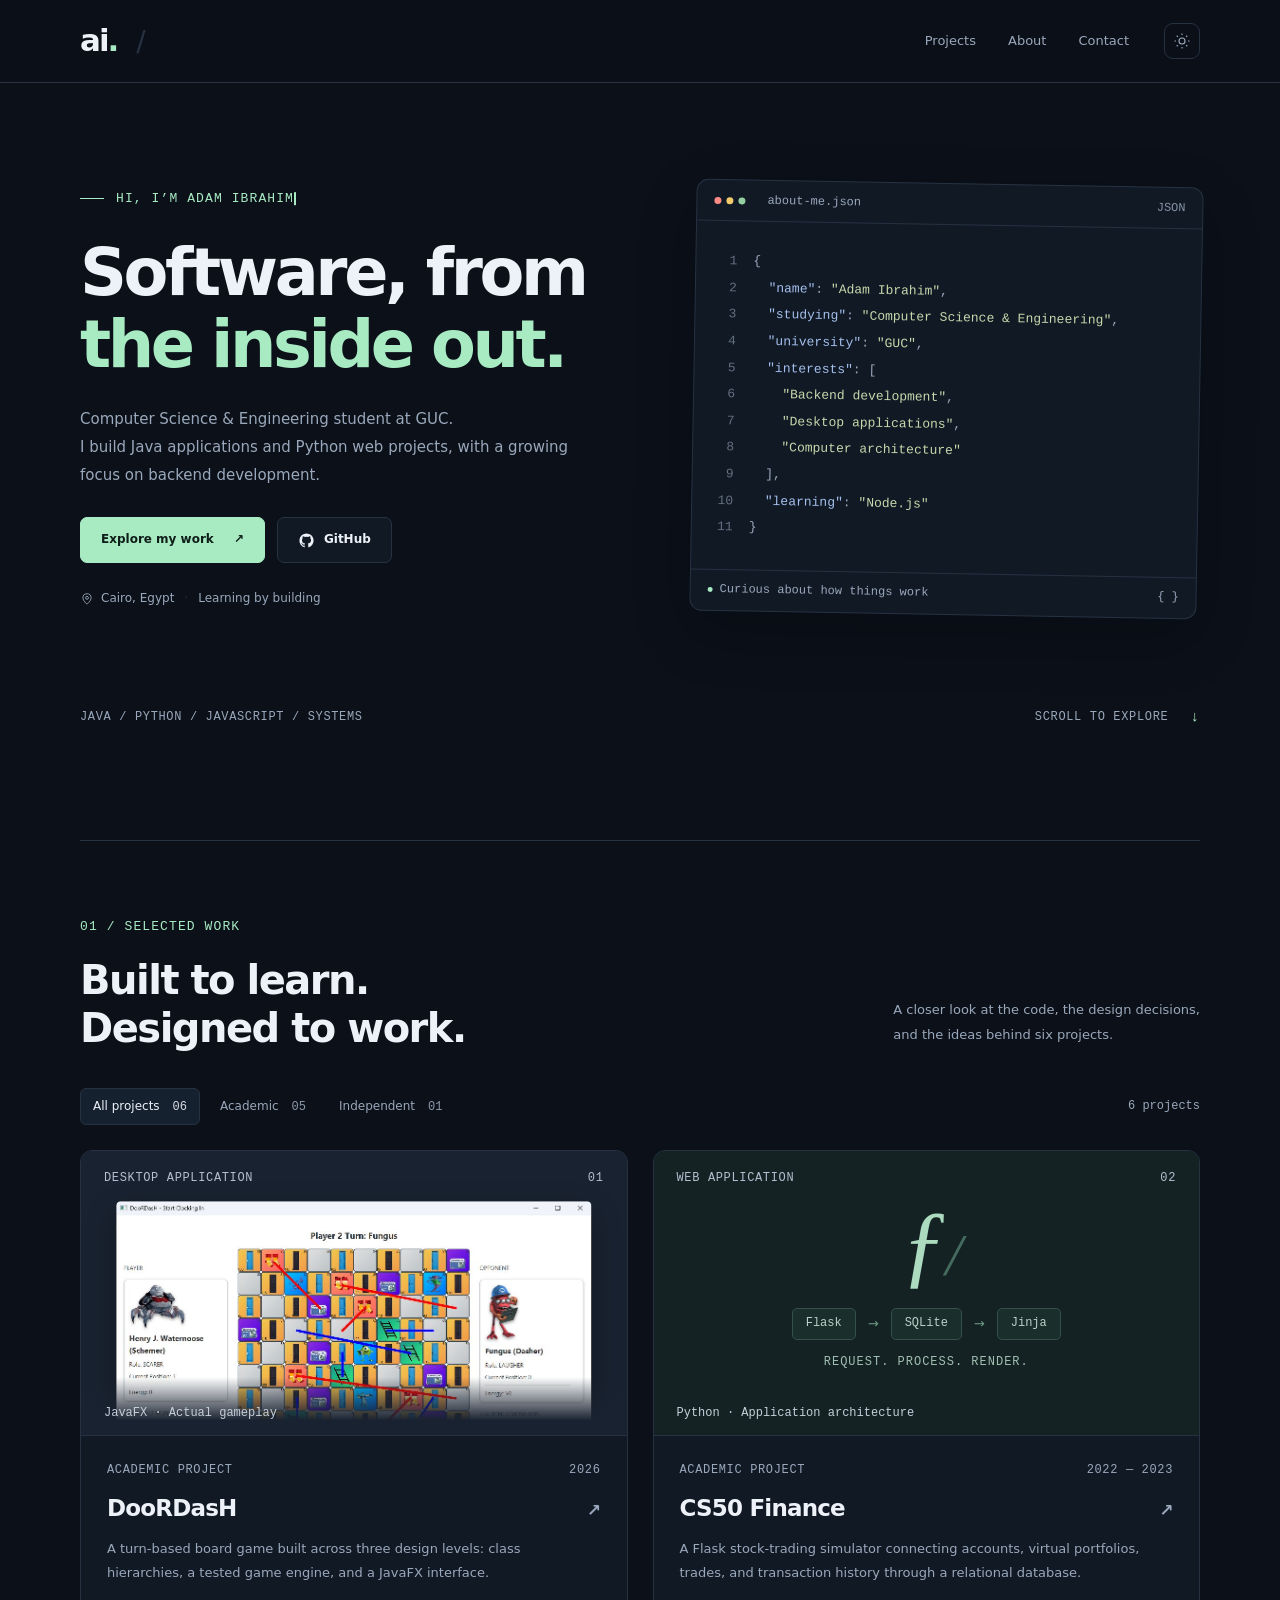
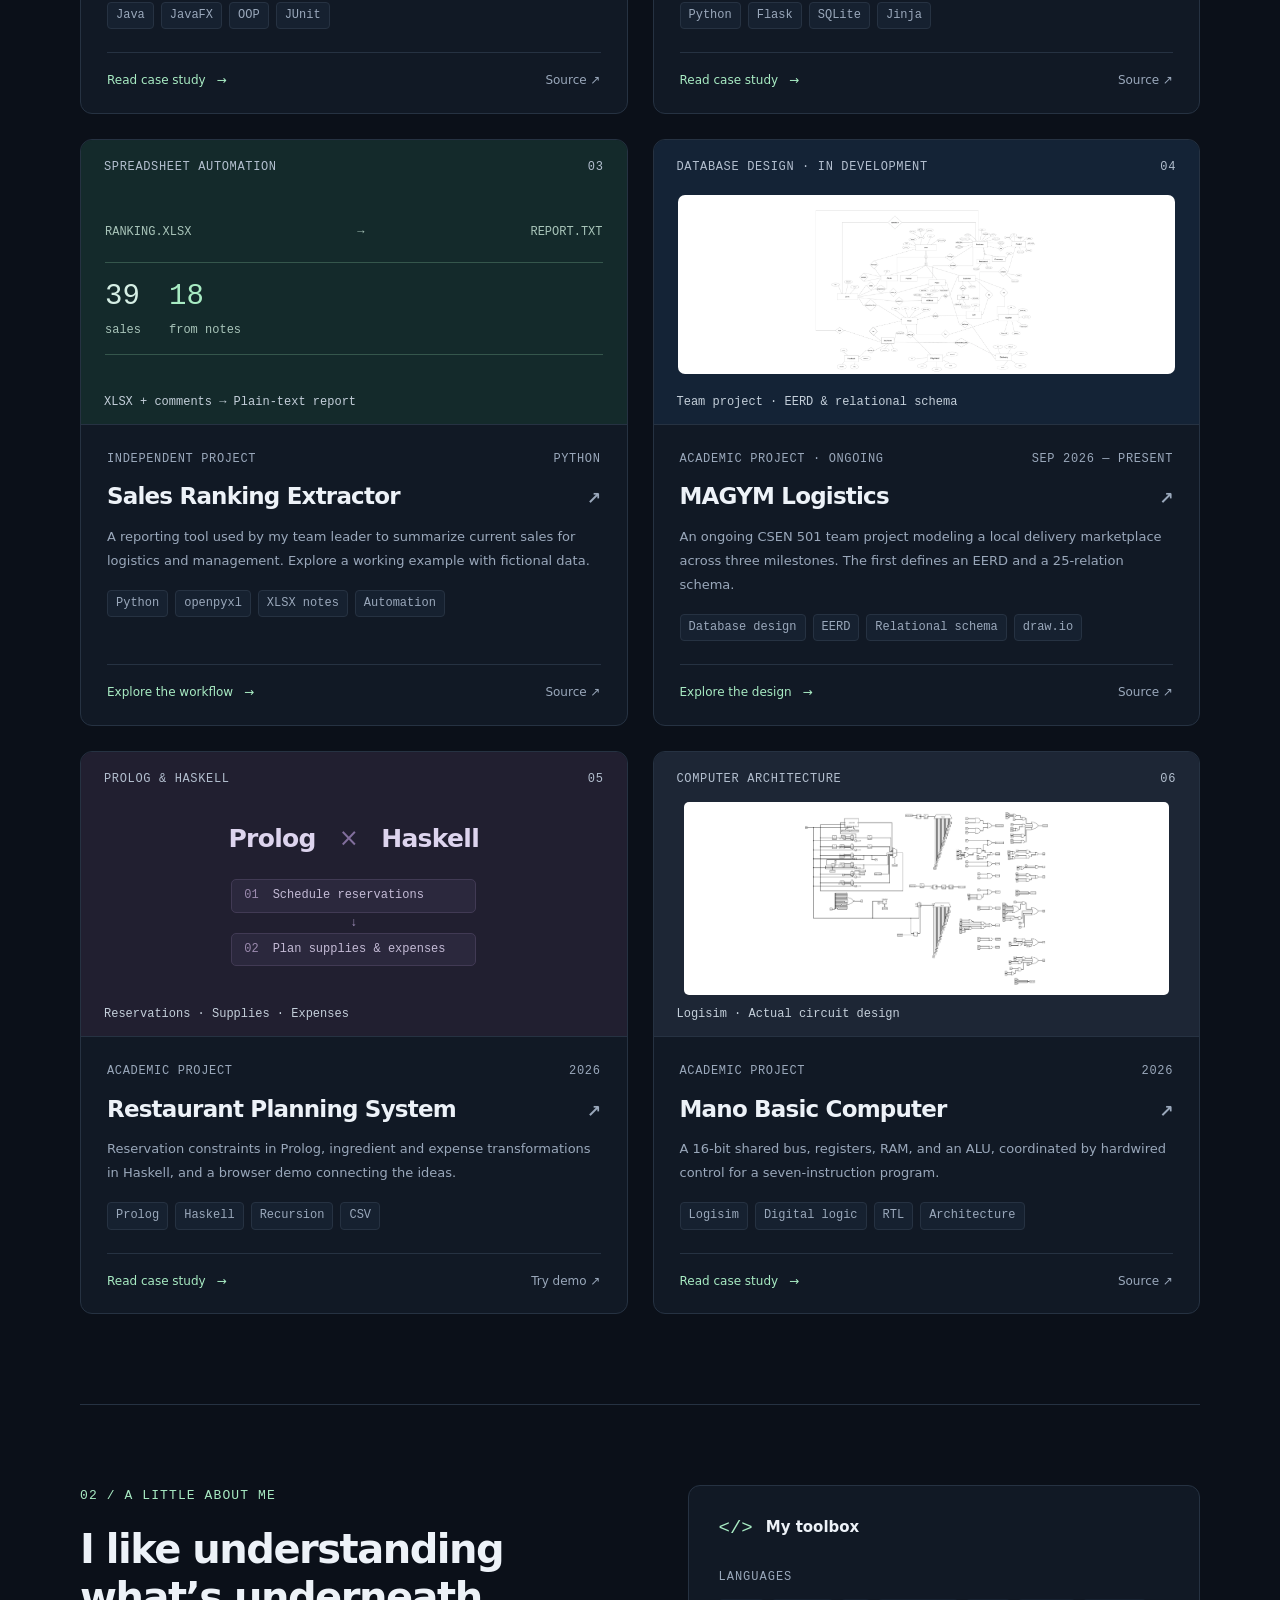
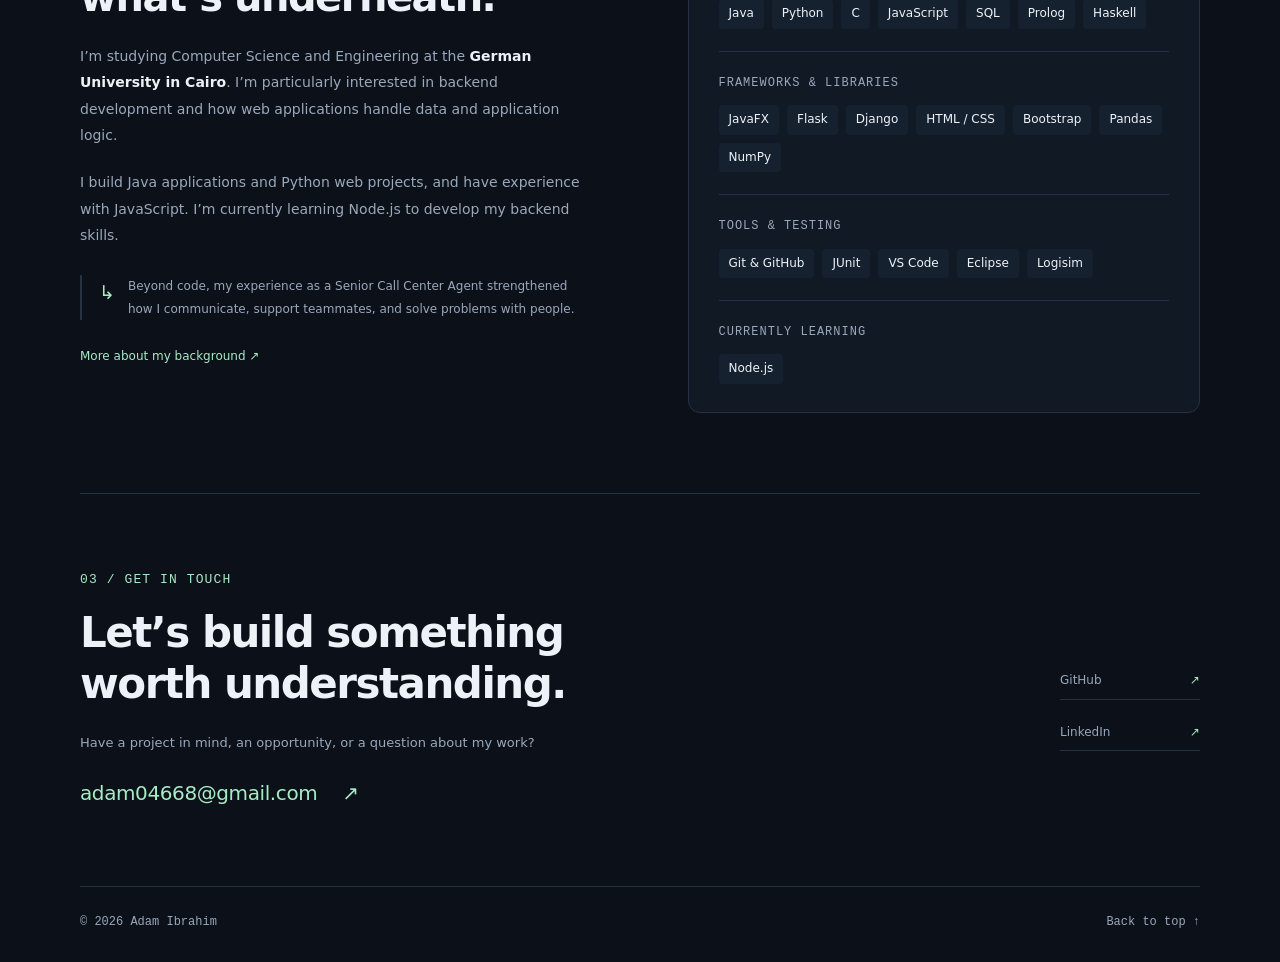
==== index.html @ 502b68b6 "Group projects by academic and independent work with all projects as default" ====
<!doctype html>
<html lang="en" data-theme="dark">
<head>
<meta charset="utf-8"><meta name="viewport" content="width=device-width,initial-scale=1">
<meta name="description" content="Adam Ibrahim — Computer Science and Engineering student at GUC. Explore Java applications, Python web projects, and a growing focus on backend development.">
<meta name="theme-color" content="#0b1019"><title>Adam Ibrahim · Software Developer</title>
<link rel="icon" href="favicon.svg?v=20261023-redesign" type="image/svg+xml"><link rel="stylesheet" href="styles.css?v=20261024-categories"><script src="theme.js?v=20261023-redesign"></script>
</head><body>
<a class="skip" href="#main">Skip to content</a>
<header class="site-header"><div class="header-inner"><a class="brand" href="./" aria-label="Adam Ibrahim, home">ai<span>.</span><span class="brand-slash" aria-hidden="true">/</span></a><nav class="site-nav" aria-label="Main navigation"><a href="#projects">Projects</a><a href="#about">About</a><a href="#contact">Contact</a></nav><button class="theme-toggle" type="button" aria-label="Switch to light theme" title="Switch theme"><svg viewBox="0 0 24 24" fill="none" stroke="currentColor" stroke-width="1.5" aria-hidden="true"><circle cx="12" cy="12" r="4"/><path d="M12 2v2m0 16v2M2 12h2m16 0h2M5 5l1.5 1.5m11 11L19 19M5 19l1.5-1.5m11-11L19 5"/></svg></button></div></header>
<main id="main">
<section class="hero shell" aria-labelledby="hero-title"><div class="hero-copy"><p class="hero-hello"><span class="hello-line" aria-hidden="true"></span><span class="greeting-typewriter"><span class="greeting-text">HI, I’M ADAM IBRAHIM</span></span></p><h1 id="hero-title">Software, from<br><span>the inside out.</span></h1><p class="hero-description">Computer Science &amp; Engineering student at GUC.<br class="desktop-break"> I build Java applications and Python web projects, with a growing focus on backend development.</p><div class="hero-actions"><a class="button primary" href="#projects">Explore my work <span aria-hidden="true">↗</span></a><a class="button secondary" href="https://github.com/doma990"><svg viewBox="0 0 24 24" fill="currentColor" aria-hidden="true"><path d="M12 2a10 10 0 0 0-3.16 19.49c.5.09.68-.22.68-.48v-1.86c-2.78.6-3.37-1.18-3.37-1.18-.45-1.16-1.11-1.47-1.11-1.47-.91-.62.07-.61.07-.61 1 .07 1.53 1.03 1.53 1.03.9 1.53 2.34 1.09 2.91.83.09-.65.35-1.09.64-1.34-2.22-.25-4.56-1.11-4.56-4.94 0-1.09.39-1.99 1.03-2.69-.1-.26-.45-1.27.1-2.65 0 0 .84-.27 2.75 1.03A9.6 9.6 0 0 1 12 6.82a9.6 9.6 0 0 1 2.5.34c1.91-1.3 2.75-1.03 2.75-1.03.55 1.38.2 2.39.1 2.65.64.7 1.03 1.6 1.03 2.69 0 3.84-2.34 4.69-4.57 4.94.36.31.68.92.68 1.86v2.74c0 .27.18.58.69.48A10 10 0 0 0 12 2Z"/></svg>GitHub</a></div><p class="hero-location"><svg viewBox="0 0 24 24" fill="none" stroke="currentColor" stroke-width="1.5" aria-hidden="true"><path d="M19 10c0 5-7 11-7 11S5 15 5 10a7 7 0 1 1 14 0Z"/><circle cx="12" cy="10" r="2.5"/></svg>Cairo, Egypt <span>·</span> Learning by building</p></div>
<div class="profile-editor" aria-label="Developer profile"><div class="editor-toolbar"><div class="window-dots" aria-hidden="true"><i></i><i></i><i></i></div><span>about-me.json</span><span class="editor-language">JSON</span></div><div class="editor-content"><pre><code><span class="code-line"><span class="line-number" aria-hidden="true">1</span><span class="code-text">{</span></span><span class="code-line"><span class="line-number" aria-hidden="true">2</span><span class="code-text">  <span class="code-key">"name"</span>: <span class="code-string">"Adam Ibrahim"</span>,</span></span><span class="code-line"><span class="line-number" aria-hidden="true">3</span><span class="code-text">  <span class="code-key">"studying"</span>: <span class="code-string">"Computer Science &amp; Engineering"</span>,</span></span><span class="code-line"><span class="line-number" aria-hidden="true">4</span><span class="code-text">  <span class="code-key">"university"</span>: <span class="code-string">"GUC"</span>,</span></span><span class="code-line"><span class="line-number" aria-hidden="true">5</span><span class="code-text">  <span class="code-key">"interests"</span>: [</span></span><span class="code-line"><span class="line-number" aria-hidden="true">6</span><span class="code-text">    <span class="code-string">"Backend development"</span>,</span></span><span class="code-line"><span class="line-number" aria-hidden="true">7</span><span class="code-text">    <span class="code-string">"Desktop applications"</span>,</span></span><span class="code-line"><span class="line-number" aria-hidden="true">8</span><span class="code-text">    <span class="code-string">"Computer architecture"</span></span></span><span class="code-line"><span class="line-number" aria-hidden="true">9</span><span class="code-text">  ],</span></span><span class="code-line"><span class="line-number" aria-hidden="true">10</span><span class="code-text">  <span class="code-key">"learning"</span>: <span class="code-string">"Node.js"</span></span></span><span class="code-line"><span class="line-number" aria-hidden="true">11</span><span class="code-text">}</span></span></code></pre></div><div class="editor-status"><span><span class="status-dot" aria-hidden="true"></span>Curious about how things work</span><span aria-hidden="true">{ }</span></div></div>
<div class="hero-bottom"><span>JAVA / PYTHON / JAVASCRIPT / SYSTEMS</span><a href="#projects">SCROLL TO EXPLORE <span aria-hidden="true">↓</span></a></div></section>
<section class="projects-section shell" id="projects" aria-labelledby="projects-title"><div class="section-heading"><div><p class="eyebrow">01 / SELECTED WORK</p><h2 id="projects-title">Built to learn.<br>Designed to work.</h2></div><p class="section-description">A closer look at the code, the design decisions,<br class="desktop-break"> and the ideas behind six projects.</p></div><span class="hash-anchor" id="academic-projects"></span><span class="hash-anchor" id="independent-projects"></span><span class="hash-anchor" id="large-projects"></span><span class="hash-anchor" id="small-projects"></span><div class="project-toolbar"><div class="project-filters" role="group" aria-label="Filter projects"><button type="button" class="filter-button active" data-filter="all" aria-pressed="true">All projects <span>06</span></button><button type="button" class="filter-button" data-filter="academic" aria-pressed="false">Academic <span>05</span></button><button type="button" class="filter-button" data-filter="independent" aria-pressed="false">Independent <span>01</span></button></div><span class="project-count" role="status" aria-live="polite">6 projects</span></div>
<div class="project-grid">
<article class="project-card" data-category="academic"><a class="project-visual game-visual" href="projects/doordash/" aria-label="Explore DooRDasH"><div class="visual-topline"><span>DESKTOP APPLICATION</span><span>01</span></div><img src="assets/doordash-gameplay.png" width="1003" height="709" alt="DooRDasH JavaFX game with its board, characters, dice controls, and action log." loading="lazy"><span class="image-label">JavaFX · Actual gameplay</span></a><div class="project-card-body"><div class="card-kicker"><span>ACADEMIC PROJECT</span><span>2026</span></div><h3><a href="projects/doordash/">DooRDasH</a><span aria-hidden="true">↗</span></h3><p>A turn-based board game built across three design levels: class hierarchies, a tested game engine, and a JavaFX interface.</p><ul class="tags" aria-label="DooRDasH technologies"><li>Java</li><li>JavaFX</li><li>OOP</li><li>JUnit</li></ul><div class="card-links"><a href="projects/doordash/">Read case study <span aria-hidden="true">→</span></a><a href="https://github.com/doma990/doordash-board-game">Source ↗</a></div></div></article>
<article class="project-card" data-category="academic"><a class="project-visual finance-visual" href="projects/cs50-finance/" aria-label="Explore CS50 Finance"><div class="visual-topline"><span>WEB APPLICATION</span><span>02</span></div><div class="finance-art" aria-hidden="true"><div class="finance-symbol">ƒ<span>/</span></div><div class="architecture-flow"><span>Flask</span><i>→</i><span>SQLite</span><i>→</i><span>Jinja</span></div><div class="finance-caption">REQUEST. PROCESS. RENDER.</div></div><span class="image-label">Python · Application architecture</span></a><div class="project-card-body"><div class="card-kicker"><span>ACADEMIC PROJECT</span><span>2022 — 2023</span></div><h3><a href="projects/cs50-finance/">CS50 Finance</a><span aria-hidden="true">↗</span></h3><p>A Flask stock-trading simulator connecting accounts, virtual portfolios, trades, and transaction history through a relational database.</p><ul class="tags" aria-label="Finance technologies"><li>Python</li><li>Flask</li><li>SQLite</li><li>Jinja</li></ul><div class="card-links"><a href="projects/cs50-finance/">Read case study <span aria-hidden="true">→</span></a><a href="https://github.com/doma990/cs50-finance">Source ↗</a></div></div></article>
<article class="project-card" data-category="independent"><a class="project-visual" style="background:#142a2b" href="projects/sales-ranking-extractor/" aria-label="Explore Sales Ranking Extractor"><div class="visual-topline"><span>SPREADSHEET AUTOMATION</span><span>03</span></div><div style="position:absolute;inset:65px 24px 51px;display:flex;flex-direction:column;justify-content:center;gap:18px;font-family:var(--mono);color:#d5eee4"><div style="display:flex;align-items:center;justify-content:space-between;gap:10px;font-size:12px;color:#a8c4b9"><span>RANKING.XLSX</span><span aria-hidden="true">→</span><span>REPORT.TXT</span></div><div style="display:flex;gap:28px;padding:17px 0;border-top:1px solid #35564c;border-bottom:1px solid #35564c"><span style="font-size:29px;line-height:1.2;color:#d5eee4">39<span style="display:block;font-size:12px;margin-top:8px;color:#a8c4b9">sales</span></span><span style="font-size:29px;line-height:1.2;color:#a8ebc3">18<span style="display:block;font-size:12px;margin-top:8px;color:#a8c4b9">from notes</span></span></div></div><span class="image-label">XLSX + comments → Plain-text report</span></a><div class="project-card-body"><div class="card-kicker"><span>INDEPENDENT PROJECT</span><span>PYTHON</span></div><h3><a href="projects/sales-ranking-extractor/">Sales Ranking Extractor</a><span aria-hidden="true">↗</span></h3><p>A reporting tool used by my team leader to summarize current sales for logistics and management. Explore a working example with fictional data.</p><ul class="tags" aria-label="Sales Ranking Extractor technologies"><li>Python</li><li>openpyxl</li><li>XLSX notes</li><li>Automation</li></ul><div class="card-links"><a href="projects/sales-ranking-extractor/">Explore the workflow <span aria-hidden="true">→</span></a><a href="https://github.com/doma990/sales-ranking-extractor">Source ↗</a></div></div></article>
<article class="project-card" data-category="academic"><a class="project-visual" style="background:#142336" href="projects/magym-logistics/" aria-label="Explore MAGYM Logistics"><div class="visual-topline"><span>DATABASE DESIGN · IN DEVELOPMENT</span><span>04</span></div><img src="projects/magym-logistics/images/eerd-preview.webp" width="1500" height="1209" alt="Overview of the MAGYM Logistics EER diagram for users, businesses, orders, and delivery." loading="lazy" style="position:absolute;inset:55px 24px auto;width:calc(100% - 48px);height:calc(100% - 105px);object-fit:contain;object-position:center;background:white;border-radius:7px"><span class="image-label">Team project · EERD &amp; relational schema</span></a><div class="project-card-body"><div class="card-kicker"><span>ACADEMIC PROJECT · ONGOING</span><span>SEP 2026 — PRESENT</span></div><h3><a href="projects/magym-logistics/">MAGYM Logistics</a><span aria-hidden="true">↗</span></h3><p>An ongoing CSEN 501 team project modeling a local delivery marketplace across three milestones. The first defines an EERD and a 25-relation schema.</p><ul class="tags" aria-label="MAGYM Logistics topics"><li>Database design</li><li>EERD</li><li>Relational schema</li><li>draw.io</li></ul><div class="card-links"><a href="projects/magym-logistics/">Explore the design <span aria-hidden="true">→</span></a><a href="https://github.com/doma990/magym-logistics">Source ↗</a></div></div></article>
<article class="project-card" data-category="academic"><a class="project-visual restaurant-visual" href="projects/restaurant-planner/" aria-label="Explore Restaurant Planning System"><div class="visual-topline"><span>PROLOG &amp; HASKELL</span><span>05</span></div><div class="restaurant-art" aria-hidden="true"><div class="language-pair"><span>Prolog</span><b>×</b><span>Haskell</span></div><div class="planner-flow"><div><span>01</span>Schedule reservations</div><i>↓</i><div><span>02</span>Plan supplies &amp; expenses</div></div></div><span class="image-label">Reservations · Supplies · Expenses</span></a><div class="project-card-body"><div class="card-kicker"><span>ACADEMIC PROJECT</span><span>2026</span></div><h3><a href="projects/restaurant-planner/">Restaurant Planning System</a><span aria-hidden="true">↗</span></h3><p>Reservation constraints in Prolog, ingredient and expense transformations in Haskell, and a browser demo connecting the ideas.</p><ul class="tags" aria-label="Restaurant planner technologies"><li>Prolog</li><li>Haskell</li><li>Recursion</li><li>CSV</li></ul><div class="card-links"><a href="projects/restaurant-planner/">Read case study <span aria-hidden="true">→</span></a><a href="projects/restaurant-planner/demo/">Try demo ↗</a></div></div></article>
<article class="project-card" data-category="academic"><a class="project-visual computer-visual" href="projects/mano-basic-computer/" aria-label="Explore Mano Basic Computer"><div class="visual-topline"><span>COMPUTER ARCHITECTURE</span><span>06</span></div><div class="circuit-window"><img src="projects/mano-basic-computer/images/main.png" width="2423" height="1722" alt="The actual Logisim design with a shared bus, registers, RAM, ALU, and control gates." loading="lazy"></div><span class="image-label">Logisim · Actual circuit design</span></a><div class="project-card-body"><div class="card-kicker"><span>ACADEMIC PROJECT</span><span>2026</span></div><h3><a href="projects/mano-basic-computer/">Mano Basic Computer</a><span aria-hidden="true">↗</span></h3><p>A 16-bit shared bus, registers, RAM, and an ALU, coordinated by hardwired control for a seven-instruction program.</p><ul class="tags" aria-label="Computer technologies"><li>Logisim</li><li>Digital logic</li><li>RTL</li><li>Architecture</li></ul><div class="card-links"><a href="projects/mano-basic-computer/">Read case study <span aria-hidden="true">→</span></a><a href="https://github.com/doma990/mano-basic-computer">Source ↗</a></div></div></article>
</div></section>
<section class="about-section shell" id="about" aria-labelledby="about-title"><div class="about-copy"><p class="eyebrow">02 / A LITTLE ABOUT ME</p><h2 id="about-title">I like understanding<br>what’s underneath.</h2><p>I’m studying Computer Science and Engineering at the <strong>German University in Cairo</strong>. I’m particularly interested in backend development and how web applications handle data and application logic.</p><p>I build Java applications and Python web projects, and have experience with JavaScript. I’m currently learning Node.js to develop my backend skills.</p><div class="experience-note"><span class="note-symbol" aria-hidden="true">↳</span><p>Beyond code, my experience as a Senior Call Center Agent strengthened how I communicate, support teammates, and solve problems with people.</p></div><a class="text-link" href="https://www.linkedin.com/in/adam-ahmed-25194b29a">More about my background ↗</a></div><div class="toolbox" id="skills"><p class="toolbox-title"><span aria-hidden="true">&lt;/&gt;</span> My toolbox</p><div class="toolbox-group"><h3>Languages</h3><div class="tool-pills"><span>Java</span><span>Python</span><span>C</span><span>JavaScript</span><span>SQL</span><span>Prolog</span><span>Haskell</span></div></div><div class="toolbox-group"><h3>Frameworks &amp; libraries</h3><div class="tool-pills"><span>JavaFX</span><span>Flask</span><span>Django</span><span>HTML / CSS</span><span>Bootstrap</span><span>Pandas</span><span>NumPy</span></div></div><div class="toolbox-group"><h3>Tools &amp; testing</h3><div class="tool-pills"><span>Git &amp; GitHub</span><span>JUnit</span><span>VS Code</span><span>Eclipse</span><span>Logisim</span></div></div><div class="toolbox-group"><h3>Currently learning</h3><div class="tool-pills"><span>Node.js</span></div></div></div></section>
<section class="contact-section shell" id="contact" aria-labelledby="contact-title"><div><p class="eyebrow">03 / GET IN TOUCH</p><h2 id="contact-title">Let’s build something<br>worth understanding.</h2><p>Have a project in mind, an opportunity, or a question about my work?</p><a class="contact-email" href="mailto:adam04668@gmail.com">adam04668@gmail.com <span aria-hidden="true">↗</span></a></div><div class="contact-links"><a href="https://github.com/doma990">GitHub <span aria-hidden="true">↗</span></a><a href="https://www.linkedin.com/in/adam-ahmed-25194b29a">LinkedIn <span aria-hidden="true">↗</span></a></div></section>
</main><footer class="site-footer shell"><span>© <span id="year">2026</span> Adam Ibrahim</span><a href="#main">Back to top ↑</a></footer><script src="script.js?v=20261024-categories"></script></body></html>
---- styles.css ----
:root{color-scheme:dark;--bg:#0b1019;--surface:#111925;--surface2:#162130;--ink:#edf2f8;--muted:#9aa8bb;--line:#263242;--accent:#a8ebc3;--accent-ink:#101e19;--soft:#17281f;--mono:Consolas,'SFMono-Regular',monospace;--shadow:0 20px 60px #0003;--header:#0b1019ed}
:root[data-theme=light]{color-scheme:light;--bg:#f6f8fb;--surface:#fff;--surface2:#edf1f6;--ink:#172336;--muted:#526277;--line:#dbe2ea;--accent:#1d6748;--accent-ink:#fff;--soft:#e7f2eb;--shadow:0 16px 45px #17233609;--header:#f6f8fbed}
*{box-sizing:border-box}html{scroll-behavior:smooth;scroll-padding-top:108px}body{margin:0;background:var(--bg);color:var(--ink);font:15px/1.8 Inter,ui-sans-serif,system-ui,-apple-system,'Segoe UI',sans-serif;-webkit-font-smoothing:antialiased}button,a{-webkit-tap-highlight-color:transparent}button{font:inherit;cursor:pointer}a{color:inherit;text-decoration:none}a,button{touch-action:manipulation}a:hover{color:var(--accent)}a:focus-visible,button:focus-visible,[tabindex]:focus-visible{outline:2px solid var(--accent);outline-offset:5px}button:disabled{cursor:default}h1,h2,h3,h4,p,pre{margin-top:0}p{margin-bottom:20px}h1,h2,h3,h4{line-height:1.2}h2{font-size:40px;letter-spacing:-1.5px;font-weight:650;margin-bottom:22px}h3{font-weight:600}strong{font-weight:600;color:var(--ink)}::selection{background:#a8ebc340}.shell{width:min(1120px,calc(100% - 80px));margin-inline:auto}.skip{position:fixed;top:-100px;left:20px;background:var(--accent);color:var(--accent-ink);padding:8px 16px;z-index:100}.skip:focus{top:12px}[hidden]{display:none!important}
.site-header{position:sticky;top:0;z-index:20;background:var(--header);backdrop-filter:blur(14px);border-bottom:1px solid var(--line)}.header-inner{width:min(1120px,calc(100% - 80px));min-height:82px;margin:auto;display:flex;align-items:center;gap:35px}.brand{font:750 31px/1.2 ui-sans-serif,system-ui,sans-serif;letter-spacing:-2px;margin-right:auto}.brand>span:first-child{color:var(--accent)}.brand-slash{color:var(--line);font:300 28px/1 system-ui;margin-left:19px;letter-spacing:0}.site-nav{display:flex;gap:32px;font-size:13px;font-weight:500;color:var(--muted)}.site-nav a:hover{color:var(--ink)}.theme-toggle{width:36px;height:36px;border:1px solid var(--line);border-radius:9px;color:var(--muted);background:transparent;display:grid;place-items:center}.theme-toggle:hover{background:var(--surface2);color:var(--accent)}.theme-toggle svg{width:18px;height:18px}
.hero{position:relative;display:grid;grid-template-columns:1.08fr 1fr;gap:65px;align-items:center;padding-top:100px;padding-bottom:110px}.hero-hello{display:flex;align-items:center;gap:12px;color:var(--accent);font:12px/1.5 var(--mono);letter-spacing:1.6px;margin-bottom:28px}.hello-line{width:24px;height:1px;background:var(--accent)}.hero h1{font-size:clamp(48px,5.1vw,67px);font-weight:650;line-height:1.1;letter-spacing:-3.4px;margin-bottom:25px;white-space:nowrap}.hero h1>span{color:var(--accent)}.hero-description{font-size:15px;line-height:1.85;color:var(--muted);max-width:490px;margin-bottom:28px}.hero-actions{display:flex;gap:12px;flex-wrap:wrap}.button{display:inline-flex;align-items:center;justify-content:center;gap:20px;border-radius:7px;min-height:46px;padding:10px 20px;font-size:12px;font-weight:650;transition:transform .2s,border-color .2s}.button:hover{transform:translateY(-2px)}.button.primary{background:var(--accent);border:1px solid var(--accent);color:var(--accent-ink)}.button.secondary{border:1px solid var(--line);background:var(--surface);color:var(--ink);gap:9px}.button.secondary:hover{border-color:var(--muted)}.button svg{width:17px;height:17px}.hero-location{margin-top:25px;margin-bottom:0;display:flex;align-items:center;gap:7px;font-size:12px;color:var(--muted)}.hero-location>span{padding:0 3px;color:var(--line)}.hero-location svg{width:14px;height:14px}.profile-editor{border:1px solid var(--line);border-radius:12px;background:var(--surface);box-shadow:var(--shadow);transform:rotate(1deg)}.editor-toolbar{display:flex;align-items:center;gap:14px;border-bottom:1px solid var(--line);padding:13px 17px;color:var(--muted);font:12px var(--mono)}.window-dots{display:flex;gap:5px;margin-right:8px}.window-dots i{height:7px;width:7px;border-radius:50%;background:#fb8b84}.window-dots i:nth-child(2){background:#f1cb6b}.window-dots i:nth-child(3){background:#94cfa2}.editor-language{margin-left:auto;opacity:.85;font-size:12px}.editor-content{display:flex;gap:18px;padding:27px 21px 28px;overflow-x:auto;font:12px/2.05 var(--mono)}.editor-content ol{list-style:none;padding:0;margin:0;opacity:.6;text-align:right;user-select:none}.editor-content pre{margin:0;font:inherit;color:var(--muted)}.code-key{color:#a5bfed}.code-string{color:#c4d9ac}:root[data-theme=light] .code-key{color:#325b9b}:root[data-theme=light] .code-string{color:#447146}.editor-status{padding:10px 17px;border-top:1px solid var(--line);display:flex;justify-content:space-between;align-items:center;font:12px var(--mono);color:var(--muted)}.status-dot{display:inline-block;width:5px;height:5px;border-radius:50%;background:var(--accent);margin-right:7px}.hero-bottom{grid-column:1/-1;display:flex;justify-content:space-between;align-items:center;color:var(--muted);font:12px var(--mono);letter-spacing:1px;margin-top:25px}.hero-bottom>a{display:flex;gap:22px;align-items:center}.hero-bottom>a span{color:var(--accent);font-size:15px}
.projects-section{border-top:1px solid var(--line);padding-top:75px;padding-bottom:90px}.eyebrow{font:12px/1.6 var(--mono);letter-spacing:1.7px;color:var(--accent);margin-bottom:18px}.section-heading{display:flex;justify-content:space-between;align-items:flex-end;gap:35px}.section-heading h2{margin-bottom:0}.section-description{font-size:13px;color:var(--muted);line-height:1.9;margin-bottom:4px}.project-toolbar{display:flex;justify-content:space-between;align-items:center;margin:36px 0 25px;gap:20px}.project-filters{display:flex;gap:7px}.filter-button{border:1px solid transparent;color:var(--muted);border-radius:6px;background:transparent;font-size:12px;padding:7px 12px;display:flex;align-items:center;gap:13px;white-space:nowrap}.filter-button span{font:12px var(--mono);opacity:.65}.filter-button.active{background:var(--surface2);border-color:var(--line);color:var(--ink)}.filter-button:hover{color:var(--ink)}.project-count{font:12px var(--mono);color:var(--muted)}.project-grid{display:grid;grid-template-columns:repeat(2,minmax(0,1fr));gap:25px}.project-card{border:1px solid var(--line);border-radius:12px;overflow:hidden;background:var(--surface);transition:border-color .25s,transform .25s;display:flex;flex-direction:column}.project-card:hover{border-color:#698479;transform:translateY(-3px)}.project-visual{display:block;height:285px;background:var(--surface2);position:relative;overflow:hidden;border-bottom:1px solid var(--line)}.visual-topline{position:absolute;left:23px;right:23px;top:18px;display:flex;justify-content:space-between;font:12px/1.5 var(--mono);letter-spacing:1.2px;z-index:2;color:#b3bfcf}.image-label{position:absolute;bottom:15px;left:23px;font:12px var(--mono);color:#c4cfda;z-index:2}.game-visual{background:#192230}.game-visual>img{position:absolute;top:50px;width:calc(100% - 70px);height:auto;left:35px;border-radius:5px;box-shadow:0 12px 30px #0004;transition:transform .4s;transform-origin:center top}.game-visual:hover>img{transform:translateY(-3px)}.game-visual:after{content:'';position:absolute;bottom:0;left:0;right:0;height:58px;background:linear-gradient(transparent,#192230 75%)}.finance-visual{background:#142224}.finance-art{height:100%;display:flex;flex-direction:column;align-items:center;padding:45px 20px 35px}.finance-symbol{font-family:Georgia,serif;font-style:italic;font-size:94px;line-height:1;color:#acdbbf;letter-spacing:-10px}.finance-symbol>span{font-size:60px;color:#456b5f;margin-left:8px}.architecture-flow{display:flex;align-items:center;gap:12px;margin-top:18px}.architecture-flow>span{border:1px solid #35504a;background:#1a2e2c;border-radius:5px;padding:4px 13px;font:12px/1.8 var(--mono);color:#b8d3c7}.architecture-flow i{font-style:normal;color:#6e9b85;font-size:13px}.finance-caption{font:12px var(--mono);letter-spacing:2px;margin-top:15px;color:#769889}.restaurant-visual{background:#211f30}.restaurant-art{padding:64px 20px 25px;display:flex;align-items:center;flex-direction:column}.language-pair{display:flex;align-items:center;gap:23px;font-size:25px;letter-spacing:-.7px;font-weight:550;color:#ddd4ee}.language-pair b{font-weight:300;color:#826f9d;font-size:24px}.planner-flow{font:12px/1.8 var(--mono);margin-top:18px;color:#c4bbd6;display:flex;flex-direction:column;align-items:center;gap:1px}.planner-flow>div{background:#2b283d;border:1px solid #413a54;border-radius:5px;min-width:245px;padding:5px 12px}.planner-flow span{color:#9b8aae;margin-right:14px}.planner-flow i{font-style:normal;color:#a593c0;line-height:1.5}.computer-visual{background:#1d2635}.circuit-window{position:absolute;left:30px;right:30px;top:50px;bottom:41px;background:#fff;overflow:hidden;border-radius:5px;padding:10px}.circuit-window>img{width:100%;height:100%;object-fit:contain;display:block}.project-card-body{padding:25px 26px 21px;flex:1;display:flex;flex-direction:column}.card-kicker{display:flex;justify-content:space-between;gap:12px;font:12px/1.5 var(--mono);color:var(--muted);letter-spacing:1px;margin-bottom:14px}.project-card h3{font-size:23px;letter-spacing:-.8px;display:flex;align-items:baseline;justify-content:space-between;gap:15px;margin-bottom:14px}.project-card h3>span{font-size:17px;color:var(--muted)}.project-card p{color:var(--muted);font-size:13px;line-height:1.85;margin-bottom:17px}.tags{display:flex;flex-wrap:wrap;gap:7px;list-style:none;margin:0 0 23px;padding:0;font:12px/1.6 var(--mono);color:var(--muted)}.tags li{border:1px solid var(--line);border-radius:4px;padding:3px 8px;background:var(--surface2)}.card-links{display:flex;justify-content:space-between;gap:15px;font-size:12px;margin-top:auto;border-top:1px solid var(--line);padding-top:17px}.card-links a:first-child{color:var(--accent)}.card-links a:last-child{color:var(--muted)}.card-links span{margin-left:7px}.hash-anchor{display:block;position:relative;top:-30px}
.about-section{display:grid;grid-template-columns:1fr 1fr;gap:95px;padding-block:80px;border-top:1px solid var(--line)}.about-copy>p:not(.eyebrow){font-size:14px;color:var(--muted);line-height:1.9}.experience-note{display:flex;gap:13px;margin:26px 0 22px;border-left:2px solid var(--line);padding-left:17px}.experience-note p{font-size:12px;line-height:1.9;color:var(--muted);margin:0}.note-symbol{color:var(--accent);font-size:19px}.text-link{font-size:12px;color:var(--accent)}.toolbox{background:var(--surface);border:1px solid var(--line);border-radius:12px;padding:28px 30px;align-self:center}.toolbox-title{font-size:15px;font-weight:600;display:flex;align-items:center;gap:13px;margin-bottom:27px}.toolbox-title>span{font:19px var(--mono);color:var(--accent)}.toolbox-group+.toolbox-group{padding-top:22px;margin-top:22px;border-top:1px solid var(--line)}.toolbox-group h3{font:12px/1.6 var(--mono);letter-spacing:1px;text-transform:uppercase;color:var(--muted);margin-bottom:12px}.tool-pills{display:flex;flex-wrap:wrap;gap:8px}.tool-pills>span{font-size:12px;padding:4px 10px;border-radius:4px;background:var(--surface2);color:var(--ink)}.contact-section{border-top:1px solid var(--line);display:flex;align-items:center;justify-content:space-between;gap:50px;padding-block:75px}.contact-section h2{font-size:42px}.contact-section p:not(.eyebrow){font-size:13px;color:var(--muted)}.contact-email{font-size:20px;letter-spacing:-.4px;color:var(--accent);display:inline-flex;gap:25px;align-items:center}.contact-links{display:flex;flex-direction:column;gap:15px;min-width:140px;padding-top:35px}.contact-links>a{display:flex;justify-content:space-between;border-bottom:1px solid var(--line);padding:7px 0;font-size:12px;color:var(--muted)}.contact-links span{color:var(--accent)}.site-footer{display:flex;justify-content:space-between;gap:20px;max-width:1120px;margin:0 auto;border-top:1px solid var(--line);padding-block:25px 30px;color:var(--muted);font:12px/1.6 var(--mono)}
/* Case studies share the same visual language. */
.documentation-layout{width:min(1120px,calc(100% - 80px));margin:62px auto 0;display:grid;grid-template-columns:205px minmax(0,1fr);gap:65px}.project-sidebar{align-self:start;position:sticky;top:118px;font-size:12px}.sidebar-back{display:block;font:12px var(--mono);color:var(--muted);margin-bottom:30px}.sidebar-title{font-size:23px;font-weight:600;letter-spacing:-.6px;line-height:1.3;margin-bottom:9px}.meta{font:12px/1.7 var(--mono);letter-spacing:.5px;color:var(--muted)}.project-sidebar>.meta{font-size:12px;margin-bottom:25px}.project-sidebar nav{display:flex;flex-direction:column;gap:2px;border-left:1px solid var(--line);padding-left:16px}.project-sidebar nav a{font-size:12px;line-height:1.7;color:var(--muted);padding:8px 0}.project-sidebar nav a:hover,.project-sidebar nav a.section-active{color:var(--accent)}.sidebar-source{display:block;margin-top:25px;font-size:12px;color:var(--accent)}.case-study{min-width:0}.case-study>section{padding:37px 0;border-top:1px solid var(--line)}.case-study>.case-intro{padding:0 0 36px;border:0}.case-intro h1{font-size:60px;line-height:1.06;letter-spacing:-2.5px;font-weight:650;margin-bottom:22px}.case-intro h1>span{color:var(--accent)}.case-intro .lead{font-size:22px;line-height:1.5;letter-spacing:-.5px;color:var(--ink);margin-bottom:16px}.case-study .summary,.case-study>section>p:not(.eyebrow):not(.lead){color:var(--muted);font-size:14px;line-height:1.95}.case-intro .tags{margin-top:25px;margin-bottom:25px}.intro-links{display:flex;flex-wrap:wrap;gap:14px 25px;font-size:12px}.link{font-size:12px;color:var(--accent)}.game-preview{margin:0 0 36px}.game-preview img{display:block;width:100%;height:auto;border:1px solid var(--line);border-radius:10px}.game-preview figcaption{color:var(--muted);font-size:12px;line-height:1.8;margin-top:12px}.game-preview figcaption a{color:var(--accent)}.case-study h2{font-size:31px;letter-spacing:-1px;margin-bottom:20px}.case-study h3{font-size:20px;letter-spacing:-.5px;margin-bottom:15px}.case-study .eyebrow{margin-bottom:12px;font-size:12px}.case-study code{font:12px/1.7 var(--mono);background:var(--surface2);border:1px solid var(--line);border-radius:4px;padding:2px 5px;color:var(--ink)}.project-facts,.responsibilities{padding:10px 20px;margin:25px 0 0;background:var(--surface);border:1px solid var(--line);border-radius:9px}.project-facts>div,.responsibilities>div{display:grid;grid-template-columns:115px minmax(0,1fr);gap:15px;padding:11px 0;font-size:12px}.project-facts>div+div,.responsibilities>div+div{border-top:1px solid var(--line)}.project-facts dt,.responsibilities dt{font-weight:600}.project-facts dd,.responsibilities dd{margin:0;color:var(--muted)}.class-model{display:grid;grid-template-columns:repeat(3,minmax(0,1fr));gap:12px;margin:26px 0}.class-model>div{padding:19px 17px;border:1px solid var(--line);border-radius:9px;background:var(--surface)}.class-model h3{font:600 12px/1.7 var(--mono);letter-spacing:0;margin-bottom:8px}.class-model .meta{font-size:12px;margin-bottom:16px;letter-spacing:.3px}.class-model p:not(.meta){color:var(--muted);font-size:12px;line-height:1.85;margin-bottom:0}.class-model ul{padding:0 0 0 10px;margin:0;list-style:none;border-left:1px solid #51776a;font:12px/2.2 var(--mono);color:var(--muted);overflow-wrap:anywhere}.class-model ul ul{font-size:12px;margin-left:3px}.feature-list{padding-left:20px;color:var(--muted);font-size:14px;line-height:1.95}.feature-list li{padding-bottom:8px}.resource-links{margin:25px 0}.resource-links>a{display:flex;align-items:center;justify-content:space-between;gap:20px;border:1px solid var(--line);background:var(--surface);border-radius:8px;padding:18px 20px;margin-bottom:10px;transition:border-color .2s}.resource-links>a:hover{border-color:var(--accent)}.resource-links strong{display:block;font-size:13px;font-weight:550}.resource-links small{display:block;font-size:12px;color:var(--muted);line-height:1.8;margin-top:5px}.resource-links>a>span:last-child{font-size:19px;color:var(--accent)}.case-study .project-note{font-size:12px!important;line-height:1.9!important}.project-return{display:flex;justify-content:space-between;flex-wrap:wrap;gap:20px;border-top:1px solid var(--line);padding:28px 0 50px}.back-link{display:none}.documentation-layout~.site-footer{width:min(1120px,calc(100% - 80px))}.circuit-figure img{background:#fff;padding:15px}.table-scroll{overflow-x:auto;margin:25px 0}.design-table{border-collapse:collapse;width:100%;text-align:left;font-size:12px;background:var(--surface)}.design-table caption{text-align:left;color:var(--muted);font-size:12px;padding-bottom:10px}.design-table th,.design-table td{padding:11px 12px;border-bottom:1px solid var(--line);white-space:nowrap}.design-table thead{background:var(--surface2)}.design-table th{font-weight:600}.instruction-cycle{list-style:none;padding:0;margin:25px 0}.instruction-cycle li{display:grid;grid-template-columns:180px minmax(0,1fr);gap:15px;padding:14px 0;border-bottom:1px solid var(--line);font-size:12px}.instruction-cycle span{color:var(--muted)}
@media(min-width:1600px){.hero{padding-top:125px;padding-bottom:130px}}@media(max-width:1050px){.hero{gap:35px;grid-template-columns:1.1fr 1fr}.hero h1{font-size:53px;letter-spacing:-2.7px}.editor-content{font-size:12px;padding:24px 15px;gap:12px}.about-section{gap:55px}.project-card h3{font-size:21px}.documentation-layout{gap:35px;grid-template-columns:170px minmax(0,1fr)}.case-intro h1{font-size:52px}.class-model{grid-template-columns:1fr}.class-model ul{font-size:12px}.class-model ul ul{font-size:12px}}
@media(max-width:800px){.shell,.header-inner,.documentation-layout,.documentation-layout~.site-footer{width:calc(100% - 48px)}.hero{grid-template-columns:1fr;gap:45px;padding-top:65px;padding-bottom:65px}.hero h1{font-size:65px}.hero-description{max-width:550px}.profile-editor{max-width:540px;width:100%;transform:none}.editor-content{font-size:12px;padding:25px;gap:22px}.hero-bottom{margin-top:0}.section-heading{align-items:flex-start;flex-direction:column;gap:18px}.section-description{margin:0}.projects-section{padding-block:60px}.project-grid{gap:18px}.project-visual{height:245px}.game-visual>img{left:20px;width:calc(100% - 40px)}.project-card-body{padding:22px 20px 19px}.project-card h3{font-size:20px}.project-card p{font-size:12px}.card-links{font-size:12px}.language-pair{font-size:21px;gap:15px}.planner-flow>div{min-width:215px;padding:5px 8px;font-size:12px}.restaurant-art{padding-top:55px}.finance-art{padding-top:42px}.finance-symbol{font-size:76px}.architecture-flow{gap:8px}.architecture-flow>span{font-size:12px;padding:4px 8px}.finance-caption{font-size:12px}.circuit-window{left:20px;right:20px}.visual-topline{left:20px;right:20px;font-size:12px}.image-label{left:20px;font-size:12px}.about-section{gap:35px;padding-block:60px}.about-section h2{font-size:32px}.toolbox{padding:25px 22px}.contact-section{padding-block:60px;gap:30px}.contact-section h2{font-size:36px}.contact-email{font-size:18px}.documentation-layout{grid-template-columns:145px minmax(0,1fr);gap:28px;margin-top:40px}.sidebar-title{font-size:20px}.case-intro h1{font-size:46px;letter-spacing:-1.7px}.case-study h2{font-size:28px}.case-study .eyebrow{font-size:12px;letter-spacing:1px}.project-facts>div,.responsibilities>div{grid-template-columns:95px minmax(0,1fr);font-size:12px}.project-facts,.responsibilities{padding-inline:15px}.instruction-cycle li{grid-template-columns:1fr;gap:3px}}
@media(max-width:600px){body{font-size:14px}html{scroll-padding-top:95px}.header-inner{min-height:70px;gap:19px}.brand{font-size:28px}.brand-slash{display:none}.site-nav{gap:19px;font-size:12px}.theme-toggle{width:32px;height:32px;border-radius:7px}.theme-toggle svg{width:16px;height:16px}.hero{padding-top:54px;padding-bottom:48px;gap:32px}.hero-hello{font-size:12px;letter-spacing:1.25px;margin-bottom:24px}.hero h1{font-size:clamp(39px,10.6vw,61px);line-height:1.13;letter-spacing:-2.1px;margin-bottom:22px}.hero-description{font-size:13px;line-height:1.9;margin-bottom:25px}.desktop-break{display:none}.hero-actions{gap:10px}.button{padding:9px 15px;gap:15px;min-height:44px;font-size:12px}.hero-location{font-size:12px;margin-top:22px;gap:5px}.profile-editor{border-radius:9px}.editor-toolbar{padding:12px 13px;font-size:12px;gap:8px}.window-dots{gap:4px}.window-dots i{width:6px;height:6px}.editor-content{font-size:12px;gap:14px;padding:22px 14px;line-height:2.15}.editor-status{font-size:12px;padding:11px 13px}.hero-bottom{font-size:12px;letter-spacing:.6px;gap:15px;padding-top:4px}.hero-bottom>a{gap:7px}.hero-bottom>a>span{font-size:12px}h2{font-size:32px;letter-spacing:-1.2px}.projects-section{padding-block:48px 50px}.eyebrow{font-size:12px;letter-spacing:1.5px;margin-bottom:16px}.section-description{font-size:12px;line-height:1.9;max-width:310px}.project-toolbar{margin-top:27px;margin-bottom:20px;gap:9px}.project-filters{gap:2px}.filter-button{font-size:12px;padding:6px 9px;gap:8px}.filter-button span{font-size:12px}.project-count{font-size:12px;white-space:nowrap}.project-grid{grid-template-columns:1fr;gap:22px}.project-visual{height:250px}.game-visual>img{left:25px;width:calc(100% - 50px)}.project-card-body{padding:22px}.project-card h3{font-size:23px;letter-spacing:-.8px}.project-card p{font-size:13px}.card-kicker{font-size:12px}.card-links{font-size:12px}.language-pair{font-size:25px}.restaurant-art{padding-top:55px}.planner-flow>div{min-width:245px;padding:5px 12px;font-size:12px}.finance-symbol{font-size:82px}.architecture-flow{gap:10px;margin-top:12px}.architecture-flow>span{font-size:12px;padding:4px 12px}.finance-caption{font-size:12px}.about-section{display:block;padding-block:50px}.about-copy>p:not(.eyebrow){font-size:13px}.toolbox{margin-top:32px;padding:24px}.contact-section{display:block;padding-block:48px}.contact-section h2{font-size:33px}.contact-section p:not(.eyebrow){font-size:12px}.contact-email{font-size:18px;gap:17px}.contact-links{flex-direction:row;padding-top:23px;gap:28px;max-width:270px}.contact-links>a{min-width:100px;font-size:12px}.site-footer{font-size:12px;padding-block:22px 28px;gap:15px}.documentation-layout{display:block;margin-top:30px}.project-sidebar{position:static;margin-bottom:32px;padding-bottom:25px;border-bottom:1px solid var(--line)}.sidebar-back{margin-bottom:17px;font-size:12px}.sidebar-title{font-size:23px;margin-bottom:6px}.project-sidebar>.meta{margin-bottom:15px}.project-sidebar nav{display:flex;flex-direction:row;flex-wrap:wrap;gap:0 17px;border:0;padding:0}.project-sidebar nav a{font-size:12px;padding:5px 0}.sidebar-source{font-size:12px;margin-top:15px}.case-intro h1{font-size:43px;letter-spacing:-1.7px}.case-intro .lead{font-size:21px}.case-study .summary,.case-study>section>p:not(.eyebrow):not(.lead),.feature-list{font-size:13px;line-height:1.9}.case-study h2{font-size:28px}.case-study h3{font-size:19px}.case-study>section{padding-block:30px}.case-study>.case-intro{padding-bottom:28px}.case-study .eyebrow{font-size:12px;letter-spacing:.7px}.project-return .link{font-size:12px}.game-preview{margin-bottom:28px}.game-preview figcaption{font-size:12px}.case-study code{font-size:12px}.resource-links>a{padding:16px 14px}.resource-links strong{font-size:12px}.resource-links small{font-size:12px}.class-model{gap:10px}.project-facts>div,.responsibilities>div{grid-template-columns:85px minmax(0,1fr);gap:12px}.circuit-figure img{padding:7px}.case-study .project-note{font-size:12px!important}.design-table{font-size:12px}.design-table th,.design-table td{padding:10px}}
@media(prefers-reduced-motion:reduce){html{scroll-behavior:auto}*,*:before,*:after{transition:none!important;animation:none!important}}

/* Readable annotations at every viewport size. */
.hero-hello,.eyebrow,.case-study .eyebrow{font-size:13px;line-height:1.65;letter-spacing:1.1px}
.hero-hello{font-weight:500}.visual-topline,.card-kicker{line-height:1.65;letter-spacing:.65px;gap:12px}
.editor-content{font-size:13px}.editor-content pre{white-space:pre-wrap;overflow-wrap:anywhere;min-width:0}.editor-content ol{flex-shrink:0}
.editor-status{gap:14px;line-height:1.65}.editor-language{opacity:.85}.finance-caption{color:#a1bfb0;letter-spacing:1px}
.hero-bottom,.site-footer{flex-wrap:wrap;gap:16px 24px;line-height:1.7}.hero-bottom{letter-spacing:.65px}
.filter-button span{opacity:.9}.project-toolbar{flex-wrap:wrap}.project-count{line-height:1.7}
.game-preview figcaption,.resource-links small{font-size:12px}.case-study .project-note{font-size:12px!important}
@media(max-width:800px){.visual-topline{font-size:11px}.visual-topline,.card-kicker{letter-spacing:.4px}}
@media(max-width:600px){.hero-hello,.eyebrow,.case-study .eyebrow{font-size:12px;letter-spacing:.8px}.editor-content{font-size:12px;gap:12px}.hero-bottom{letter-spacing:.35px}.project-filters{gap:4px}.filter-button{padding:7px 9px;gap:7px}.filter-button span{font-size:11px}.project-count{font-size:12px}.project-toolbar{gap:12px}.visual-topline{font-size:11px;gap:8px}.card-kicker{font-size:12px}.site-footer{font-size:12px;gap:10px 20px}.class-model .meta{font-size:12px;letter-spacing:0}}

/* Keep wrapped profile lines aligned with their annotations. */
.editor-content{display:block}.editor-content pre,.editor-content code{display:block;white-space:normal}.code-line{display:grid;grid-template-columns:20px minmax(0,1fr);gap:16px}.line-number{color:var(--muted);opacity:.6;text-align:right;user-select:none}.code-text{white-space:pre-wrap;overflow-wrap:anywhere;min-width:0}
@media(max-width:600px){.code-line{gap:12px}}

/* Reveal the next theme from the switch instead of cross-fading the page. */
::view-transition-group(root){animation:none}
::view-transition-old(root),::view-transition-new(root){animation:none;mix-blend-mode:normal}
::view-transition-old(root){z-index:1}
::view-transition-new(root){z-index:2}


/* Type the introduction once while preserving its full layout width. */
.greeting-typewriter{position:relative;display:inline-block;white-space:nowrap}
.greeting-text{display:block;animation:greeting-type 2s steps(20,end) .2s both}
.greeting-typewriter::after{content:"";position:absolute;left:0;top:50%;width:2px;height:1.05em;background:currentColor;transform:translateY(-50%);animation:greeting-cursor-travel 2s steps(20,end) .2s forwards,greeting-cursor-blink .8s step-end infinite}
@keyframes greeting-type{from{clip-path:inset(0 100% 0 0)}to{clip-path:inset(0 0 0 0)}}
@keyframes greeting-cursor-travel{from{left:0}to{left:100%}}
@keyframes greeting-cursor-blink{0%,100%{opacity:1}50%{opacity:0}}
@media(prefers-reduced-motion:reduce){.greeting-text{clip-path:none;animation:none}.greeting-typewriter::after{display:none}}

/* Project categories remain readable when the filters wrap on small screens. */
.project-filters{flex-wrap:wrap;max-width:100%}
.project-toolbar{flex-wrap:wrap}
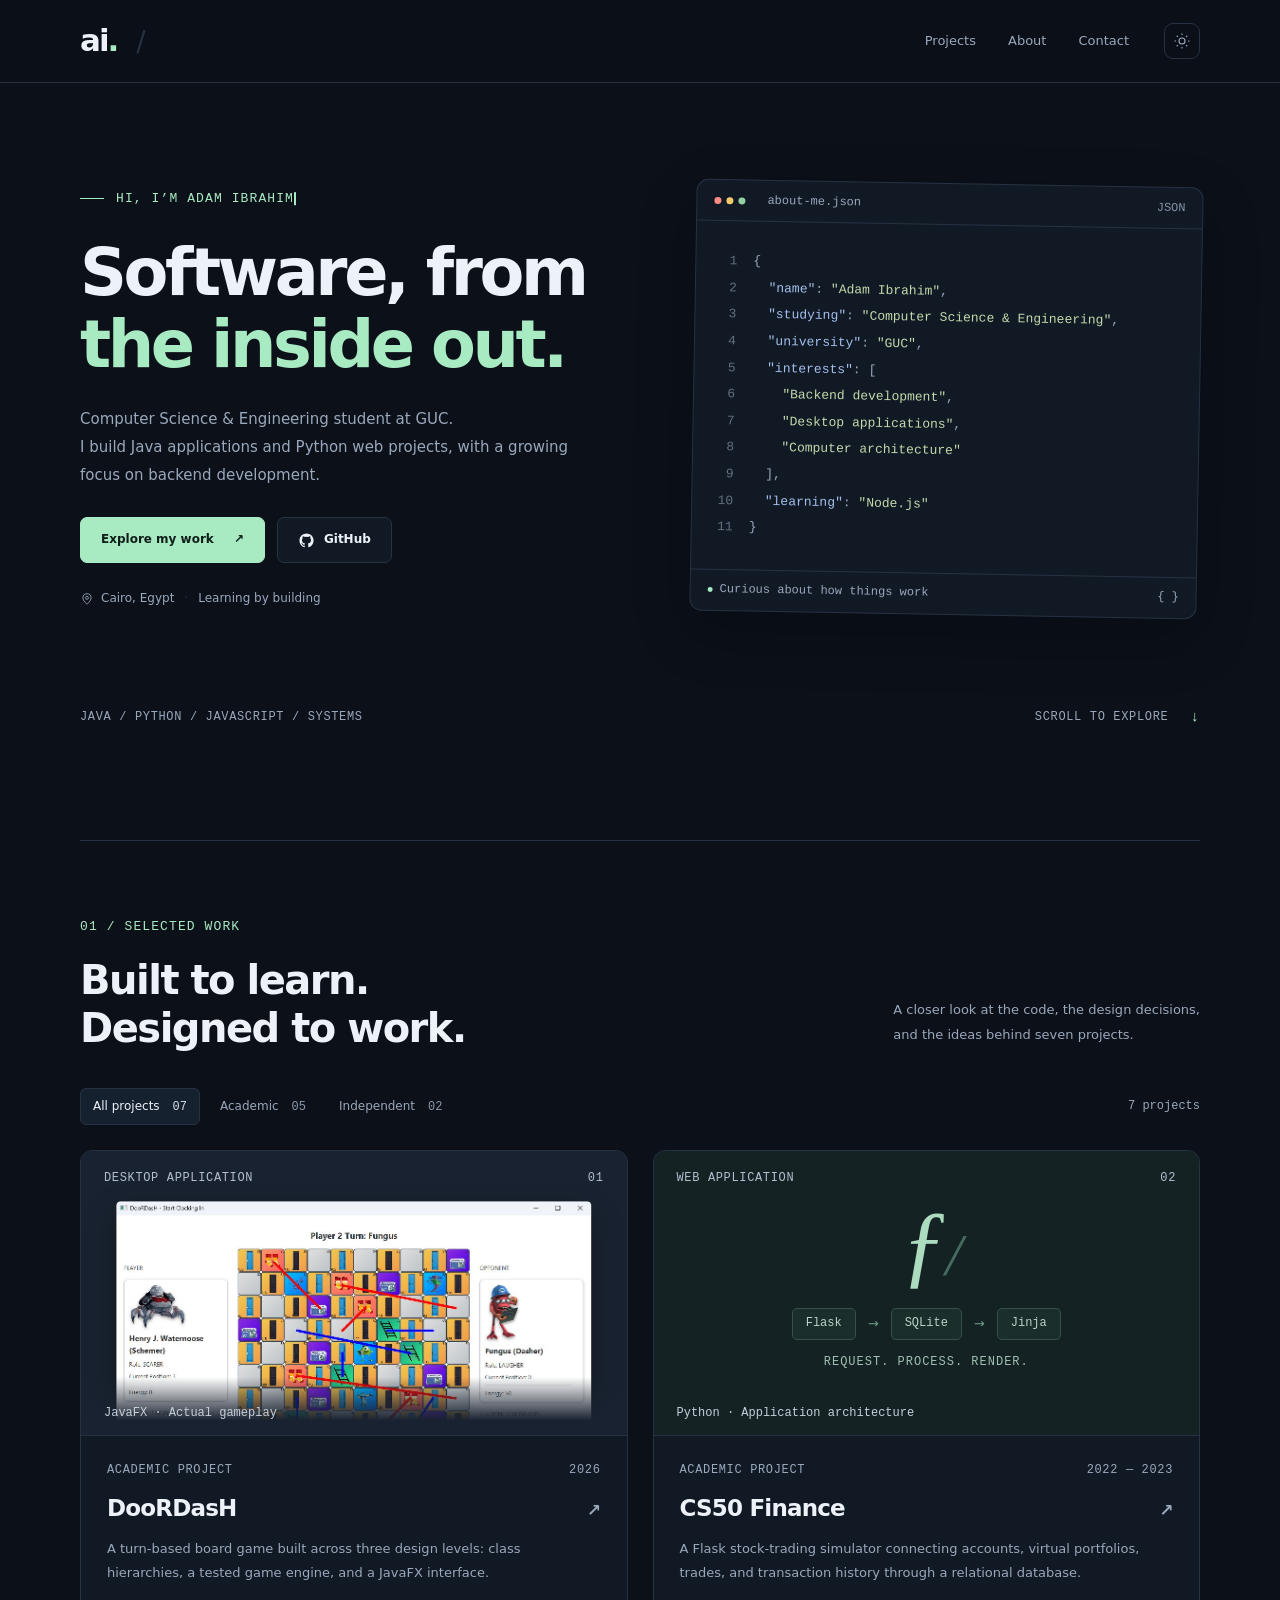
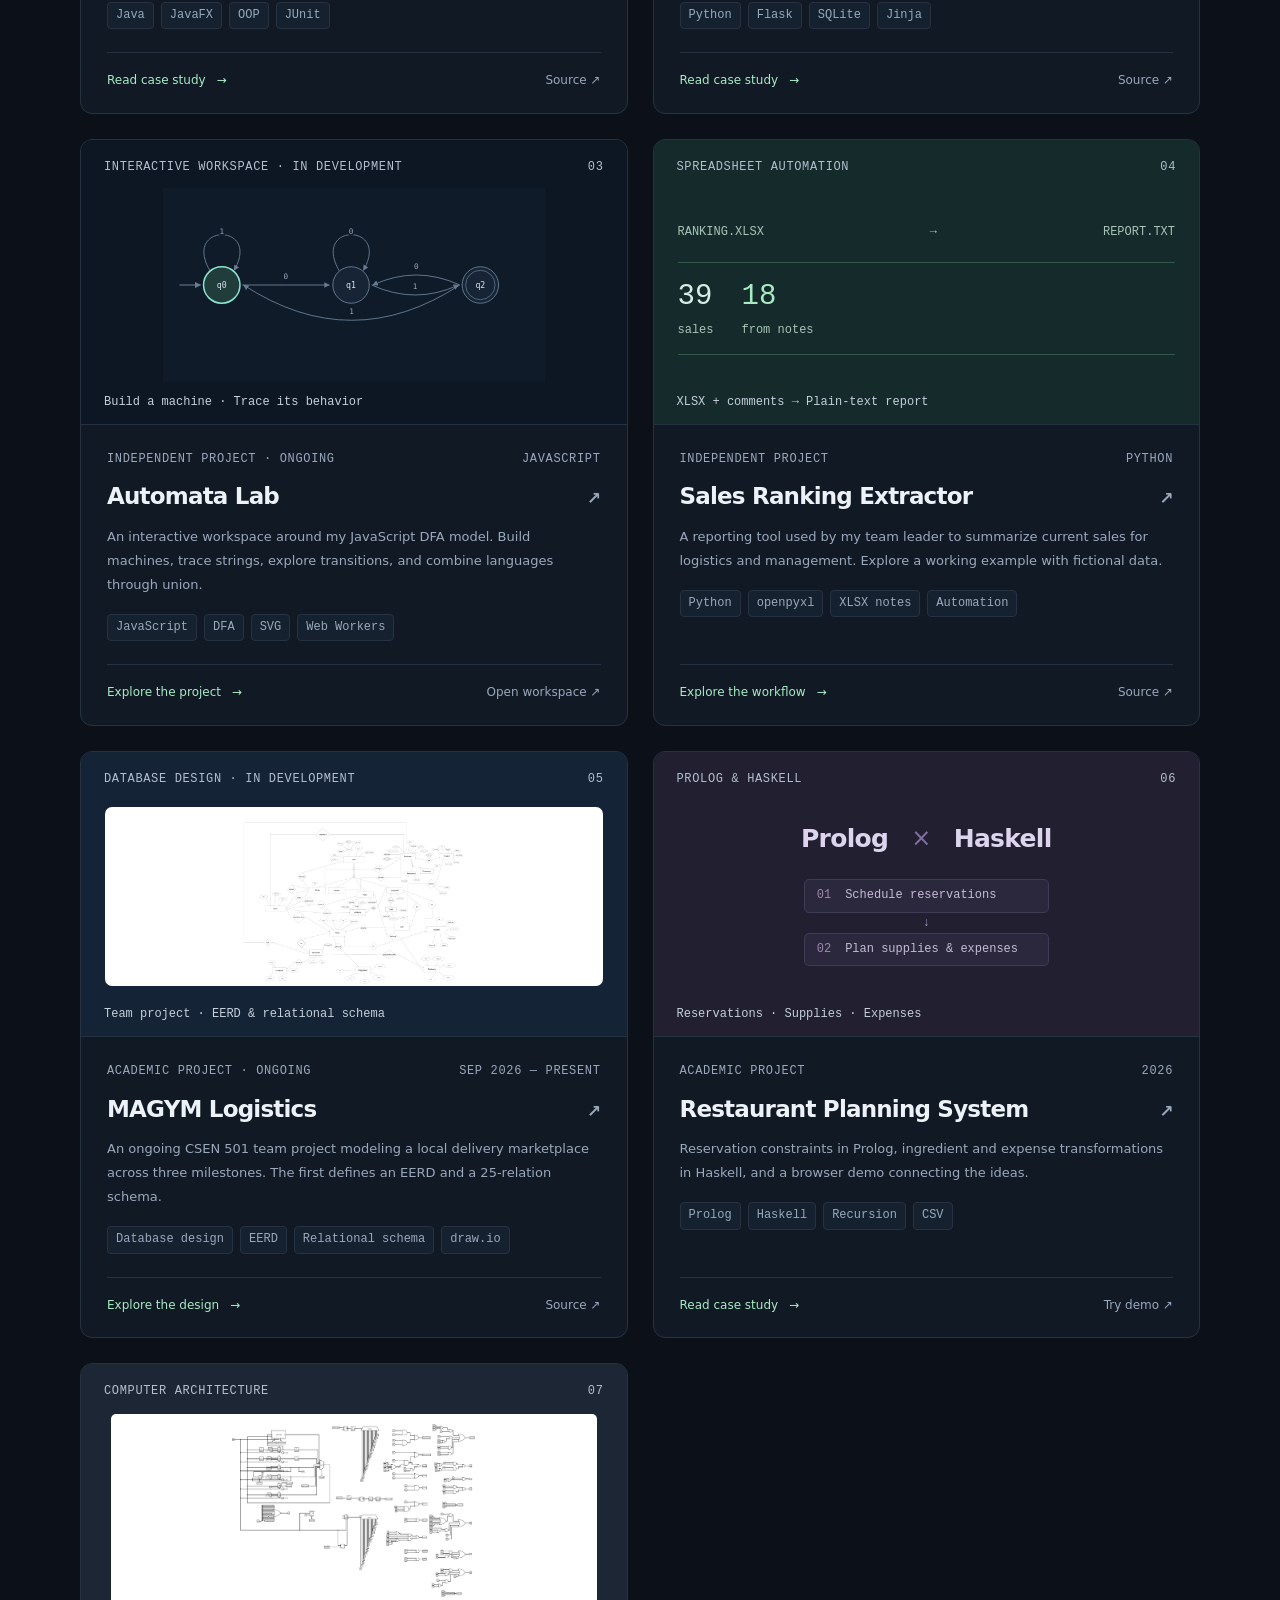
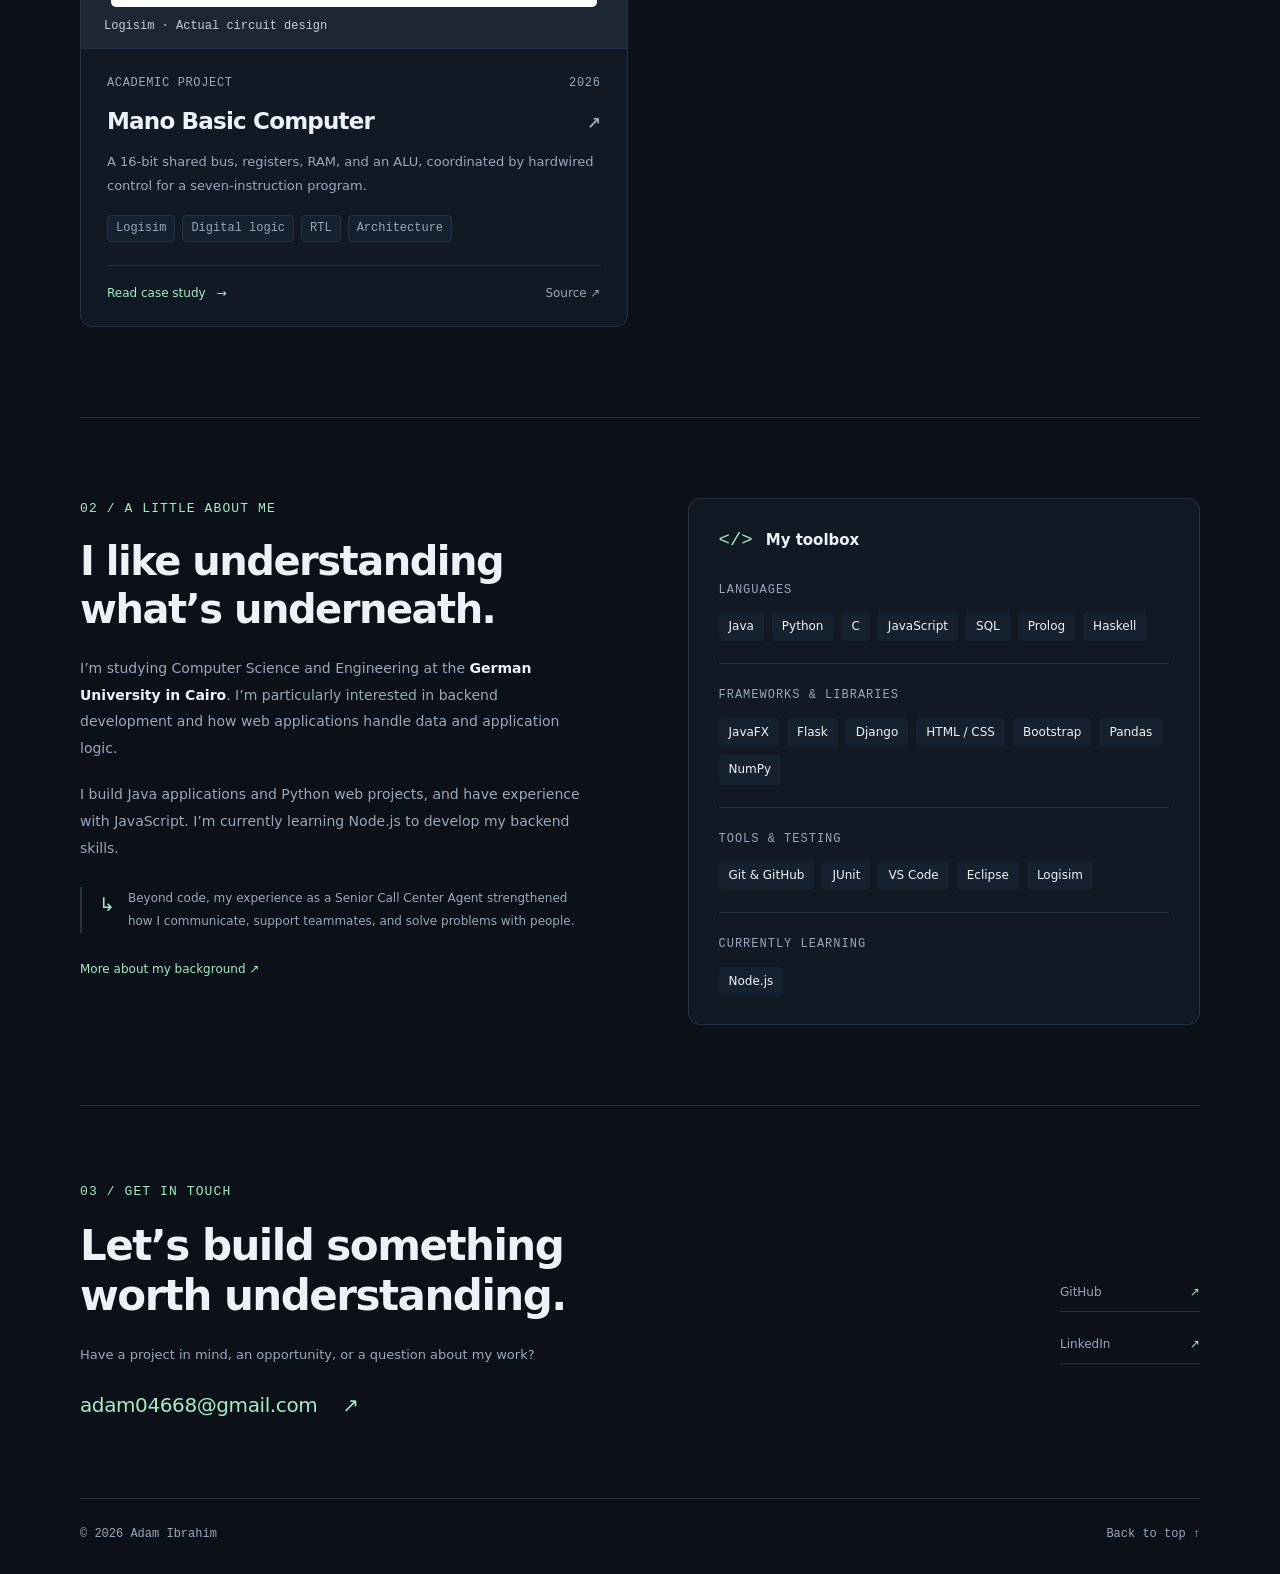
==== commit 869bf661: "Add ongoing Automata Lab project and interactive DFA workspace" ====
--- a/index.html
+++ b/index.html
@@ -12,14 +12,15 @@
 <section class="hero shell" aria-labelledby="hero-title"><div class="hero-copy"><p class="hero-hello"><span class="hello-line" aria-hidden="true"></span><span class="greeting-typewriter"><span class="greeting-text">HI, I’M ADAM IBRAHIM</span></span></p><h1 id="hero-title">Software, from<br><span>the inside out.</span></h1><p class="hero-description">Computer Science &amp; Engineering student at GUC.<br class="desktop-break"> I build Java applications and Python web projects, with a growing focus on backend development.</p><div class="hero-actions"><a class="button primary" href="#projects">Explore my work <span aria-hidden="true">↗</span></a><a class="button secondary" href="https://github.com/doma990"><svg viewBox="0 0 24 24" fill="currentColor" aria-hidden="true"><path d="M12 2a10 10 0 0 0-3.16 19.49c.5.09.68-.22.68-.48v-1.86c-2.78.6-3.37-1.18-3.37-1.18-.45-1.16-1.11-1.47-1.11-1.47-.91-.62.07-.61.07-.61 1 .07 1.53 1.03 1.53 1.03.9 1.53 2.34 1.09 2.91.83.09-.65.35-1.09.64-1.34-2.22-.25-4.56-1.11-4.56-4.94 0-1.09.39-1.99 1.03-2.69-.1-.26-.45-1.27.1-2.65 0 0 .84-.27 2.75 1.03A9.6 9.6 0 0 1 12 6.82a9.6 9.6 0 0 1 2.5.34c1.91-1.3 2.75-1.03 2.75-1.03.55 1.38.2 2.39.1 2.65.64.7 1.03 1.6 1.03 2.69 0 3.84-2.34 4.69-4.57 4.94.36.31.68.92.68 1.86v2.74c0 .27.18.58.69.48A10 10 0 0 0 12 2Z"/></svg>GitHub</a></div><p class="hero-location"><svg viewBox="0 0 24 24" fill="none" stroke="currentColor" stroke-width="1.5" aria-hidden="true"><path d="M19 10c0 5-7 11-7 11S5 15 5 10a7 7 0 1 1 14 0Z"/><circle cx="12" cy="10" r="2.5"/></svg>Cairo, Egypt <span>·</span> Learning by building</p></div>
 <div class="profile-editor" aria-label="Developer profile"><div class="editor-toolbar"><div class="window-dots" aria-hidden="true"><i></i><i></i><i></i></div><span>about-me.json</span><span class="editor-language">JSON</span></div><div class="editor-content"><pre><code><span class="code-line"><span class="line-number" aria-hidden="true">1</span><span class="code-text">{</span></span><span class="code-line"><span class="line-number" aria-hidden="true">2</span><span class="code-text">  <span class="code-key">"name"</span>: <span class="code-string">"Adam Ibrahim"</span>,</span></span><span class="code-line"><span class="line-number" aria-hidden="true">3</span><span class="code-text">  <span class="code-key">"studying"</span>: <span class="code-string">"Computer Science &amp; Engineering"</span>,</span></span><span class="code-line"><span class="line-number" aria-hidden="true">4</span><span class="code-text">  <span class="code-key">"university"</span>: <span class="code-string">"GUC"</span>,</span></span><span class="code-line"><span class="line-number" aria-hidden="true">5</span><span class="code-text">  <span class="code-key">"interests"</span>: [</span></span><span class="code-line"><span class="line-number" aria-hidden="true">6</span><span class="code-text">    <span class="code-string">"Backend development"</span>,</span></span><span class="code-line"><span class="line-number" aria-hidden="true">7</span><span class="code-text">    <span class="code-string">"Desktop applications"</span>,</span></span><span class="code-line"><span class="line-number" aria-hidden="true">8</span><span class="code-text">    <span class="code-string">"Computer architecture"</span></span></span><span class="code-line"><span class="line-number" aria-hidden="true">9</span><span class="code-text">  ],</span></span><span class="code-line"><span class="line-number" aria-hidden="true">10</span><span class="code-text">  <span class="code-key">"learning"</span>: <span class="code-string">"Node.js"</span></span></span><span class="code-line"><span class="line-number" aria-hidden="true">11</span><span class="code-text">}</span></span></code></pre></div><div class="editor-status"><span><span class="status-dot" aria-hidden="true"></span>Curious about how things work</span><span aria-hidden="true">{ }</span></div></div>
 <div class="hero-bottom"><span>JAVA / PYTHON / JAVASCRIPT / SYSTEMS</span><a href="#projects">SCROLL TO EXPLORE <span aria-hidden="true">↓</span></a></div></section>
-<section class="projects-section shell" id="projects" aria-labelledby="projects-title"><div class="section-heading"><div><p class="eyebrow">01 / SELECTED WORK</p><h2 id="projects-title">Built to learn.<br>Designed to work.</h2></div><p class="section-description">A closer look at the code, the design decisions,<br class="desktop-break"> and the ideas behind six projects.</p></div><span class="hash-anchor" id="academic-projects"></span><span class="hash-anchor" id="independent-projects"></span><span class="hash-anchor" id="large-projects"></span><span class="hash-anchor" id="small-projects"></span><div class="project-toolbar"><div class="project-filters" role="group" aria-label="Filter projects"><button type="button" class="filter-button active" data-filter="all" aria-pressed="true">All projects <span>06</span></button><button type="button" class="filter-button" data-filter="academic" aria-pressed="false">Academic <span>05</span></button><button type="button" class="filter-button" data-filter="independent" aria-pressed="false">Independent <span>01</span></button></div><span class="project-count" role="status" aria-live="polite">6 projects</span></div>
+<section class="projects-section shell" id="projects" aria-labelledby="projects-title"><div class="section-heading"><div><p class="eyebrow">01 / SELECTED WORK</p><h2 id="projects-title">Built to learn.<br>Designed to work.</h2></div><p class="section-description">A closer look at the code, the design decisions,<br class="desktop-break"> and the ideas behind seven projects.</p></div><span class="hash-anchor" id="academic-projects"></span><span class="hash-anchor" id="independent-projects"></span><span class="hash-anchor" id="large-projects"></span><span class="hash-anchor" id="small-projects"></span><div class="project-toolbar"><div class="project-filters" role="group" aria-label="Filter projects"><button type="button" class="filter-button active" data-filter="all" aria-pressed="true">All projects <span>07</span></button><button type="button" class="filter-button" data-filter="academic" aria-pressed="false">Academic <span>05</span></button><button type="button" class="filter-button" data-filter="independent" aria-pressed="false">Independent <span>02</span></button></div><span class="project-count" role="status" aria-live="polite">7 projects</span></div>
 <div class="project-grid">
 <article class="project-card" data-category="academic"><a class="project-visual game-visual" href="projects/doordash/" aria-label="Explore DooRDasH"><div class="visual-topline"><span>DESKTOP APPLICATION</span><span>01</span></div><img src="assets/doordash-gameplay.png" width="1003" height="709" alt="DooRDasH JavaFX game with its board, characters, dice controls, and action log." loading="lazy"><span class="image-label">JavaFX · Actual gameplay</span></a><div class="project-card-body"><div class="card-kicker"><span>ACADEMIC PROJECT</span><span>2026</span></div><h3><a href="projects/doordash/">DooRDasH</a><span aria-hidden="true">↗</span></h3><p>A turn-based board game built across three design levels: class hierarchies, a tested game engine, and a JavaFX interface.</p><ul class="tags" aria-label="DooRDasH technologies"><li>Java</li><li>JavaFX</li><li>OOP</li><li>JUnit</li></ul><div class="card-links"><a href="projects/doordash/">Read case study <span aria-hidden="true">→</span></a><a href="https://github.com/doma990/doordash-board-game">Source ↗</a></div></div></article>
 <article class="project-card" data-category="academic"><a class="project-visual finance-visual" href="projects/cs50-finance/" aria-label="Explore CS50 Finance"><div class="visual-topline"><span>WEB APPLICATION</span><span>02</span></div><div class="finance-art" aria-hidden="true"><div class="finance-symbol">ƒ<span>/</span></div><div class="architecture-flow"><span>Flask</span><i>→</i><span>SQLite</span><i>→</i><span>Jinja</span></div><div class="finance-caption">REQUEST. PROCESS. RENDER.</div></div><span class="image-label">Python · Application architecture</span></a><div class="project-card-body"><div class="card-kicker"><span>ACADEMIC PROJECT</span><span>2022 — 2023</span></div><h3><a href="projects/cs50-finance/">CS50 Finance</a><span aria-hidden="true">↗</span></h3><p>A Flask stock-trading simulator connecting accounts, virtual portfolios, trades, and transaction history through a relational database.</p><ul class="tags" aria-label="Finance technologies"><li>Python</li><li>Flask</li><li>SQLite</li><li>Jinja</li></ul><div class="card-links"><a href="projects/cs50-finance/">Read case study <span aria-hidden="true">→</span></a><a href="https://github.com/doma990/cs50-finance">Source ↗</a></div></div></article>
-<article class="project-card" data-category="independent"><a class="project-visual" style="background:#142a2b" href="projects/sales-ranking-extractor/" aria-label="Explore Sales Ranking Extractor"><div class="visual-topline"><span>SPREADSHEET AUTOMATION</span><span>03</span></div><div style="position:absolute;inset:65px 24px 51px;display:flex;flex-direction:column;justify-content:center;gap:18px;font-family:var(--mono);color:#d5eee4"><div style="display:flex;align-items:center;justify-content:space-between;gap:10px;font-size:12px;color:#a8c4b9"><span>RANKING.XLSX</span><span aria-hidden="true">→</span><span>REPORT.TXT</span></div><div style="display:flex;gap:28px;padding:17px 0;border-top:1px solid #35564c;border-bottom:1px solid #35564c"><span style="font-size:29px;line-height:1.2;color:#d5eee4">39<span style="display:block;font-size:12px;margin-top:8px;color:#a8c4b9">sales</span></span><span style="font-size:29px;line-height:1.2;color:#a8ebc3">18<span style="display:block;font-size:12px;margin-top:8px;color:#a8c4b9">from notes</span></span></div></div><span class="image-label">XLSX + comments → Plain-text report</span></a><div class="project-card-body"><div class="card-kicker"><span>INDEPENDENT PROJECT</span><span>PYTHON</span></div><h3><a href="projects/sales-ranking-extractor/">Sales Ranking Extractor</a><span aria-hidden="true">↗</span></h3><p>A reporting tool used by my team leader to summarize current sales for logistics and management. Explore a working example with fictional data.</p><ul class="tags" aria-label="Sales Ranking Extractor technologies"><li>Python</li><li>openpyxl</li><li>XLSX notes</li><li>Automation</li></ul><div class="card-links"><a href="projects/sales-ranking-extractor/">Explore the workflow <span aria-hidden="true">→</span></a><a href="https://github.com/doma990/sales-ranking-extractor">Source ↗</a></div></div></article>
-<article class="project-card" data-category="academic"><a class="project-visual" style="background:#142336" href="projects/magym-logistics/" aria-label="Explore MAGYM Logistics"><div class="visual-topline"><span>DATABASE DESIGN · IN DEVELOPMENT</span><span>04</span></div><img src="projects/magym-logistics/images/eerd-preview.webp" width="1500" height="1209" alt="Overview of the MAGYM Logistics EER diagram for users, businesses, orders, and delivery." loading="lazy" style="position:absolute;inset:55px 24px auto;width:calc(100% - 48px);height:calc(100% - 105px);object-fit:contain;object-position:center;background:white;border-radius:7px"><span class="image-label">Team project · EERD &amp; relational schema</span></a><div class="project-card-body"><div class="card-kicker"><span>ACADEMIC PROJECT · ONGOING</span><span>SEP 2026 — PRESENT</span></div><h3><a href="projects/magym-logistics/">MAGYM Logistics</a><span aria-hidden="true">↗</span></h3><p>An ongoing CSEN 501 team project modeling a local delivery marketplace across three milestones. The first defines an EERD and a 25-relation schema.</p><ul class="tags" aria-label="MAGYM Logistics topics"><li>Database design</li><li>EERD</li><li>Relational schema</li><li>draw.io</li></ul><div class="card-links"><a href="projects/magym-logistics/">Explore the design <span aria-hidden="true">→</span></a><a href="https://github.com/doma990/magym-logistics">Source ↗</a></div></div></article>
-<article class="project-card" data-category="academic"><a class="project-visual restaurant-visual" href="projects/restaurant-planner/" aria-label="Explore Restaurant Planning System"><div class="visual-topline"><span>PROLOG &amp; HASKELL</span><span>05</span></div><div class="restaurant-art" aria-hidden="true"><div class="language-pair"><span>Prolog</span><b>×</b><span>Haskell</span></div><div class="planner-flow"><div><span>01</span>Schedule reservations</div><i>↓</i><div><span>02</span>Plan supplies &amp; expenses</div></div></div><span class="image-label">Reservations · Supplies · Expenses</span></a><div class="project-card-body"><div class="card-kicker"><span>ACADEMIC PROJECT</span><span>2026</span></div><h3><a href="projects/restaurant-planner/">Restaurant Planning System</a><span aria-hidden="true">↗</span></h3><p>Reservation constraints in Prolog, ingredient and expense transformations in Haskell, and a browser demo connecting the ideas.</p><ul class="tags" aria-label="Restaurant planner technologies"><li>Prolog</li><li>Haskell</li><li>Recursion</li><li>CSV</li></ul><div class="card-links"><a href="projects/restaurant-planner/">Read case study <span aria-hidden="true">→</span></a><a href="projects/restaurant-planner/demo/">Try demo ↗</a></div></div></article>
-<article class="project-card" data-category="academic"><a class="project-visual computer-visual" href="projects/mano-basic-computer/" aria-label="Explore Mano Basic Computer"><div class="visual-topline"><span>COMPUTER ARCHITECTURE</span><span>06</span></div><div class="circuit-window"><img src="projects/mano-basic-computer/images/main.png" width="2423" height="1722" alt="The actual Logisim design with a shared bus, registers, RAM, ALU, and control gates." loading="lazy"></div><span class="image-label">Logisim · Actual circuit design</span></a><div class="project-card-body"><div class="card-kicker"><span>ACADEMIC PROJECT</span><span>2026</span></div><h3><a href="projects/mano-basic-computer/">Mano Basic Computer</a><span aria-hidden="true">↗</span></h3><p>A 16-bit shared bus, registers, RAM, and an ALU, coordinated by hardwired control for a seven-instruction program.</p><ul class="tags" aria-label="Computer technologies"><li>Logisim</li><li>Digital logic</li><li>RTL</li><li>Architecture</li></ul><div class="card-links"><a href="projects/mano-basic-computer/">Read case study <span aria-hidden="true">→</span></a><a href="https://github.com/doma990/mano-basic-computer">Source ↗</a></div></div></article>
+<article class="project-card" data-category="independent"><a class="project-visual" style="background:#0d1723" href="projects/automata-lab/" aria-label="Explore Automata Lab"><div class="visual-topline"><span>INTERACTIVE WORKSPACE · IN DEVELOPMENT</span><span>03</span></div><img src="projects/automata-lab/images/dfa-example.svg" width="900" height="520" alt="Three-state DFA recognizing binary strings ending in 01, exported from Automata Lab." loading="lazy" style="position:absolute;inset:48px 18px auto;width:calc(100% - 36px);height:calc(100% - 90px);object-fit:contain"><span class="image-label">Build a machine · Trace its behavior</span></a><div class="project-card-body"><div class="card-kicker"><span>INDEPENDENT PROJECT · ONGOING</span><span>JAVASCRIPT</span></div><h3><a href="projects/automata-lab/">Automata Lab</a><span aria-hidden="true">↗</span></h3><p>An interactive workspace around my JavaScript DFA model. Build machines, trace strings, explore transitions, and combine languages through union.</p><ul class="tags" aria-label="Automata Lab technologies"><li>JavaScript</li><li>DFA</li><li>SVG</li><li>Web Workers</li></ul><div class="card-links"><a href="projects/automata-lab/">Explore the project <span aria-hidden="true">→</span></a><a href="projects/automata-lab/demo/">Open workspace ↗</a></div></div></article>
+<article class="project-card" data-category="independent"><a class="project-visual" style="background:#142a2b" href="projects/sales-ranking-extractor/" aria-label="Explore Sales Ranking Extractor"><div class="visual-topline"><span>SPREADSHEET AUTOMATION</span><span>04</span></div><div style="position:absolute;inset:65px 24px 51px;display:flex;flex-direction:column;justify-content:center;gap:18px;font-family:var(--mono);color:#d5eee4"><div style="display:flex;align-items:center;justify-content:space-between;gap:10px;font-size:12px;color:#a8c4b9"><span>RANKING.XLSX</span><span aria-hidden="true">→</span><span>REPORT.TXT</span></div><div style="display:flex;gap:28px;padding:17px 0;border-top:1px solid #35564c;border-bottom:1px solid #35564c"><span style="font-size:29px;line-height:1.2;color:#d5eee4">39<span style="display:block;font-size:12px;margin-top:8px;color:#a8c4b9">sales</span></span><span style="font-size:29px;line-height:1.2;color:#a8ebc3">18<span style="display:block;font-size:12px;margin-top:8px;color:#a8c4b9">from notes</span></span></div></div><span class="image-label">XLSX + comments → Plain-text report</span></a><div class="project-card-body"><div class="card-kicker"><span>INDEPENDENT PROJECT</span><span>PYTHON</span></div><h3><a href="projects/sales-ranking-extractor/">Sales Ranking Extractor</a><span aria-hidden="true">↗</span></h3><p>A reporting tool used by my team leader to summarize current sales for logistics and management. Explore a working example with fictional data.</p><ul class="tags" aria-label="Sales Ranking Extractor technologies"><li>Python</li><li>openpyxl</li><li>XLSX notes</li><li>Automation</li></ul><div class="card-links"><a href="projects/sales-ranking-extractor/">Explore the workflow <span aria-hidden="true">→</span></a><a href="https://github.com/doma990/sales-ranking-extractor">Source ↗</a></div></div></article>
+<article class="project-card" data-category="academic"><a class="project-visual" style="background:#142336" href="projects/magym-logistics/" aria-label="Explore MAGYM Logistics"><div class="visual-topline"><span>DATABASE DESIGN · IN DEVELOPMENT</span><span>05</span></div><img src="projects/magym-logistics/images/eerd-preview.webp" width="1500" height="1209" alt="Overview of the MAGYM Logistics EER diagram for users, businesses, orders, and delivery." loading="lazy" style="position:absolute;inset:55px 24px auto;width:calc(100% - 48px);height:calc(100% - 105px);object-fit:contain;object-position:center;background:white;border-radius:7px"><span class="image-label">Team project · EERD &amp; relational schema</span></a><div class="project-card-body"><div class="card-kicker"><span>ACADEMIC PROJECT · ONGOING</span><span>SEP 2026 — PRESENT</span></div><h3><a href="projects/magym-logistics/">MAGYM Logistics</a><span aria-hidden="true">↗</span></h3><p>An ongoing CSEN 501 team project modeling a local delivery marketplace across three milestones. The first defines an EERD and a 25-relation schema.</p><ul class="tags" aria-label="MAGYM Logistics topics"><li>Database design</li><li>EERD</li><li>Relational schema</li><li>draw.io</li></ul><div class="card-links"><a href="projects/magym-logistics/">Explore the design <span aria-hidden="true">→</span></a><a href="https://github.com/doma990/magym-logistics">Source ↗</a></div></div></article>
+<article class="project-card" data-category="academic"><a class="project-visual restaurant-visual" href="projects/restaurant-planner/" aria-label="Explore Restaurant Planning System"><div class="visual-topline"><span>PROLOG &amp; HASKELL</span><span>06</span></div><div class="restaurant-art" aria-hidden="true"><div class="language-pair"><span>Prolog</span><b>×</b><span>Haskell</span></div><div class="planner-flow"><div><span>01</span>Schedule reservations</div><i>↓</i><div><span>02</span>Plan supplies &amp; expenses</div></div></div><span class="image-label">Reservations · Supplies · Expenses</span></a><div class="project-card-body"><div class="card-kicker"><span>ACADEMIC PROJECT</span><span>2026</span></div><h3><a href="projects/restaurant-planner/">Restaurant Planning System</a><span aria-hidden="true">↗</span></h3><p>Reservation constraints in Prolog, ingredient and expense transformations in Haskell, and a browser demo connecting the ideas.</p><ul class="tags" aria-label="Restaurant planner technologies"><li>Prolog</li><li>Haskell</li><li>Recursion</li><li>CSV</li></ul><div class="card-links"><a href="projects/restaurant-planner/">Read case study <span aria-hidden="true">→</span></a><a href="projects/restaurant-planner/demo/">Try demo ↗</a></div></div></article>
+<article class="project-card" data-category="academic"><a class="project-visual computer-visual" href="projects/mano-basic-computer/" aria-label="Explore Mano Basic Computer"><div class="visual-topline"><span>COMPUTER ARCHITECTURE</span><span>07</span></div><div class="circuit-window"><img src="projects/mano-basic-computer/images/main.png" width="2423" height="1722" alt="The actual Logisim design with a shared bus, registers, RAM, ALU, and control gates." loading="lazy"></div><span class="image-label">Logisim · Actual circuit design</span></a><div class="project-card-body"><div class="card-kicker"><span>ACADEMIC PROJECT</span><span>2026</span></div><h3><a href="projects/mano-basic-computer/">Mano Basic Computer</a><span aria-hidden="true">↗</span></h3><p>A 16-bit shared bus, registers, RAM, and an ALU, coordinated by hardwired control for a seven-instruction program.</p><ul class="tags" aria-label="Computer technologies"><li>Logisim</li><li>Digital logic</li><li>RTL</li><li>Architecture</li></ul><div class="card-links"><a href="projects/mano-basic-computer/">Read case study <span aria-hidden="true">→</span></a><a href="https://github.com/doma990/mano-basic-computer">Source ↗</a></div></div></article>
 </div></section>
 <section class="about-section shell" id="about" aria-labelledby="about-title"><div class="about-copy"><p class="eyebrow">02 / A LITTLE ABOUT ME</p><h2 id="about-title">I like understanding<br>what’s underneath.</h2><p>I’m studying Computer Science and Engineering at the <strong>German University in Cairo</strong>. I’m particularly interested in backend development and how web applications handle data and application logic.</p><p>I build Java applications and Python web projects, and have experience with JavaScript. I’m currently learning Node.js to develop my backend skills.</p><div class="experience-note"><span class="note-symbol" aria-hidden="true">↳</span><p>Beyond code, my experience as a Senior Call Center Agent strengthened how I communicate, support teammates, and solve problems with people.</p></div><a class="text-link" href="https://www.linkedin.com/in/adam-ahmed-25194b29a">More about my background ↗</a></div><div class="toolbox" id="skills"><p class="toolbox-title"><span aria-hidden="true">&lt;/&gt;</span> My toolbox</p><div class="toolbox-group"><h3>Languages</h3><div class="tool-pills"><span>Java</span><span>Python</span><span>C</span><span>JavaScript</span><span>SQL</span><span>Prolog</span><span>Haskell</span></div></div><div class="toolbox-group"><h3>Frameworks &amp; libraries</h3><div class="tool-pills"><span>JavaFX</span><span>Flask</span><span>Django</span><span>HTML / CSS</span><span>Bootstrap</span><span>Pandas</span><span>NumPy</span></div></div><div class="toolbox-group"><h3>Tools &amp; testing</h3><div class="tool-pills"><span>Git &amp; GitHub</span><span>JUnit</span><span>VS Code</span><span>Eclipse</span><span>Logisim</span></div></div><div class="toolbox-group"><h3>Currently learning</h3><div class="tool-pills"><span>Node.js</span></div></div></div></section>
 <section class="contact-section shell" id="contact" aria-labelledby="contact-title"><div><p class="eyebrow">03 / GET IN TOUCH</p><h2 id="contact-title">Let’s build something<br>worth understanding.</h2><p>Have a project in mind, an opportunity, or a question about my work?</p><a class="contact-email" href="mailto:adam04668@gmail.com">adam04668@gmail.com <span aria-hidden="true">↗</span></a></div><div class="contact-links"><a href="https://github.com/doma990">GitHub <span aria-hidden="true">↗</span></a><a href="https://www.linkedin.com/in/adam-ahmed-25194b29a">LinkedIn <span aria-hidden="true">↗</span></a></div></section>
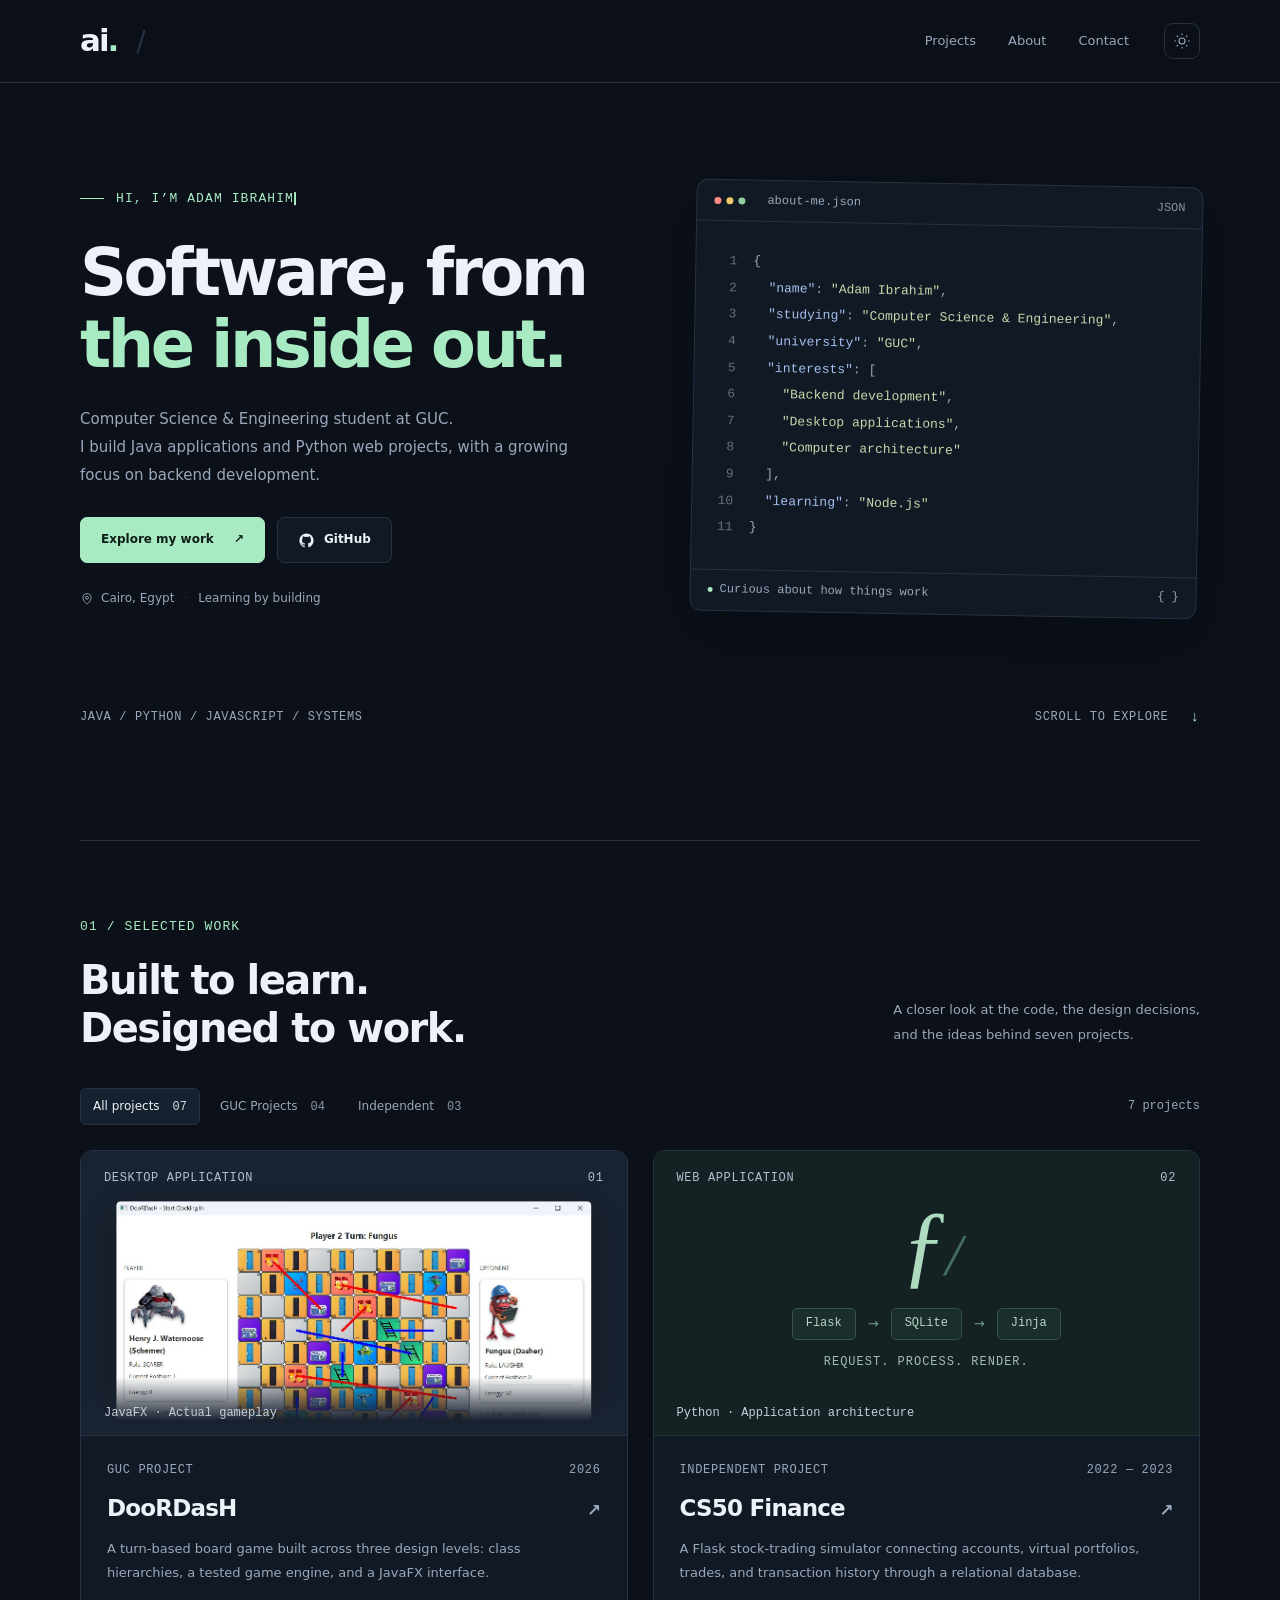
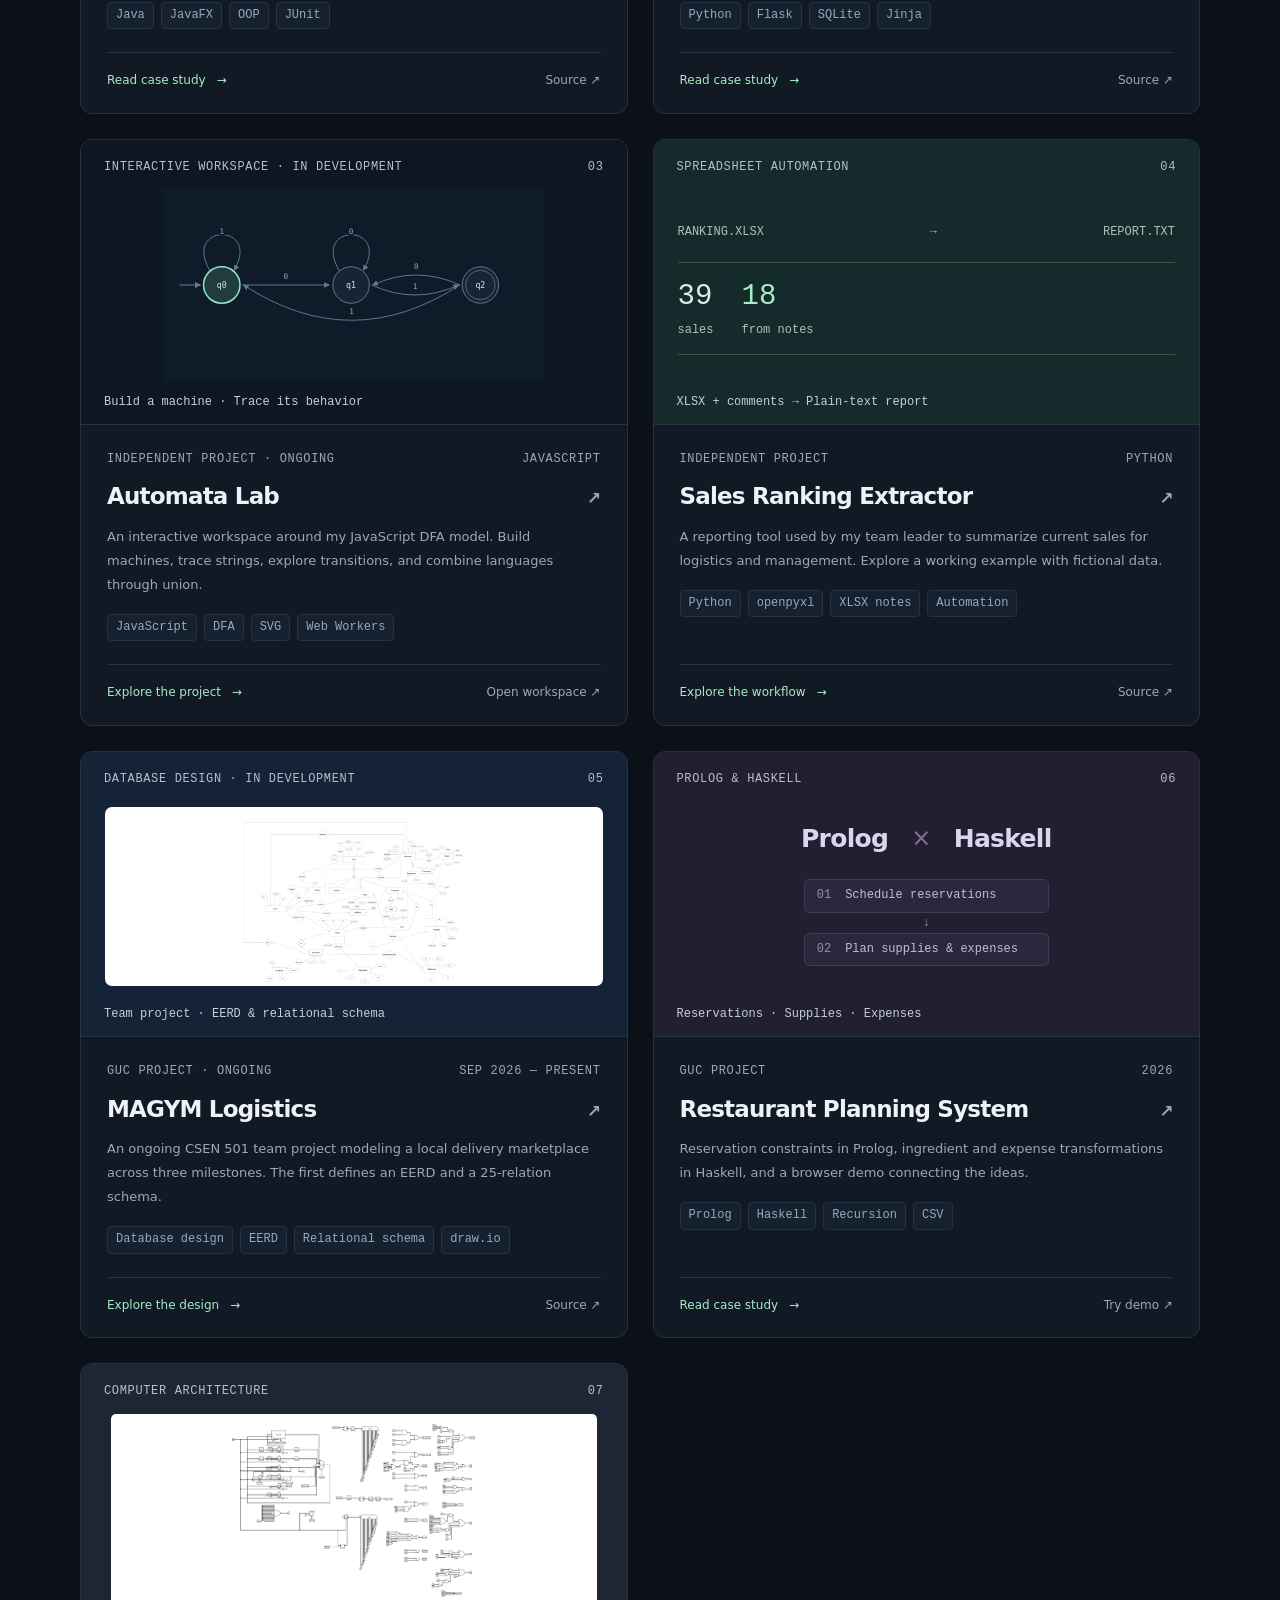
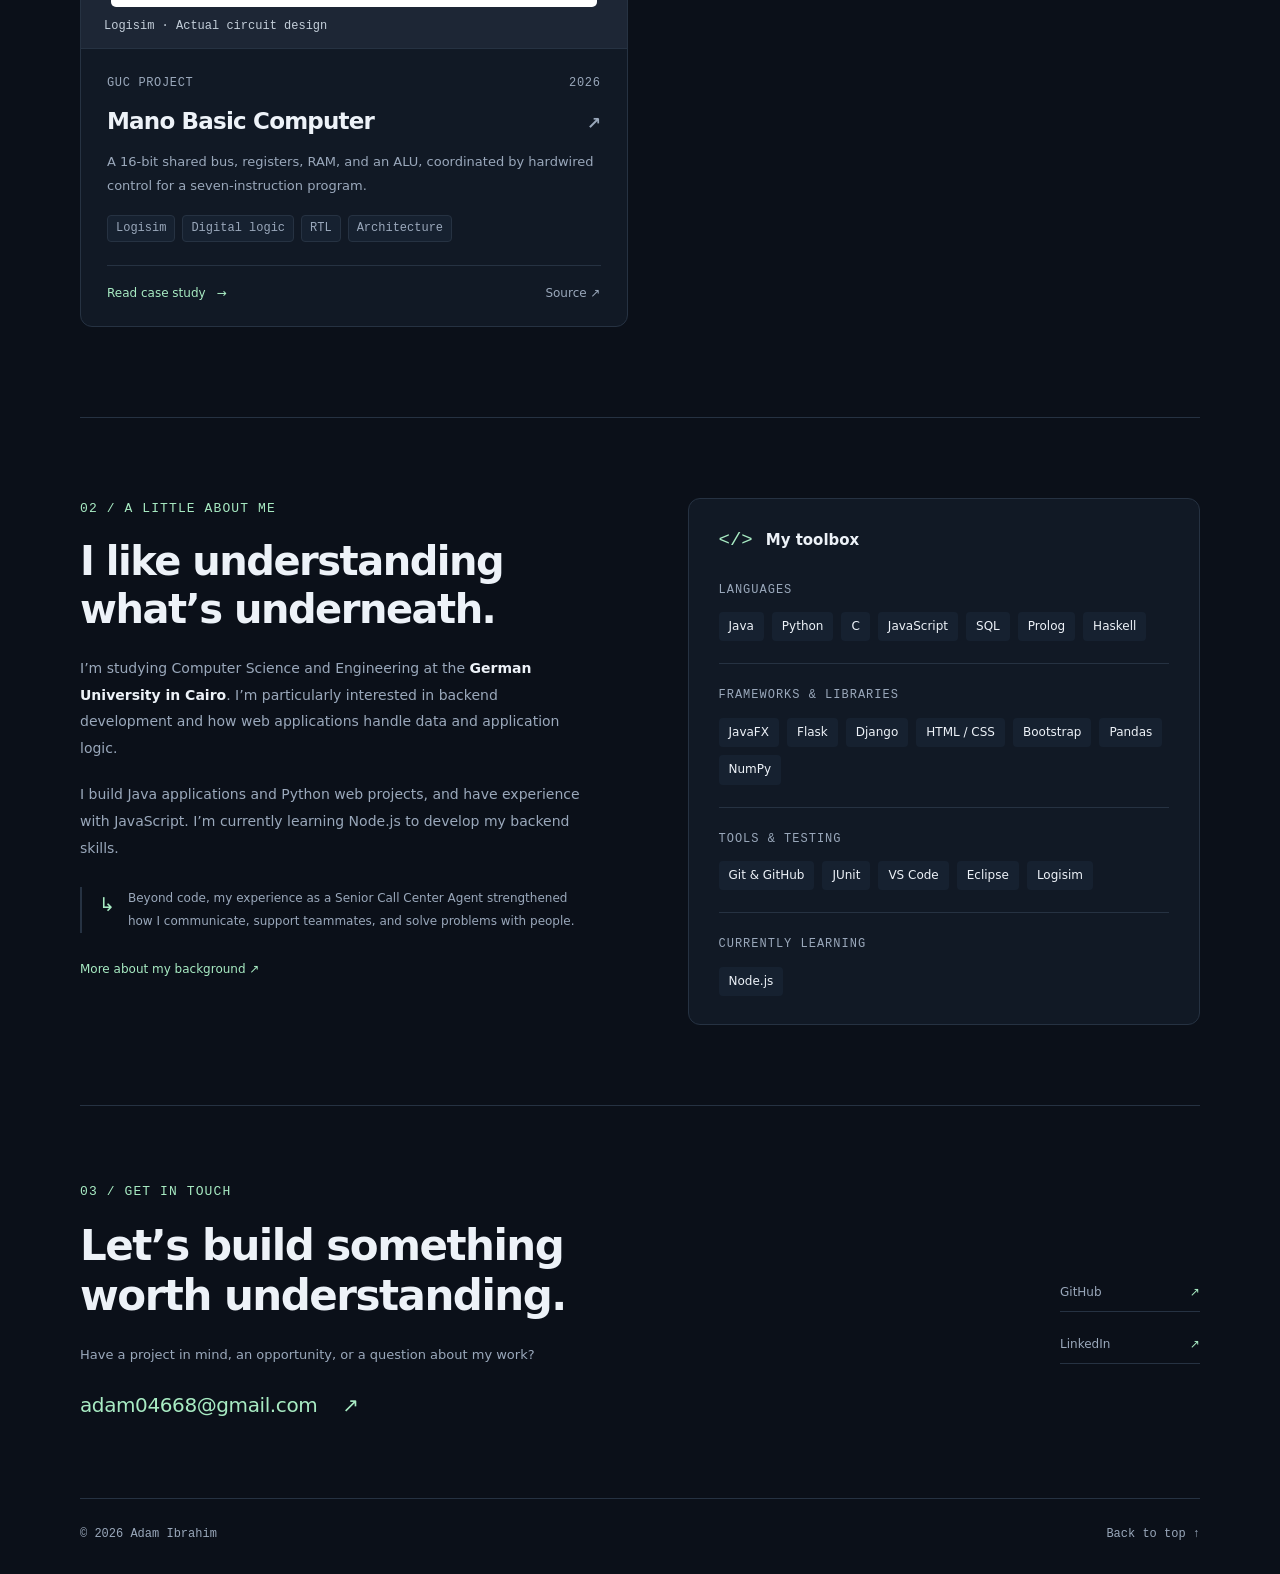
==== commit a810c033: "Rename academic category to GUC Projects and classify CS50 Finance as independent" ====
--- a/index.html
+++ b/index.html
@@ -12,17 +12,17 @@
 <section class="hero shell" aria-labelledby="hero-title"><div class="hero-copy"><p class="hero-hello"><span class="hello-line" aria-hidden="true"></span><span class="greeting-typewriter"><span class="greeting-text">HI, I’M ADAM IBRAHIM</span></span></p><h1 id="hero-title">Software, from<br><span>the inside out.</span></h1><p class="hero-description">Computer Science &amp; Engineering student at GUC.<br class="desktop-break"> I build Java applications and Python web projects, with a growing focus on backend development.</p><div class="hero-actions"><a class="button primary" href="#projects">Explore my work <span aria-hidden="true">↗</span></a><a class="button secondary" href="https://github.com/doma990"><svg viewBox="0 0 24 24" fill="currentColor" aria-hidden="true"><path d="M12 2a10 10 0 0 0-3.16 19.49c.5.09.68-.22.68-.48v-1.86c-2.78.6-3.37-1.18-3.37-1.18-.45-1.16-1.11-1.47-1.11-1.47-.91-.62.07-.61.07-.61 1 .07 1.53 1.03 1.53 1.03.9 1.53 2.34 1.09 2.91.83.09-.65.35-1.09.64-1.34-2.22-.25-4.56-1.11-4.56-4.94 0-1.09.39-1.99 1.03-2.69-.1-.26-.45-1.27.1-2.65 0 0 .84-.27 2.75 1.03A9.6 9.6 0 0 1 12 6.82a9.6 9.6 0 0 1 2.5.34c1.91-1.3 2.75-1.03 2.75-1.03.55 1.38.2 2.39.1 2.65.64.7 1.03 1.6 1.03 2.69 0 3.84-2.34 4.69-4.57 4.94.36.31.68.92.68 1.86v2.74c0 .27.18.58.69.48A10 10 0 0 0 12 2Z"/></svg>GitHub</a></div><p class="hero-location"><svg viewBox="0 0 24 24" fill="none" stroke="currentColor" stroke-width="1.5" aria-hidden="true"><path d="M19 10c0 5-7 11-7 11S5 15 5 10a7 7 0 1 1 14 0Z"/><circle cx="12" cy="10" r="2.5"/></svg>Cairo, Egypt <span>·</span> Learning by building</p></div>
 <div class="profile-editor" aria-label="Developer profile"><div class="editor-toolbar"><div class="window-dots" aria-hidden="true"><i></i><i></i><i></i></div><span>about-me.json</span><span class="editor-language">JSON</span></div><div class="editor-content"><pre><code><span class="code-line"><span class="line-number" aria-hidden="true">1</span><span class="code-text">{</span></span><span class="code-line"><span class="line-number" aria-hidden="true">2</span><span class="code-text">  <span class="code-key">"name"</span>: <span class="code-string">"Adam Ibrahim"</span>,</span></span><span class="code-line"><span class="line-number" aria-hidden="true">3</span><span class="code-text">  <span class="code-key">"studying"</span>: <span class="code-string">"Computer Science &amp; Engineering"</span>,</span></span><span class="code-line"><span class="line-number" aria-hidden="true">4</span><span class="code-text">  <span class="code-key">"university"</span>: <span class="code-string">"GUC"</span>,</span></span><span class="code-line"><span class="line-number" aria-hidden="true">5</span><span class="code-text">  <span class="code-key">"interests"</span>: [</span></span><span class="code-line"><span class="line-number" aria-hidden="true">6</span><span class="code-text">    <span class="code-string">"Backend development"</span>,</span></span><span class="code-line"><span class="line-number" aria-hidden="true">7</span><span class="code-text">    <span class="code-string">"Desktop applications"</span>,</span></span><span class="code-line"><span class="line-number" aria-hidden="true">8</span><span class="code-text">    <span class="code-string">"Computer architecture"</span></span></span><span class="code-line"><span class="line-number" aria-hidden="true">9</span><span class="code-text">  ],</span></span><span class="code-line"><span class="line-number" aria-hidden="true">10</span><span class="code-text">  <span class="code-key">"learning"</span>: <span class="code-string">"Node.js"</span></span></span><span class="code-line"><span class="line-number" aria-hidden="true">11</span><span class="code-text">}</span></span></code></pre></div><div class="editor-status"><span><span class="status-dot" aria-hidden="true"></span>Curious about how things work</span><span aria-hidden="true">{ }</span></div></div>
 <div class="hero-bottom"><span>JAVA / PYTHON / JAVASCRIPT / SYSTEMS</span><a href="#projects">SCROLL TO EXPLORE <span aria-hidden="true">↓</span></a></div></section>
-<section class="projects-section shell" id="projects" aria-labelledby="projects-title"><div class="section-heading"><div><p class="eyebrow">01 / SELECTED WORK</p><h2 id="projects-title">Built to learn.<br>Designed to work.</h2></div><p class="section-description">A closer look at the code, the design decisions,<br class="desktop-break"> and the ideas behind seven projects.</p></div><span class="hash-anchor" id="academic-projects"></span><span class="hash-anchor" id="independent-projects"></span><span class="hash-anchor" id="large-projects"></span><span class="hash-anchor" id="small-projects"></span><div class="project-toolbar"><div class="project-filters" role="group" aria-label="Filter projects"><button type="button" class="filter-button active" data-filter="all" aria-pressed="true">All projects <span>07</span></button><button type="button" class="filter-button" data-filter="academic" aria-pressed="false">Academic <span>05</span></button><button type="button" class="filter-button" data-filter="independent" aria-pressed="false">Independent <span>02</span></button></div><span class="project-count" role="status" aria-live="polite">7 projects</span></div>
+<section class="projects-section shell" id="projects" aria-labelledby="projects-title"><div class="section-heading"><div><p class="eyebrow">01 / SELECTED WORK</p><h2 id="projects-title">Built to learn.<br>Designed to work.</h2></div><p class="section-description">A closer look at the code, the design decisions,<br class="desktop-break"> and the ideas behind seven projects.</p></div><span class="hash-anchor" id="guc-projects"></span><span class="hash-anchor" id="academic-projects"></span><span class="hash-anchor" id="independent-projects"></span><span class="hash-anchor" id="large-projects"></span><span class="hash-anchor" id="small-projects"></span><div class="project-toolbar"><div class="project-filters" role="group" aria-label="Filter projects"><button type="button" class="filter-button active" data-filter="all" aria-pressed="true">All projects <span>07</span></button><button type="button" class="filter-button" data-filter="guc" aria-pressed="false">GUC Projects <span>04</span></button><button type="button" class="filter-button" data-filter="independent" aria-pressed="false">Independent <span>03</span></button></div><span class="project-count" role="status" aria-live="polite">7 projects</span></div>
 <div class="project-grid">
-<article class="project-card" data-category="academic"><a class="project-visual game-visual" href="projects/doordash/" aria-label="Explore DooRDasH"><div class="visual-topline"><span>DESKTOP APPLICATION</span><span>01</span></div><img src="assets/doordash-gameplay.png" width="1003" height="709" alt="DooRDasH JavaFX game with its board, characters, dice controls, and action log." loading="lazy"><span class="image-label">JavaFX · Actual gameplay</span></a><div class="project-card-body"><div class="card-kicker"><span>ACADEMIC PROJECT</span><span>2026</span></div><h3><a href="projects/doordash/">DooRDasH</a><span aria-hidden="true">↗</span></h3><p>A turn-based board game built across three design levels: class hierarchies, a tested game engine, and a JavaFX interface.</p><ul class="tags" aria-label="DooRDasH technologies"><li>Java</li><li>JavaFX</li><li>OOP</li><li>JUnit</li></ul><div class="card-links"><a href="projects/doordash/">Read case study <span aria-hidden="true">→</span></a><a href="https://github.com/doma990/doordash-board-game">Source ↗</a></div></div></article>
-<article class="project-card" data-category="academic"><a class="project-visual finance-visual" href="projects/cs50-finance/" aria-label="Explore CS50 Finance"><div class="visual-topline"><span>WEB APPLICATION</span><span>02</span></div><div class="finance-art" aria-hidden="true"><div class="finance-symbol">ƒ<span>/</span></div><div class="architecture-flow"><span>Flask</span><i>→</i><span>SQLite</span><i>→</i><span>Jinja</span></div><div class="finance-caption">REQUEST. PROCESS. RENDER.</div></div><span class="image-label">Python · Application architecture</span></a><div class="project-card-body"><div class="card-kicker"><span>ACADEMIC PROJECT</span><span>2022 — 2023</span></div><h3><a href="projects/cs50-finance/">CS50 Finance</a><span aria-hidden="true">↗</span></h3><p>A Flask stock-trading simulator connecting accounts, virtual portfolios, trades, and transaction history through a relational database.</p><ul class="tags" aria-label="Finance technologies"><li>Python</li><li>Flask</li><li>SQLite</li><li>Jinja</li></ul><div class="card-links"><a href="projects/cs50-finance/">Read case study <span aria-hidden="true">→</span></a><a href="https://github.com/doma990/cs50-finance">Source ↗</a></div></div></article>
+<article class="project-card" data-category="guc"><a class="project-visual game-visual" href="projects/doordash/" aria-label="Explore DooRDasH"><div class="visual-topline"><span>DESKTOP APPLICATION</span><span>01</span></div><img src="assets/doordash-gameplay.png" width="1003" height="709" alt="DooRDasH JavaFX game with its board, characters, dice controls, and action log." loading="lazy"><span class="image-label">JavaFX · Actual gameplay</span></a><div class="project-card-body"><div class="card-kicker"><span>GUC PROJECT</span><span>2026</span></div><h3><a href="projects/doordash/">DooRDasH</a><span aria-hidden="true">↗</span></h3><p>A turn-based board game built across three design levels: class hierarchies, a tested game engine, and a JavaFX interface.</p><ul class="tags" aria-label="DooRDasH technologies"><li>Java</li><li>JavaFX</li><li>OOP</li><li>JUnit</li></ul><div class="card-links"><a href="projects/doordash/">Read case study <span aria-hidden="true">→</span></a><a href="https://github.com/doma990/doordash-board-game">Source ↗</a></div></div></article>
+<article class="project-card" data-category="independent"><a class="project-visual finance-visual" href="projects/cs50-finance/" aria-label="Explore CS50 Finance"><div class="visual-topline"><span>WEB APPLICATION</span><span>02</span></div><div class="finance-art" aria-hidden="true"><div class="finance-symbol">ƒ<span>/</span></div><div class="architecture-flow"><span>Flask</span><i>→</i><span>SQLite</span><i>→</i><span>Jinja</span></div><div class="finance-caption">REQUEST. PROCESS. RENDER.</div></div><span class="image-label">Python · Application architecture</span></a><div class="project-card-body"><div class="card-kicker"><span>INDEPENDENT PROJECT</span><span>2022 — 2023</span></div><h3><a href="projects/cs50-finance/">CS50 Finance</a><span aria-hidden="true">↗</span></h3><p>A Flask stock-trading simulator connecting accounts, virtual portfolios, trades, and transaction history through a relational database.</p><ul class="tags" aria-label="Finance technologies"><li>Python</li><li>Flask</li><li>SQLite</li><li>Jinja</li></ul><div class="card-links"><a href="projects/cs50-finance/">Read case study <span aria-hidden="true">→</span></a><a href="https://github.com/doma990/cs50-finance">Source ↗</a></div></div></article>
 <article class="project-card" data-category="independent"><a class="project-visual" style="background:#0d1723" href="projects/automata-lab/" aria-label="Explore Automata Lab"><div class="visual-topline"><span>INTERACTIVE WORKSPACE · IN DEVELOPMENT</span><span>03</span></div><img src="projects/automata-lab/images/dfa-example.svg" width="900" height="520" alt="Three-state DFA recognizing binary strings ending in 01, exported from Automata Lab." loading="lazy" style="position:absolute;inset:48px 18px auto;width:calc(100% - 36px);height:calc(100% - 90px);object-fit:contain"><span class="image-label">Build a machine · Trace its behavior</span></a><div class="project-card-body"><div class="card-kicker"><span>INDEPENDENT PROJECT · ONGOING</span><span>JAVASCRIPT</span></div><h3><a href="projects/automata-lab/">Automata Lab</a><span aria-hidden="true">↗</span></h3><p>An interactive workspace around my JavaScript DFA model. Build machines, trace strings, explore transitions, and combine languages through union.</p><ul class="tags" aria-label="Automata Lab technologies"><li>JavaScript</li><li>DFA</li><li>SVG</li><li>Web Workers</li></ul><div class="card-links"><a href="projects/automata-lab/">Explore the project <span aria-hidden="true">→</span></a><a href="projects/automata-lab/demo/">Open workspace ↗</a></div></div></article>
 <article class="project-card" data-category="independent"><a class="project-visual" style="background:#142a2b" href="projects/sales-ranking-extractor/" aria-label="Explore Sales Ranking Extractor"><div class="visual-topline"><span>SPREADSHEET AUTOMATION</span><span>04</span></div><div style="position:absolute;inset:65px 24px 51px;display:flex;flex-direction:column;justify-content:center;gap:18px;font-family:var(--mono);color:#d5eee4"><div style="display:flex;align-items:center;justify-content:space-between;gap:10px;font-size:12px;color:#a8c4b9"><span>RANKING.XLSX</span><span aria-hidden="true">→</span><span>REPORT.TXT</span></div><div style="display:flex;gap:28px;padding:17px 0;border-top:1px solid #35564c;border-bottom:1px solid #35564c"><span style="font-size:29px;line-height:1.2;color:#d5eee4">39<span style="display:block;font-size:12px;margin-top:8px;color:#a8c4b9">sales</span></span><span style="font-size:29px;line-height:1.2;color:#a8ebc3">18<span style="display:block;font-size:12px;margin-top:8px;color:#a8c4b9">from notes</span></span></div></div><span class="image-label">XLSX + comments → Plain-text report</span></a><div class="project-card-body"><div class="card-kicker"><span>INDEPENDENT PROJECT</span><span>PYTHON</span></div><h3><a href="projects/sales-ranking-extractor/">Sales Ranking Extractor</a><span aria-hidden="true">↗</span></h3><p>A reporting tool used by my team leader to summarize current sales for logistics and management. Explore a working example with fictional data.</p><ul class="tags" aria-label="Sales Ranking Extractor technologies"><li>Python</li><li>openpyxl</li><li>XLSX notes</li><li>Automation</li></ul><div class="card-links"><a href="projects/sales-ranking-extractor/">Explore the workflow <span aria-hidden="true">→</span></a><a href="https://github.com/doma990/sales-ranking-extractor">Source ↗</a></div></div></article>
-<article class="project-card" data-category="academic"><a class="project-visual" style="background:#142336" href="projects/magym-logistics/" aria-label="Explore MAGYM Logistics"><div class="visual-topline"><span>DATABASE DESIGN · IN DEVELOPMENT</span><span>05</span></div><img src="projects/magym-logistics/images/eerd-preview.webp" width="1500" height="1209" alt="Overview of the MAGYM Logistics EER diagram for users, businesses, orders, and delivery." loading="lazy" style="position:absolute;inset:55px 24px auto;width:calc(100% - 48px);height:calc(100% - 105px);object-fit:contain;object-position:center;background:white;border-radius:7px"><span class="image-label">Team project · EERD &amp; relational schema</span></a><div class="project-card-body"><div class="card-kicker"><span>ACADEMIC PROJECT · ONGOING</span><span>SEP 2026 — PRESENT</span></div><h3><a href="projects/magym-logistics/">MAGYM Logistics</a><span aria-hidden="true">↗</span></h3><p>An ongoing CSEN 501 team project modeling a local delivery marketplace across three milestones. The first defines an EERD and a 25-relation schema.</p><ul class="tags" aria-label="MAGYM Logistics topics"><li>Database design</li><li>EERD</li><li>Relational schema</li><li>draw.io</li></ul><div class="card-links"><a href="projects/magym-logistics/">Explore the design <span aria-hidden="true">→</span></a><a href="https://github.com/doma990/magym-logistics">Source ↗</a></div></div></article>
-<article class="project-card" data-category="academic"><a class="project-visual restaurant-visual" href="projects/restaurant-planner/" aria-label="Explore Restaurant Planning System"><div class="visual-topline"><span>PROLOG &amp; HASKELL</span><span>06</span></div><div class="restaurant-art" aria-hidden="true"><div class="language-pair"><span>Prolog</span><b>×</b><span>Haskell</span></div><div class="planner-flow"><div><span>01</span>Schedule reservations</div><i>↓</i><div><span>02</span>Plan supplies &amp; expenses</div></div></div><span class="image-label">Reservations · Supplies · Expenses</span></a><div class="project-card-body"><div class="card-kicker"><span>ACADEMIC PROJECT</span><span>2026</span></div><h3><a href="projects/restaurant-planner/">Restaurant Planning System</a><span aria-hidden="true">↗</span></h3><p>Reservation constraints in Prolog, ingredient and expense transformations in Haskell, and a browser demo connecting the ideas.</p><ul class="tags" aria-label="Restaurant planner technologies"><li>Prolog</li><li>Haskell</li><li>Recursion</li><li>CSV</li></ul><div class="card-links"><a href="projects/restaurant-planner/">Read case study <span aria-hidden="true">→</span></a><a href="projects/restaurant-planner/demo/">Try demo ↗</a></div></div></article>
-<article class="project-card" data-category="academic"><a class="project-visual computer-visual" href="projects/mano-basic-computer/" aria-label="Explore Mano Basic Computer"><div class="visual-topline"><span>COMPUTER ARCHITECTURE</span><span>07</span></div><div class="circuit-window"><img src="projects/mano-basic-computer/images/main.png" width="2423" height="1722" alt="The actual Logisim design with a shared bus, registers, RAM, ALU, and control gates." loading="lazy"></div><span class="image-label">Logisim · Actual circuit design</span></a><div class="project-card-body"><div class="card-kicker"><span>ACADEMIC PROJECT</span><span>2026</span></div><h3><a href="projects/mano-basic-computer/">Mano Basic Computer</a><span aria-hidden="true">↗</span></h3><p>A 16-bit shared bus, registers, RAM, and an ALU, coordinated by hardwired control for a seven-instruction program.</p><ul class="tags" aria-label="Computer technologies"><li>Logisim</li><li>Digital logic</li><li>RTL</li><li>Architecture</li></ul><div class="card-links"><a href="projects/mano-basic-computer/">Read case study <span aria-hidden="true">→</span></a><a href="https://github.com/doma990/mano-basic-computer">Source ↗</a></div></div></article>
+<article class="project-card" data-category="guc"><a class="project-visual" style="background:#142336" href="projects/magym-logistics/" aria-label="Explore MAGYM Logistics"><div class="visual-topline"><span>DATABASE DESIGN · IN DEVELOPMENT</span><span>05</span></div><img src="projects/magym-logistics/images/eerd-preview.webp" width="1500" height="1209" alt="Overview of the MAGYM Logistics EER diagram for users, businesses, orders, and delivery." loading="lazy" style="position:absolute;inset:55px 24px auto;width:calc(100% - 48px);height:calc(100% - 105px);object-fit:contain;object-position:center;background:white;border-radius:7px"><span class="image-label">Team project · EERD &amp; relational schema</span></a><div class="project-card-body"><div class="card-kicker"><span>GUC PROJECT · ONGOING</span><span>SEP 2026 — PRESENT</span></div><h3><a href="projects/magym-logistics/">MAGYM Logistics</a><span aria-hidden="true">↗</span></h3><p>An ongoing CSEN 501 team project modeling a local delivery marketplace across three milestones. The first defines an EERD and a 25-relation schema.</p><ul class="tags" aria-label="MAGYM Logistics topics"><li>Database design</li><li>EERD</li><li>Relational schema</li><li>draw.io</li></ul><div class="card-links"><a href="projects/magym-logistics/">Explore the design <span aria-hidden="true">→</span></a><a href="https://github.com/doma990/magym-logistics">Source ↗</a></div></div></article>
+<article class="project-card" data-category="guc"><a class="project-visual restaurant-visual" href="projects/restaurant-planner/" aria-label="Explore Restaurant Planning System"><div class="visual-topline"><span>PROLOG &amp; HASKELL</span><span>06</span></div><div class="restaurant-art" aria-hidden="true"><div class="language-pair"><span>Prolog</span><b>×</b><span>Haskell</span></div><div class="planner-flow"><div><span>01</span>Schedule reservations</div><i>↓</i><div><span>02</span>Plan supplies &amp; expenses</div></div></div><span class="image-label">Reservations · Supplies · Expenses</span></a><div class="project-card-body"><div class="card-kicker"><span>GUC PROJECT</span><span>2026</span></div><h3><a href="projects/restaurant-planner/">Restaurant Planning System</a><span aria-hidden="true">↗</span></h3><p>Reservation constraints in Prolog, ingredient and expense transformations in Haskell, and a browser demo connecting the ideas.</p><ul class="tags" aria-label="Restaurant planner technologies"><li>Prolog</li><li>Haskell</li><li>Recursion</li><li>CSV</li></ul><div class="card-links"><a href="projects/restaurant-planner/">Read case study <span aria-hidden="true">→</span></a><a href="projects/restaurant-planner/demo/">Try demo ↗</a></div></div></article>
+<article class="project-card" data-category="guc"><a class="project-visual computer-visual" href="projects/mano-basic-computer/" aria-label="Explore Mano Basic Computer"><div class="visual-topline"><span>COMPUTER ARCHITECTURE</span><span>07</span></div><div class="circuit-window"><img src="projects/mano-basic-computer/images/main.png" width="2423" height="1722" alt="The actual Logisim design with a shared bus, registers, RAM, ALU, and control gates." loading="lazy"></div><span class="image-label">Logisim · Actual circuit design</span></a><div class="project-card-body"><div class="card-kicker"><span>GUC PROJECT</span><span>2026</span></div><h3><a href="projects/mano-basic-computer/">Mano Basic Computer</a><span aria-hidden="true">↗</span></h3><p>A 16-bit shared bus, registers, RAM, and an ALU, coordinated by hardwired control for a seven-instruction program.</p><ul class="tags" aria-label="Computer technologies"><li>Logisim</li><li>Digital logic</li><li>RTL</li><li>Architecture</li></ul><div class="card-links"><a href="projects/mano-basic-computer/">Read case study <span aria-hidden="true">→</span></a><a href="https://github.com/doma990/mano-basic-computer">Source ↗</a></div></div></article>
 </div></section>
 <section class="about-section shell" id="about" aria-labelledby="about-title"><div class="about-copy"><p class="eyebrow">02 / A LITTLE ABOUT ME</p><h2 id="about-title">I like understanding<br>what’s underneath.</h2><p>I’m studying Computer Science and Engineering at the <strong>German University in Cairo</strong>. I’m particularly interested in backend development and how web applications handle data and application logic.</p><p>I build Java applications and Python web projects, and have experience with JavaScript. I’m currently learning Node.js to develop my backend skills.</p><div class="experience-note"><span class="note-symbol" aria-hidden="true">↳</span><p>Beyond code, my experience as a Senior Call Center Agent strengthened how I communicate, support teammates, and solve problems with people.</p></div><a class="text-link" href="https://www.linkedin.com/in/adam-ahmed-25194b29a">More about my background ↗</a></div><div class="toolbox" id="skills"><p class="toolbox-title"><span aria-hidden="true">&lt;/&gt;</span> My toolbox</p><div class="toolbox-group"><h3>Languages</h3><div class="tool-pills"><span>Java</span><span>Python</span><span>C</span><span>JavaScript</span><span>SQL</span><span>Prolog</span><span>Haskell</span></div></div><div class="toolbox-group"><h3>Frameworks &amp; libraries</h3><div class="tool-pills"><span>JavaFX</span><span>Flask</span><span>Django</span><span>HTML / CSS</span><span>Bootstrap</span><span>Pandas</span><span>NumPy</span></div></div><div class="toolbox-group"><h3>Tools &amp; testing</h3><div class="tool-pills"><span>Git &amp; GitHub</span><span>JUnit</span><span>VS Code</span><span>Eclipse</span><span>Logisim</span></div></div><div class="toolbox-group"><h3>Currently learning</h3><div class="tool-pills"><span>Node.js</span></div></div></div></section>
 <section class="contact-section shell" id="contact" aria-labelledby="contact-title"><div><p class="eyebrow">03 / GET IN TOUCH</p><h2 id="contact-title">Let’s build something<br>worth understanding.</h2><p>Have a project in mind, an opportunity, or a question about my work?</p><a class="contact-email" href="mailto:adam04668@gmail.com">adam04668@gmail.com <span aria-hidden="true">↗</span></a></div><div class="contact-links"><a href="https://github.com/doma990">GitHub <span aria-hidden="true">↗</span></a><a href="https://www.linkedin.com/in/adam-ahmed-25194b29a">LinkedIn <span aria-hidden="true">↗</span></a></div></section>
-</main><footer class="site-footer shell"><span>© <span id="year">2026</span> Adam Ibrahim</span><a href="#main">Back to top ↑</a></footer><script src="script.js?v=20261024-categories"></script></body></html>
+</main><footer class="site-footer shell"><span>© <span id="year">2026</span> Adam Ibrahim</span><a href="#main">Back to top ↑</a></footer><script src="script.js?v=20261025-guc-categories"></script></body></html>
 
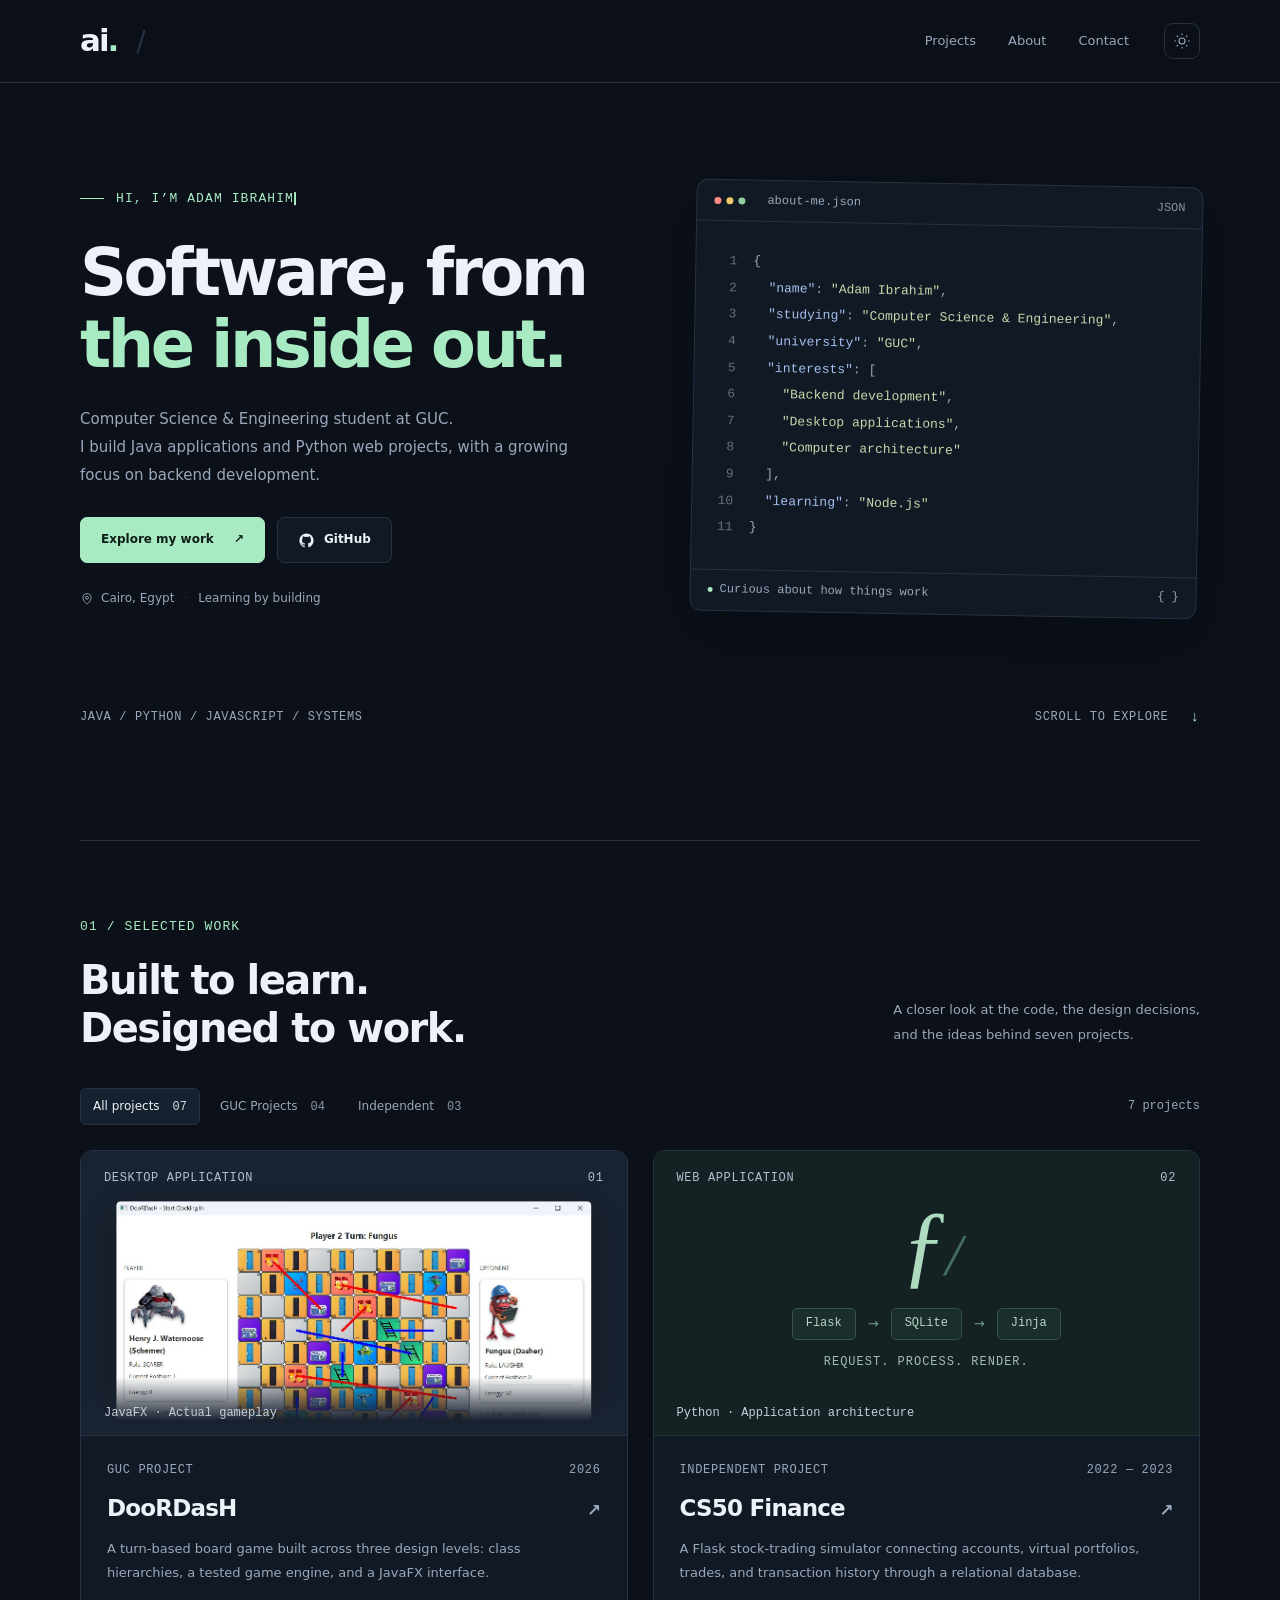
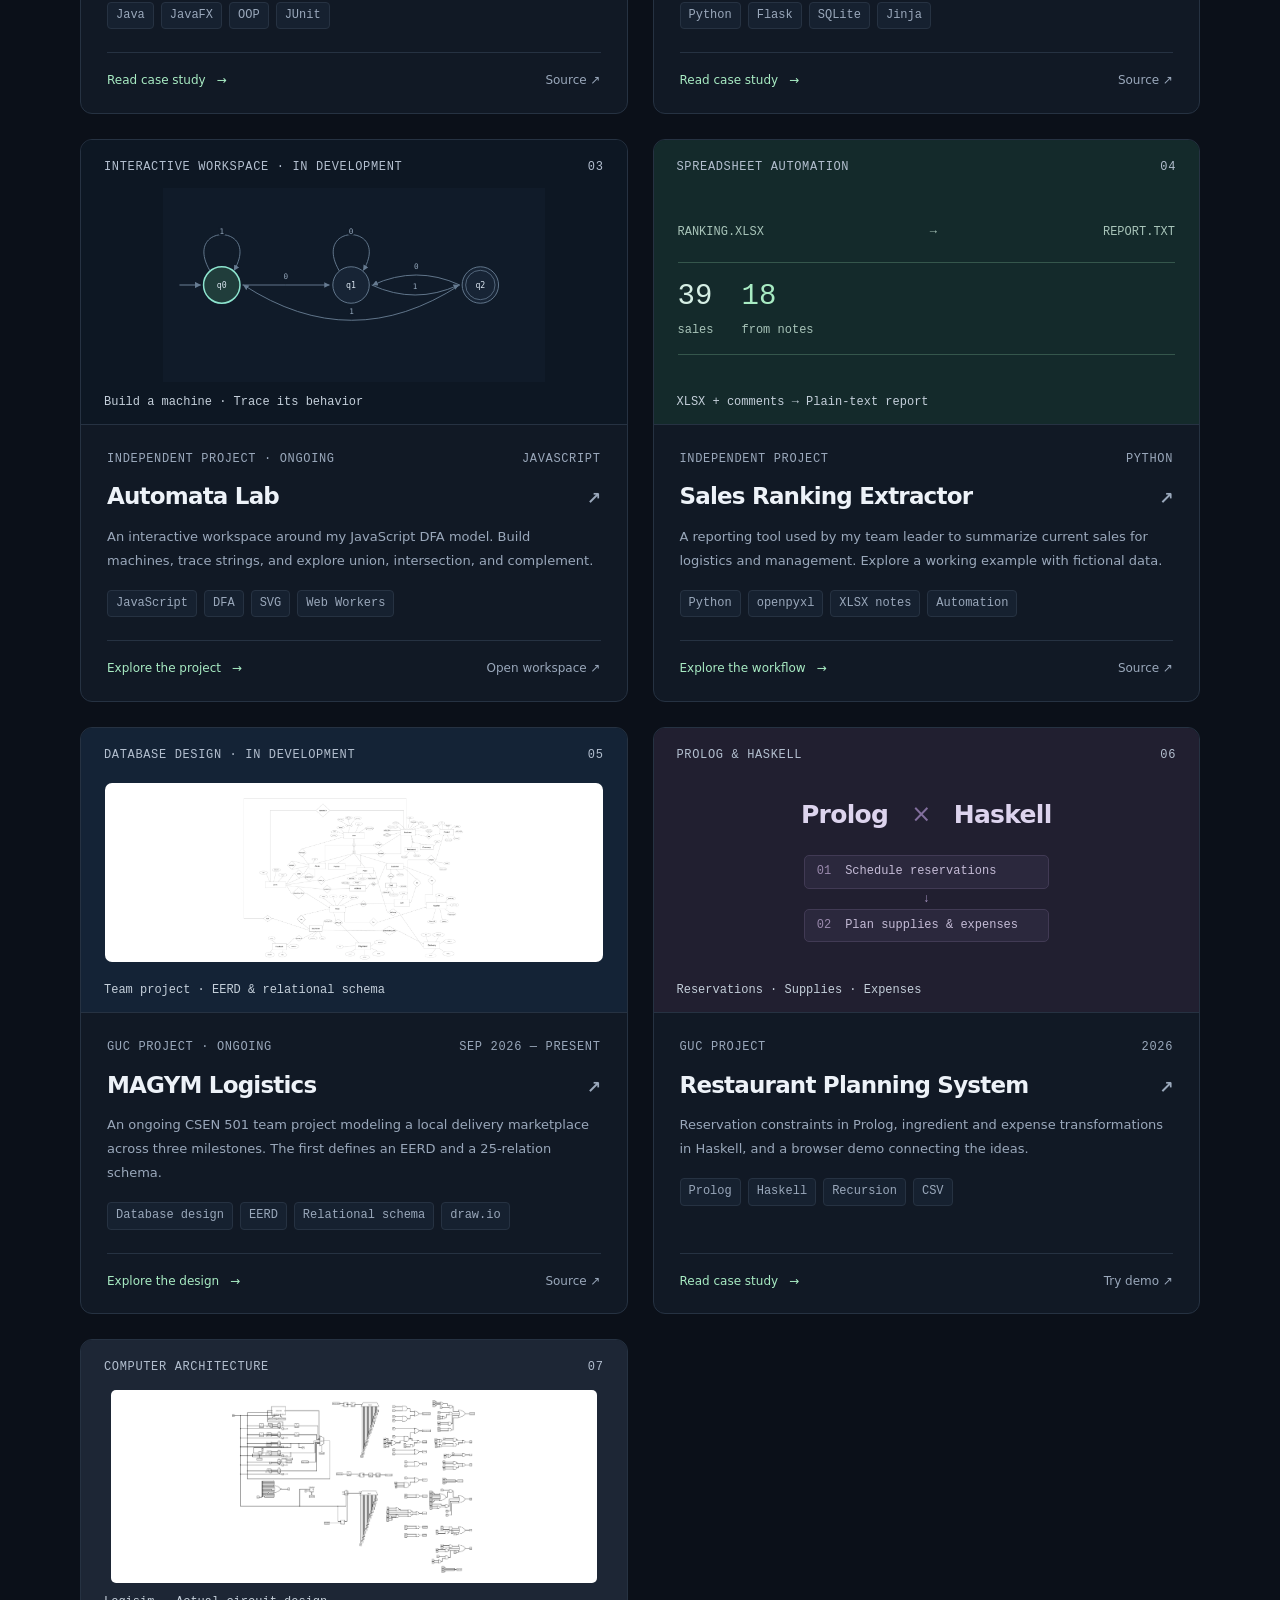
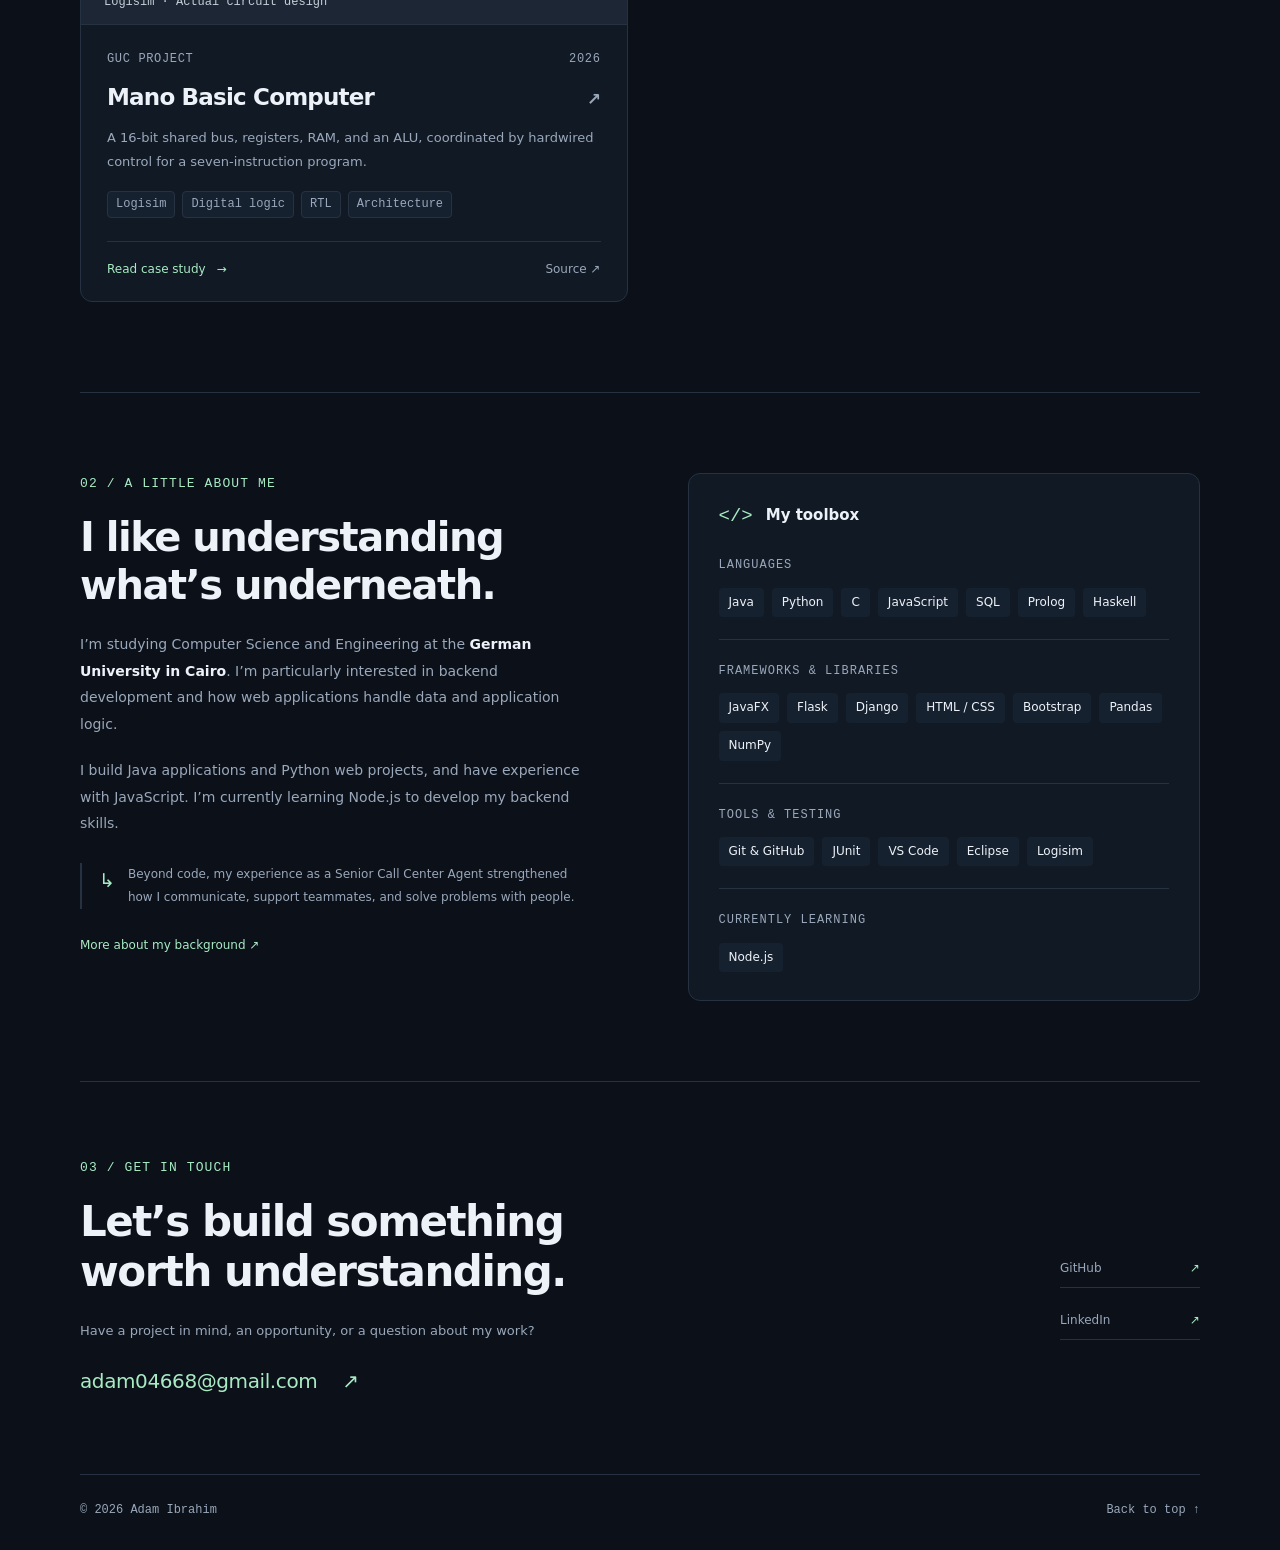
==== commit d121c9a8: "Link Automata Lab to automatic deployment and document new DFA operations" ====
--- a/index.html
+++ b/index.html
@@ -16,7 +16,7 @@
 <div class="project-grid">
 <article class="project-card" data-category="guc"><a class="project-visual game-visual" href="projects/doordash/" aria-label="Explore DooRDasH"><div class="visual-topline"><span>DESKTOP APPLICATION</span><span>01</span></div><img src="assets/doordash-gameplay.png" width="1003" height="709" alt="DooRDasH JavaFX game with its board, characters, dice controls, and action log." loading="lazy"><span class="image-label">JavaFX · Actual gameplay</span></a><div class="project-card-body"><div class="card-kicker"><span>GUC PROJECT</span><span>2026</span></div><h3><a href="projects/doordash/">DooRDasH</a><span aria-hidden="true">↗</span></h3><p>A turn-based board game built across three design levels: class hierarchies, a tested game engine, and a JavaFX interface.</p><ul class="tags" aria-label="DooRDasH technologies"><li>Java</li><li>JavaFX</li><li>OOP</li><li>JUnit</li></ul><div class="card-links"><a href="projects/doordash/">Read case study <span aria-hidden="true">→</span></a><a href="https://github.com/doma990/doordash-board-game">Source ↗</a></div></div></article>
 <article class="project-card" data-category="independent"><a class="project-visual finance-visual" href="projects/cs50-finance/" aria-label="Explore CS50 Finance"><div class="visual-topline"><span>WEB APPLICATION</span><span>02</span></div><div class="finance-art" aria-hidden="true"><div class="finance-symbol">ƒ<span>/</span></div><div class="architecture-flow"><span>Flask</span><i>→</i><span>SQLite</span><i>→</i><span>Jinja</span></div><div class="finance-caption">REQUEST. PROCESS. RENDER.</div></div><span class="image-label">Python · Application architecture</span></a><div class="project-card-body"><div class="card-kicker"><span>INDEPENDENT PROJECT</span><span>2022 — 2023</span></div><h3><a href="projects/cs50-finance/">CS50 Finance</a><span aria-hidden="true">↗</span></h3><p>A Flask stock-trading simulator connecting accounts, virtual portfolios, trades, and transaction history through a relational database.</p><ul class="tags" aria-label="Finance technologies"><li>Python</li><li>Flask</li><li>SQLite</li><li>Jinja</li></ul><div class="card-links"><a href="projects/cs50-finance/">Read case study <span aria-hidden="true">→</span></a><a href="https://github.com/doma990/cs50-finance">Source ↗</a></div></div></article>
-<article class="project-card" data-category="independent"><a class="project-visual" style="background:#0d1723" href="projects/automata-lab/" aria-label="Explore Automata Lab"><div class="visual-topline"><span>INTERACTIVE WORKSPACE · IN DEVELOPMENT</span><span>03</span></div><img src="projects/automata-lab/images/dfa-example.svg" width="900" height="520" alt="Three-state DFA recognizing binary strings ending in 01, exported from Automata Lab." loading="lazy" style="position:absolute;inset:48px 18px auto;width:calc(100% - 36px);height:calc(100% - 90px);object-fit:contain"><span class="image-label">Build a machine · Trace its behavior</span></a><div class="project-card-body"><div class="card-kicker"><span>INDEPENDENT PROJECT · ONGOING</span><span>JAVASCRIPT</span></div><h3><a href="projects/automata-lab/">Automata Lab</a><span aria-hidden="true">↗</span></h3><p>An interactive workspace around my JavaScript DFA model. Build machines, trace strings, explore transitions, and combine languages through union.</p><ul class="tags" aria-label="Automata Lab technologies"><li>JavaScript</li><li>DFA</li><li>SVG</li><li>Web Workers</li></ul><div class="card-links"><a href="projects/automata-lab/">Explore the project <span aria-hidden="true">→</span></a><a href="projects/automata-lab/demo/">Open workspace ↗</a></div></div></article>
+<article class="project-card" data-category="independent"><a class="project-visual" style="background:#0d1723" href="projects/automata-lab/" aria-label="Explore Automata Lab"><div class="visual-topline"><span>INTERACTIVE WORKSPACE · IN DEVELOPMENT</span><span>03</span></div><img src="projects/automata-lab/images/dfa-example.svg" width="900" height="520" alt="Three-state DFA recognizing binary strings ending in 01, exported from Automata Lab." loading="lazy" style="position:absolute;inset:48px 18px auto;width:calc(100% - 36px);height:calc(100% - 90px);object-fit:contain"><span class="image-label">Build a machine · Trace its behavior</span></a><div class="project-card-body"><div class="card-kicker"><span>INDEPENDENT PROJECT · ONGOING</span><span>JAVASCRIPT</span></div><h3><a href="projects/automata-lab/">Automata Lab</a><span aria-hidden="true">↗</span></h3><p>An interactive workspace around my JavaScript DFA model. Build machines, trace strings, and explore union, intersection, and complement.</p><ul class="tags" aria-label="Automata Lab technologies"><li>JavaScript</li><li>DFA</li><li>SVG</li><li>Web Workers</li></ul><div class="card-links"><a href="projects/automata-lab/">Explore the project <span aria-hidden="true">→</span></a><a href="https://doma990.github.io/automata-lab/">Open workspace ↗</a></div></div></article>
 <article class="project-card" data-category="independent"><a class="project-visual" style="background:#142a2b" href="projects/sales-ranking-extractor/" aria-label="Explore Sales Ranking Extractor"><div class="visual-topline"><span>SPREADSHEET AUTOMATION</span><span>04</span></div><div style="position:absolute;inset:65px 24px 51px;display:flex;flex-direction:column;justify-content:center;gap:18px;font-family:var(--mono);color:#d5eee4"><div style="display:flex;align-items:center;justify-content:space-between;gap:10px;font-size:12px;color:#a8c4b9"><span>RANKING.XLSX</span><span aria-hidden="true">→</span><span>REPORT.TXT</span></div><div style="display:flex;gap:28px;padding:17px 0;border-top:1px solid #35564c;border-bottom:1px solid #35564c"><span style="font-size:29px;line-height:1.2;color:#d5eee4">39<span style="display:block;font-size:12px;margin-top:8px;color:#a8c4b9">sales</span></span><span style="font-size:29px;line-height:1.2;color:#a8ebc3">18<span style="display:block;font-size:12px;margin-top:8px;color:#a8c4b9">from notes</span></span></div></div><span class="image-label">XLSX + comments → Plain-text report</span></a><div class="project-card-body"><div class="card-kicker"><span>INDEPENDENT PROJECT</span><span>PYTHON</span></div><h3><a href="projects/sales-ranking-extractor/">Sales Ranking Extractor</a><span aria-hidden="true">↗</span></h3><p>A reporting tool used by my team leader to summarize current sales for logistics and management. Explore a working example with fictional data.</p><ul class="tags" aria-label="Sales Ranking Extractor technologies"><li>Python</li><li>openpyxl</li><li>XLSX notes</li><li>Automation</li></ul><div class="card-links"><a href="projects/sales-ranking-extractor/">Explore the workflow <span aria-hidden="true">→</span></a><a href="https://github.com/doma990/sales-ranking-extractor">Source ↗</a></div></div></article>
 <article class="project-card" data-category="guc"><a class="project-visual" style="background:#142336" href="projects/magym-logistics/" aria-label="Explore MAGYM Logistics"><div class="visual-topline"><span>DATABASE DESIGN · IN DEVELOPMENT</span><span>05</span></div><img src="projects/magym-logistics/images/eerd-preview.webp" width="1500" height="1209" alt="Overview of the MAGYM Logistics EER diagram for users, businesses, orders, and delivery." loading="lazy" style="position:absolute;inset:55px 24px auto;width:calc(100% - 48px);height:calc(100% - 105px);object-fit:contain;object-position:center;background:white;border-radius:7px"><span class="image-label">Team project · EERD &amp; relational schema</span></a><div class="project-card-body"><div class="card-kicker"><span>GUC PROJECT · ONGOING</span><span>SEP 2026 — PRESENT</span></div><h3><a href="projects/magym-logistics/">MAGYM Logistics</a><span aria-hidden="true">↗</span></h3><p>An ongoing CSEN 501 team project modeling a local delivery marketplace across three milestones. The first defines an EERD and a 25-relation schema.</p><ul class="tags" aria-label="MAGYM Logistics topics"><li>Database design</li><li>EERD</li><li>Relational schema</li><li>draw.io</li></ul><div class="card-links"><a href="projects/magym-logistics/">Explore the design <span aria-hidden="true">→</span></a><a href="https://github.com/doma990/magym-logistics">Source ↗</a></div></div></article>
 <article class="project-card" data-category="guc"><a class="project-visual restaurant-visual" href="projects/restaurant-planner/" aria-label="Explore Restaurant Planning System"><div class="visual-topline"><span>PROLOG &amp; HASKELL</span><span>06</span></div><div class="restaurant-art" aria-hidden="true"><div class="language-pair"><span>Prolog</span><b>×</b><span>Haskell</span></div><div class="planner-flow"><div><span>01</span>Schedule reservations</div><i>↓</i><div><span>02</span>Plan supplies &amp; expenses</div></div></div><span class="image-label">Reservations · Supplies · Expenses</span></a><div class="project-card-body"><div class="card-kicker"><span>GUC PROJECT</span><span>2026</span></div><h3><a href="projects/restaurant-planner/">Restaurant Planning System</a><span aria-hidden="true">↗</span></h3><p>Reservation constraints in Prolog, ingredient and expense transformations in Haskell, and a browser demo connecting the ideas.</p><ul class="tags" aria-label="Restaurant planner technologies"><li>Prolog</li><li>Haskell</li><li>Recursion</li><li>CSV</li></ul><div class="card-links"><a href="projects/restaurant-planner/">Read case study <span aria-hidden="true">→</span></a><a href="projects/restaurant-planner/demo/">Try demo ↗</a></div></div></article>
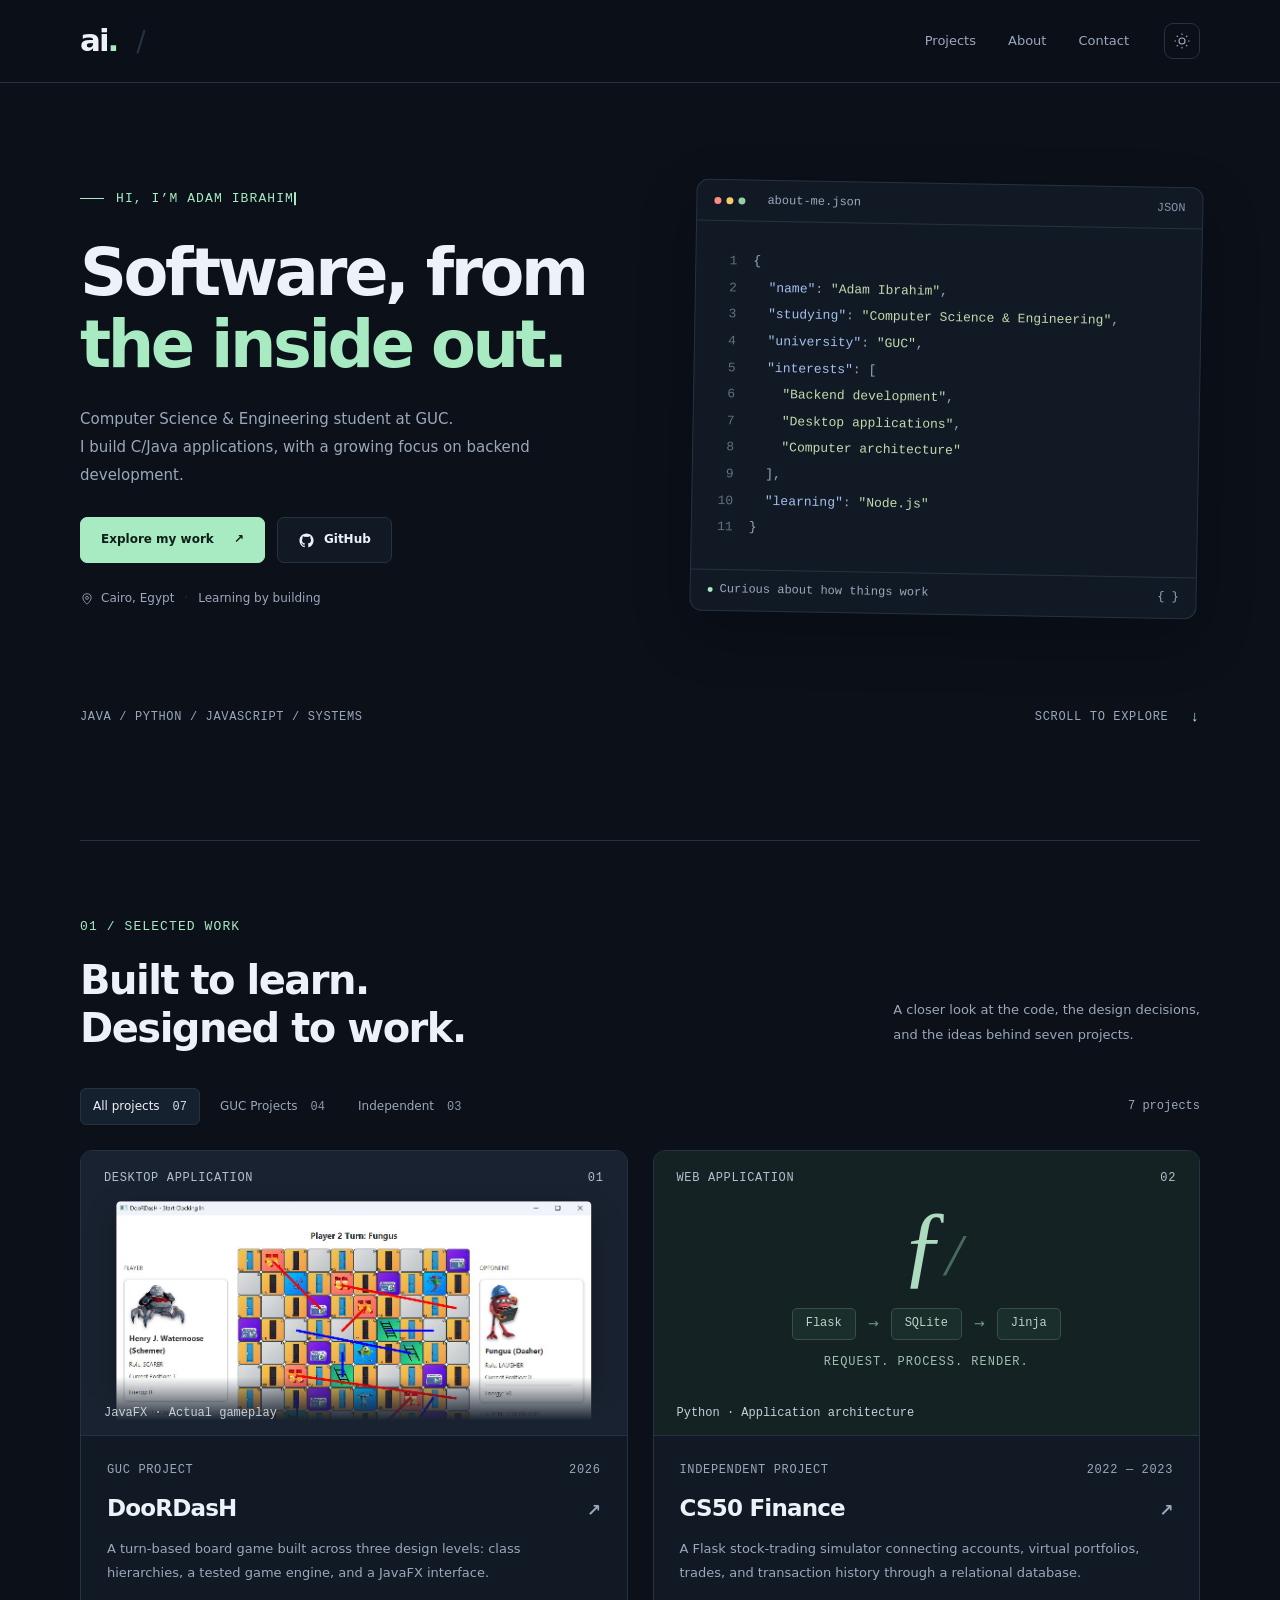
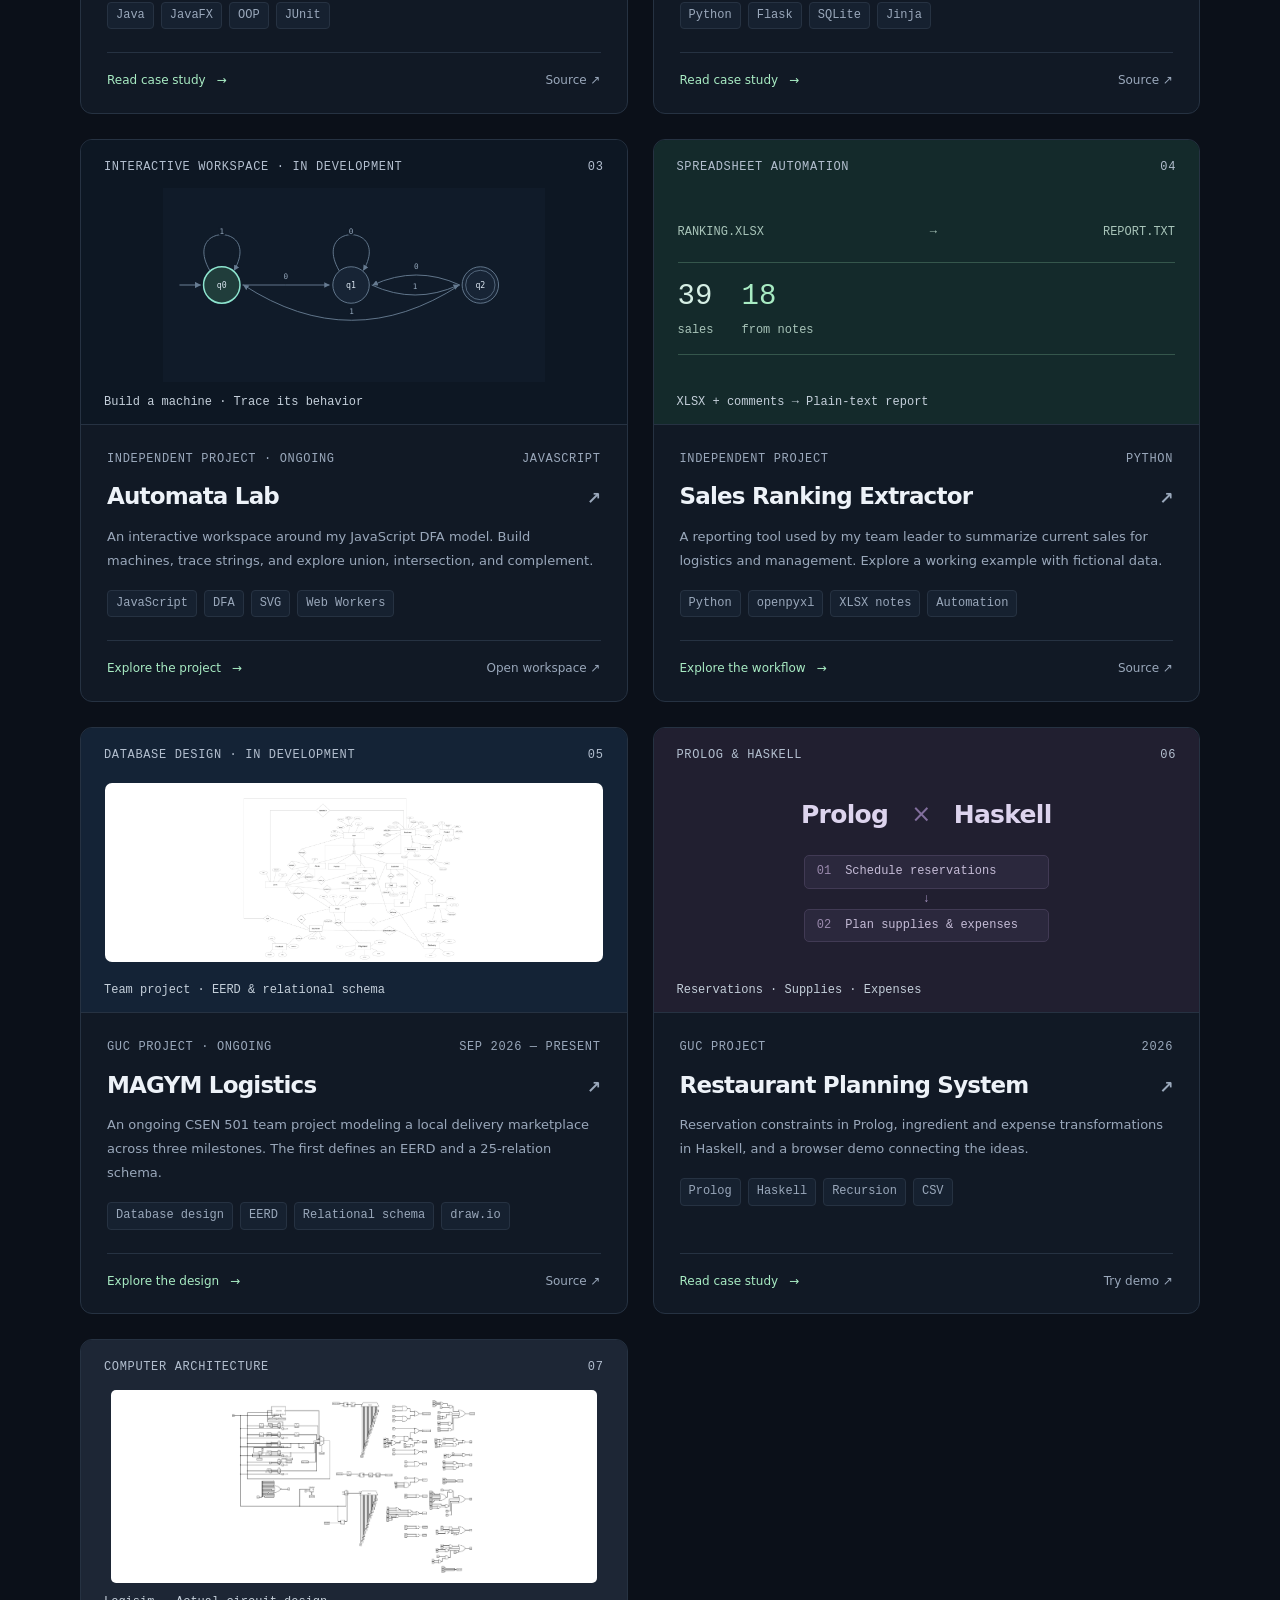
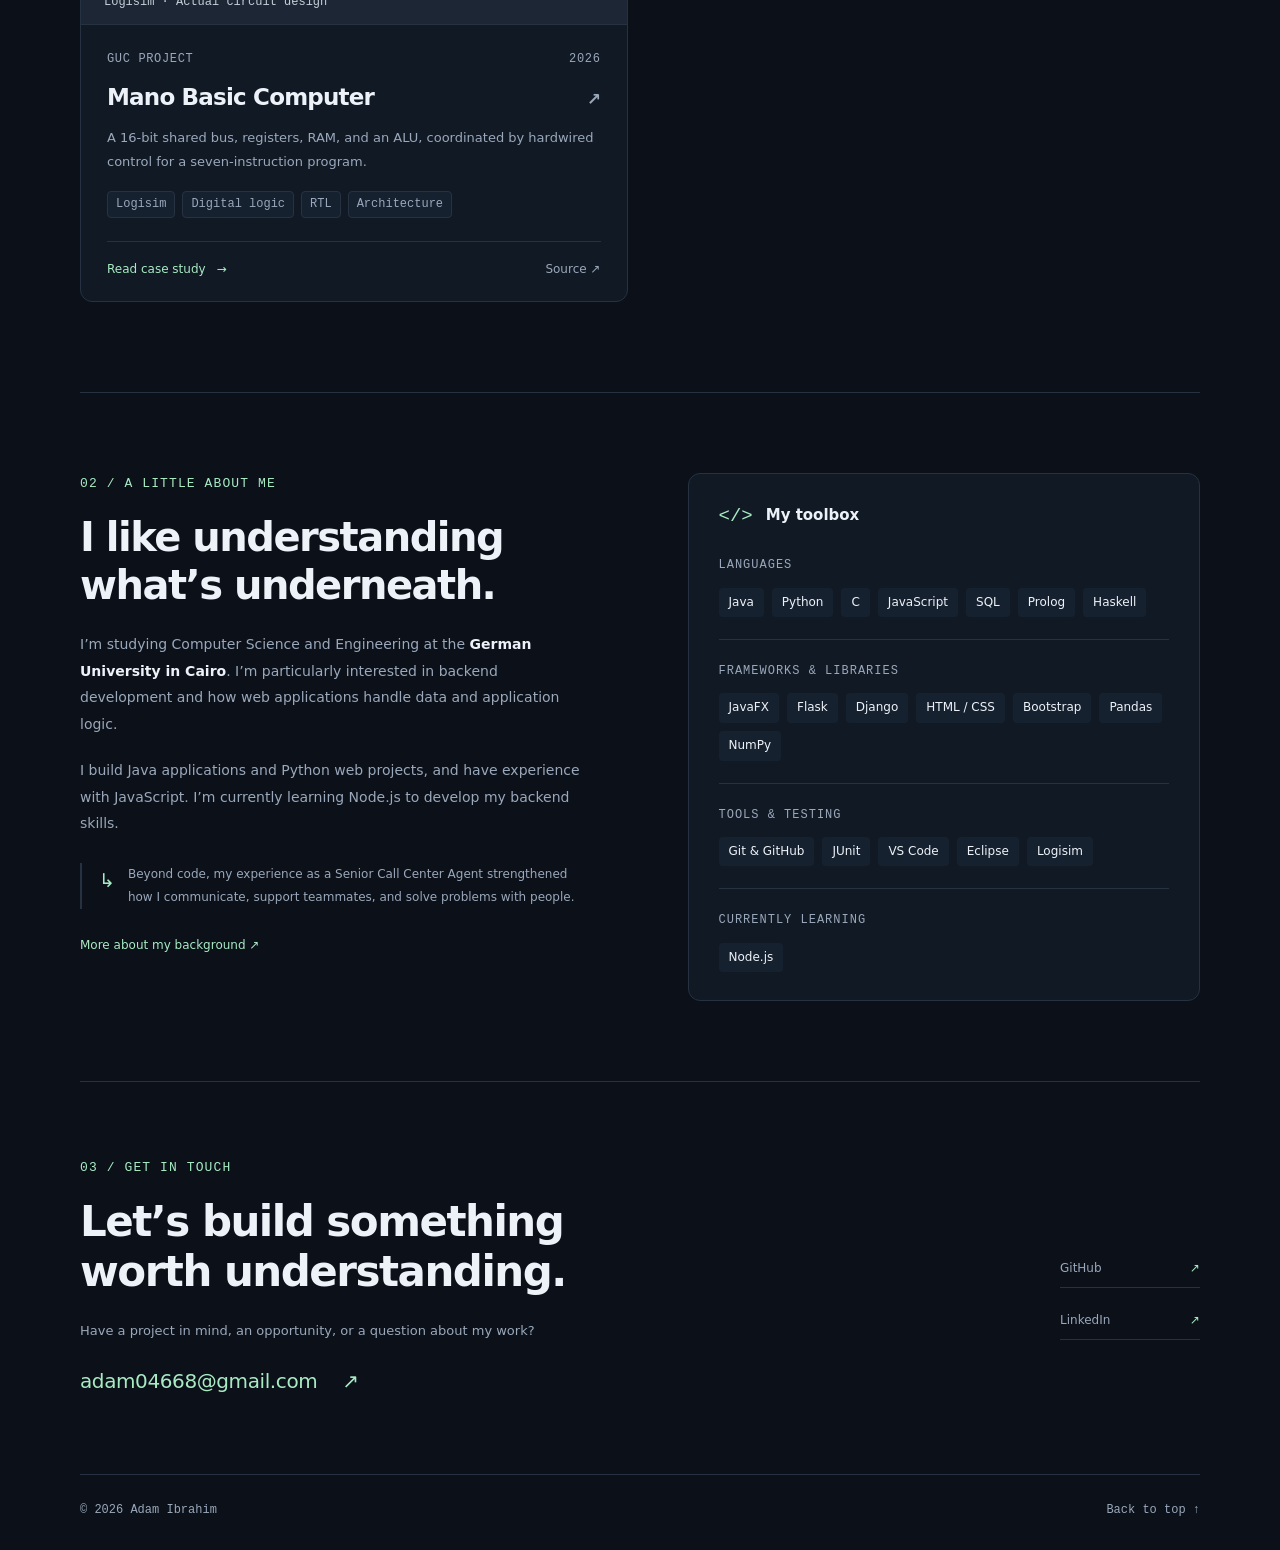
==== commit 195342d2: "Modify hero section and profile interests Updated hero section description and interests in about-me" ====
--- a/index.html
+++ b/index.html
@@ -9,7 +9,7 @@
 <a class="skip" href="#main">Skip to content</a>
 <header class="site-header"><div class="header-inner"><a class="brand" href="./" aria-label="Adam Ibrahim, home">ai<span>.</span><span class="brand-slash" aria-hidden="true">/</span></a><nav class="site-nav" aria-label="Main navigation"><a href="#projects">Projects</a><a href="#about">About</a><a href="#contact">Contact</a></nav><button class="theme-toggle" type="button" aria-label="Switch to light theme" title="Switch theme"><svg viewBox="0 0 24 24" fill="none" stroke="currentColor" stroke-width="1.5" aria-hidden="true"><circle cx="12" cy="12" r="4"/><path d="M12 2v2m0 16v2M2 12h2m16 0h2M5 5l1.5 1.5m11 11L19 19M5 19l1.5-1.5m11-11L19 5"/></svg></button></div></header>
 <main id="main">
-<section class="hero shell" aria-labelledby="hero-title"><div class="hero-copy"><p class="hero-hello"><span class="hello-line" aria-hidden="true"></span><span class="greeting-typewriter"><span class="greeting-text">HI, I’M ADAM IBRAHIM</span></span></p><h1 id="hero-title">Software, from<br><span>the inside out.</span></h1><p class="hero-description">Computer Science &amp; Engineering student at GUC.<br class="desktop-break"> I build Java applications and Python web projects, with a growing focus on backend development.</p><div class="hero-actions"><a class="button primary" href="#projects">Explore my work <span aria-hidden="true">↗</span></a><a class="button secondary" href="https://github.com/doma990"><svg viewBox="0 0 24 24" fill="currentColor" aria-hidden="true"><path d="M12 2a10 10 0 0 0-3.16 19.49c.5.09.68-.22.68-.48v-1.86c-2.78.6-3.37-1.18-3.37-1.18-.45-1.16-1.11-1.47-1.11-1.47-.91-.62.07-.61.07-.61 1 .07 1.53 1.03 1.53 1.03.9 1.53 2.34 1.09 2.91.83.09-.65.35-1.09.64-1.34-2.22-.25-4.56-1.11-4.56-4.94 0-1.09.39-1.99 1.03-2.69-.1-.26-.45-1.27.1-2.65 0 0 .84-.27 2.75 1.03A9.6 9.6 0 0 1 12 6.82a9.6 9.6 0 0 1 2.5.34c1.91-1.3 2.75-1.03 2.75-1.03.55 1.38.2 2.39.1 2.65.64.7 1.03 1.6 1.03 2.69 0 3.84-2.34 4.69-4.57 4.94.36.31.68.92.68 1.86v2.74c0 .27.18.58.69.48A10 10 0 0 0 12 2Z"/></svg>GitHub</a></div><p class="hero-location"><svg viewBox="0 0 24 24" fill="none" stroke="currentColor" stroke-width="1.5" aria-hidden="true"><path d="M19 10c0 5-7 11-7 11S5 15 5 10a7 7 0 1 1 14 0Z"/><circle cx="12" cy="10" r="2.5"/></svg>Cairo, Egypt <span>·</span> Learning by building</p></div>
+<section class="hero shell" aria-labelledby="hero-title"><div class="hero-copy"><p class="hero-hello"><span class="hello-line" aria-hidden="true"></span><span class="greeting-typewriter"><span class="greeting-text">HI, I’M ADAM IBRAHIM</span></span></p><h1 id="hero-title">Software, from<br><span>the inside out.</span></h1><p class="hero-description">Computer Science &amp; Engineering student at GUC.<br class="desktop-break"> I build C/Java applications, with a growing focus on backend development.</p><div class="hero-actions"><a class="button primary" href="#projects">Explore my work <span aria-hidden="true">↗</span></a><a class="button secondary" href="https://github.com/doma990"><svg viewBox="0 0 24 24" fill="currentColor" aria-hidden="true"><path d="M12 2a10 10 0 0 0-3.16 19.49c.5.09.68-.22.68-.48v-1.86c-2.78.6-3.37-1.18-3.37-1.18-.45-1.16-1.11-1.47-1.11-1.47-.91-.62.07-.61.07-.61 1 .07 1.53 1.03 1.53 1.03.9 1.53 2.34 1.09 2.91.83.09-.65.35-1.09.64-1.34-2.22-.25-4.56-1.11-4.56-4.94 0-1.09.39-1.99 1.03-2.69-.1-.26-.45-1.27.1-2.65 0 0 .84-.27 2.75 1.03A9.6 9.6 0 0 1 12 6.82a9.6 9.6 0 0 1 2.5.34c1.91-1.3 2.75-1.03 2.75-1.03.55 1.38.2 2.39.1 2.65.64.7 1.03 1.6 1.03 2.69 0 3.84-2.34 4.69-4.57 4.94.36.31.68.92.68 1.86v2.74c0 .27.18.58.69.48A10 10 0 0 0 12 2Z"/></svg>GitHub</a></div><p class="hero-location"><svg viewBox="0 0 24 24" fill="none" stroke="currentColor" stroke-width="1.5" aria-hidden="true"><path d="M19 10c0 5-7 11-7 11S5 15 5 10a7 7 0 1 1 14 0Z"/><circle cx="12" cy="10" r="2.5"/></svg>Cairo, Egypt <span>·</span> Learning by building</p></div>
 <div class="profile-editor" aria-label="Developer profile"><div class="editor-toolbar"><div class="window-dots" aria-hidden="true"><i></i><i></i><i></i></div><span>about-me.json</span><span class="editor-language">JSON</span></div><div class="editor-content"><pre><code><span class="code-line"><span class="line-number" aria-hidden="true">1</span><span class="code-text">{</span></span><span class="code-line"><span class="line-number" aria-hidden="true">2</span><span class="code-text">  <span class="code-key">"name"</span>: <span class="code-string">"Adam Ibrahim"</span>,</span></span><span class="code-line"><span class="line-number" aria-hidden="true">3</span><span class="code-text">  <span class="code-key">"studying"</span>: <span class="code-string">"Computer Science &amp; Engineering"</span>,</span></span><span class="code-line"><span class="line-number" aria-hidden="true">4</span><span class="code-text">  <span class="code-key">"university"</span>: <span class="code-string">"GUC"</span>,</span></span><span class="code-line"><span class="line-number" aria-hidden="true">5</span><span class="code-text">  <span class="code-key">"interests"</span>: [</span></span><span class="code-line"><span class="line-number" aria-hidden="true">6</span><span class="code-text">    <span class="code-string">"Backend development"</span>,</span></span><span class="code-line"><span class="line-number" aria-hidden="true">7</span><span class="code-text">    <span class="code-string">"Desktop applications"</span>,</span></span><span class="code-line"><span class="line-number" aria-hidden="true">8</span><span class="code-text">    <span class="code-string">"Computer architecture"</span></span></span><span class="code-line"><span class="line-number" aria-hidden="true">9</span><span class="code-text">  ],</span></span><span class="code-line"><span class="line-number" aria-hidden="true">10</span><span class="code-text">  <span class="code-key">"learning"</span>: <span class="code-string">"Node.js"</span></span></span><span class="code-line"><span class="line-number" aria-hidden="true">11</span><span class="code-text">}</span></span></code></pre></div><div class="editor-status"><span><span class="status-dot" aria-hidden="true"></span>Curious about how things work</span><span aria-hidden="true">{ }</span></div></div>
 <div class="hero-bottom"><span>JAVA / PYTHON / JAVASCRIPT / SYSTEMS</span><a href="#projects">SCROLL TO EXPLORE <span aria-hidden="true">↓</span></a></div></section>
 <section class="projects-section shell" id="projects" aria-labelledby="projects-title"><div class="section-heading"><div><p class="eyebrow">01 / SELECTED WORK</p><h2 id="projects-title">Built to learn.<br>Designed to work.</h2></div><p class="section-description">A closer look at the code, the design decisions,<br class="desktop-break"> and the ideas behind seven projects.</p></div><span class="hash-anchor" id="guc-projects"></span><span class="hash-anchor" id="academic-projects"></span><span class="hash-anchor" id="independent-projects"></span><span class="hash-anchor" id="large-projects"></span><span class="hash-anchor" id="small-projects"></span><div class="project-toolbar"><div class="project-filters" role="group" aria-label="Filter projects"><button type="button" class="filter-button active" data-filter="all" aria-pressed="true">All projects <span>07</span></button><button type="button" class="filter-button" data-filter="guc" aria-pressed="false">GUC Projects <span>04</span></button><button type="button" class="filter-button" data-filter="independent" aria-pressed="false">Independent <span>03</span></button></div><span class="project-count" role="status" aria-live="polite">7 projects</span></div>
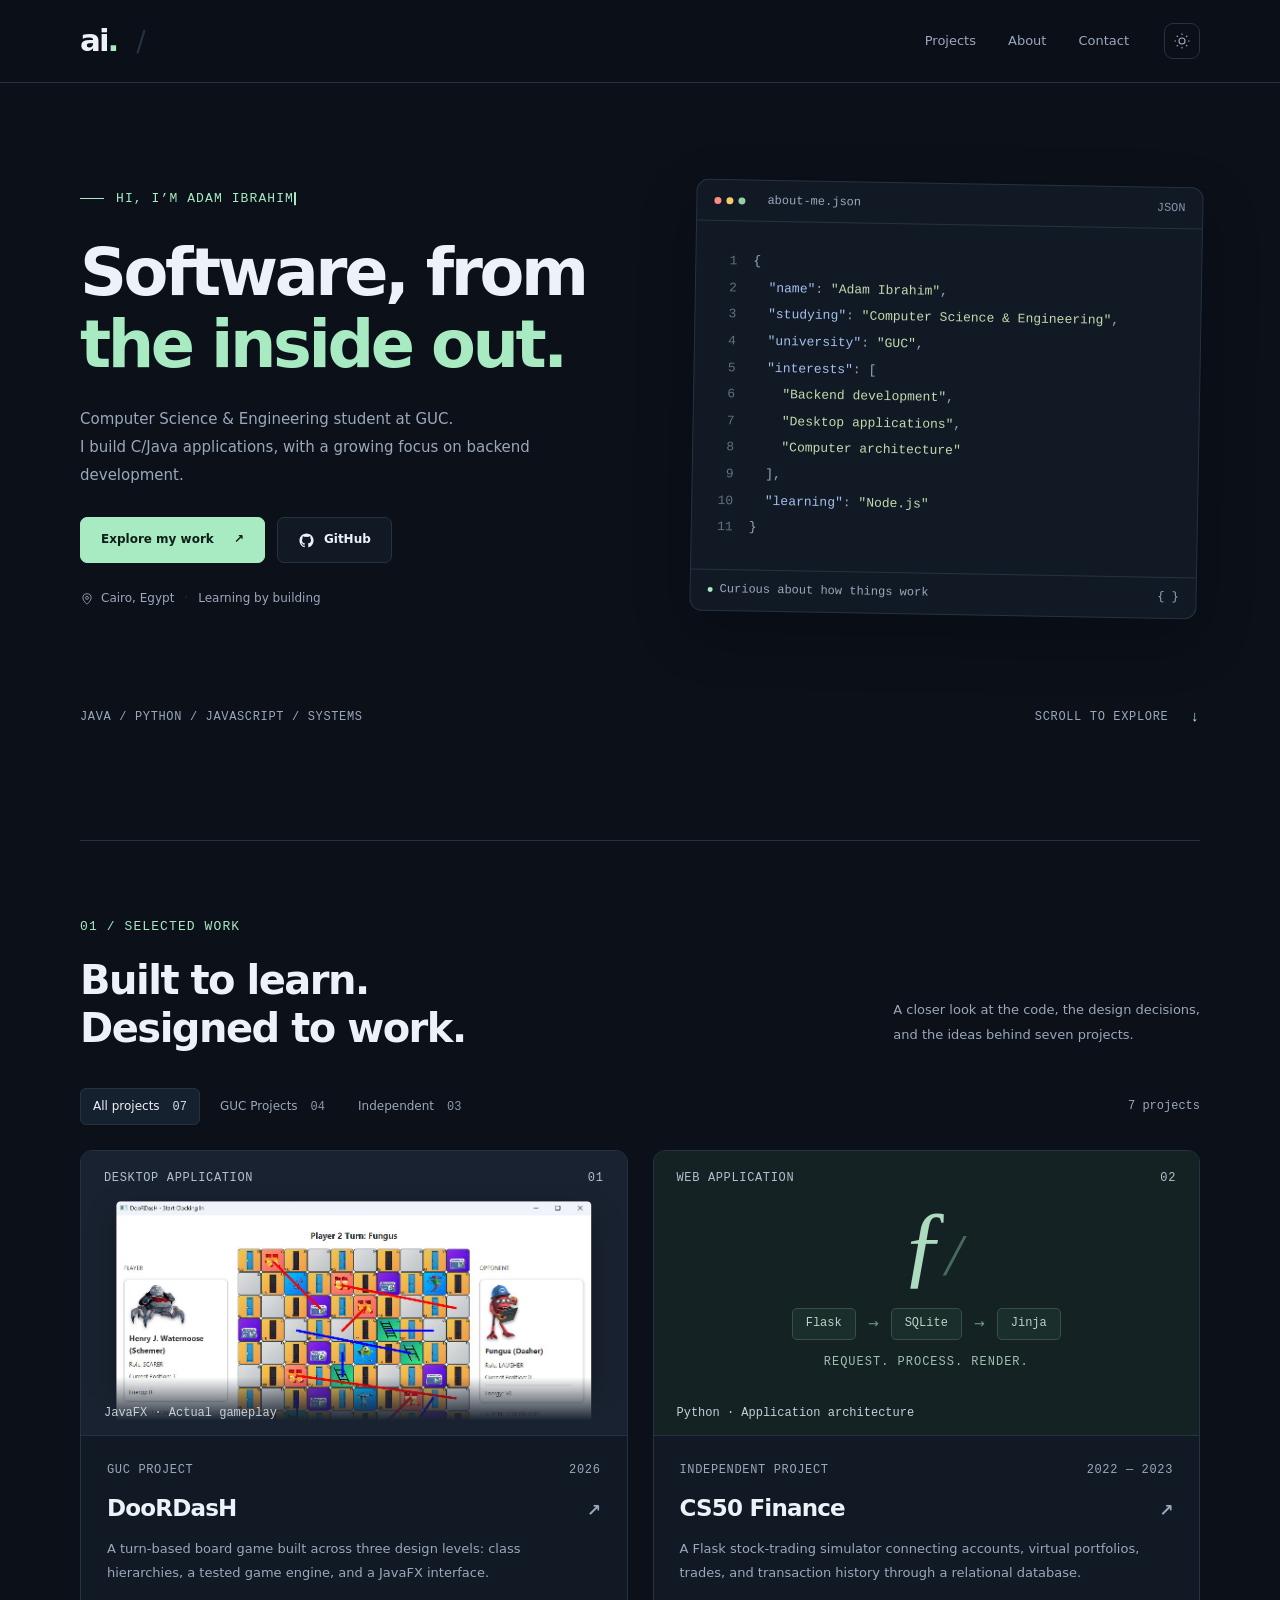
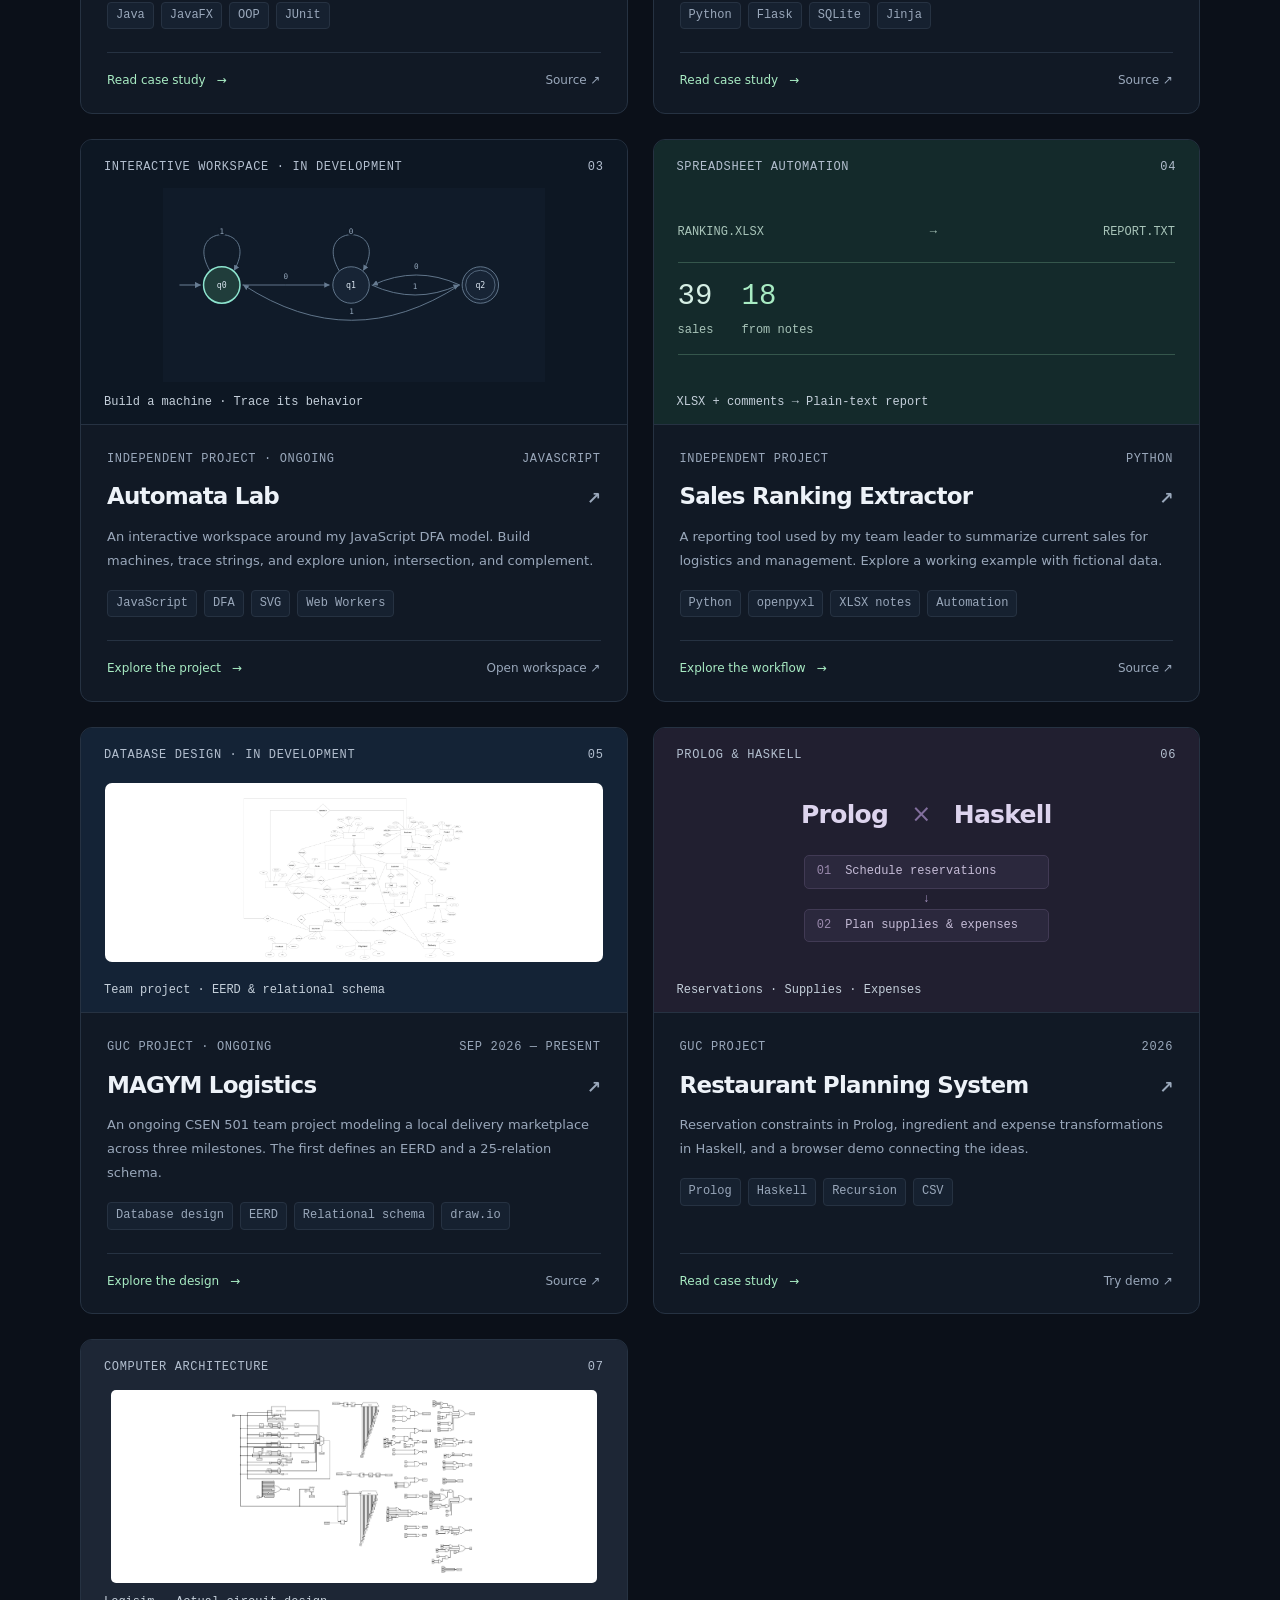
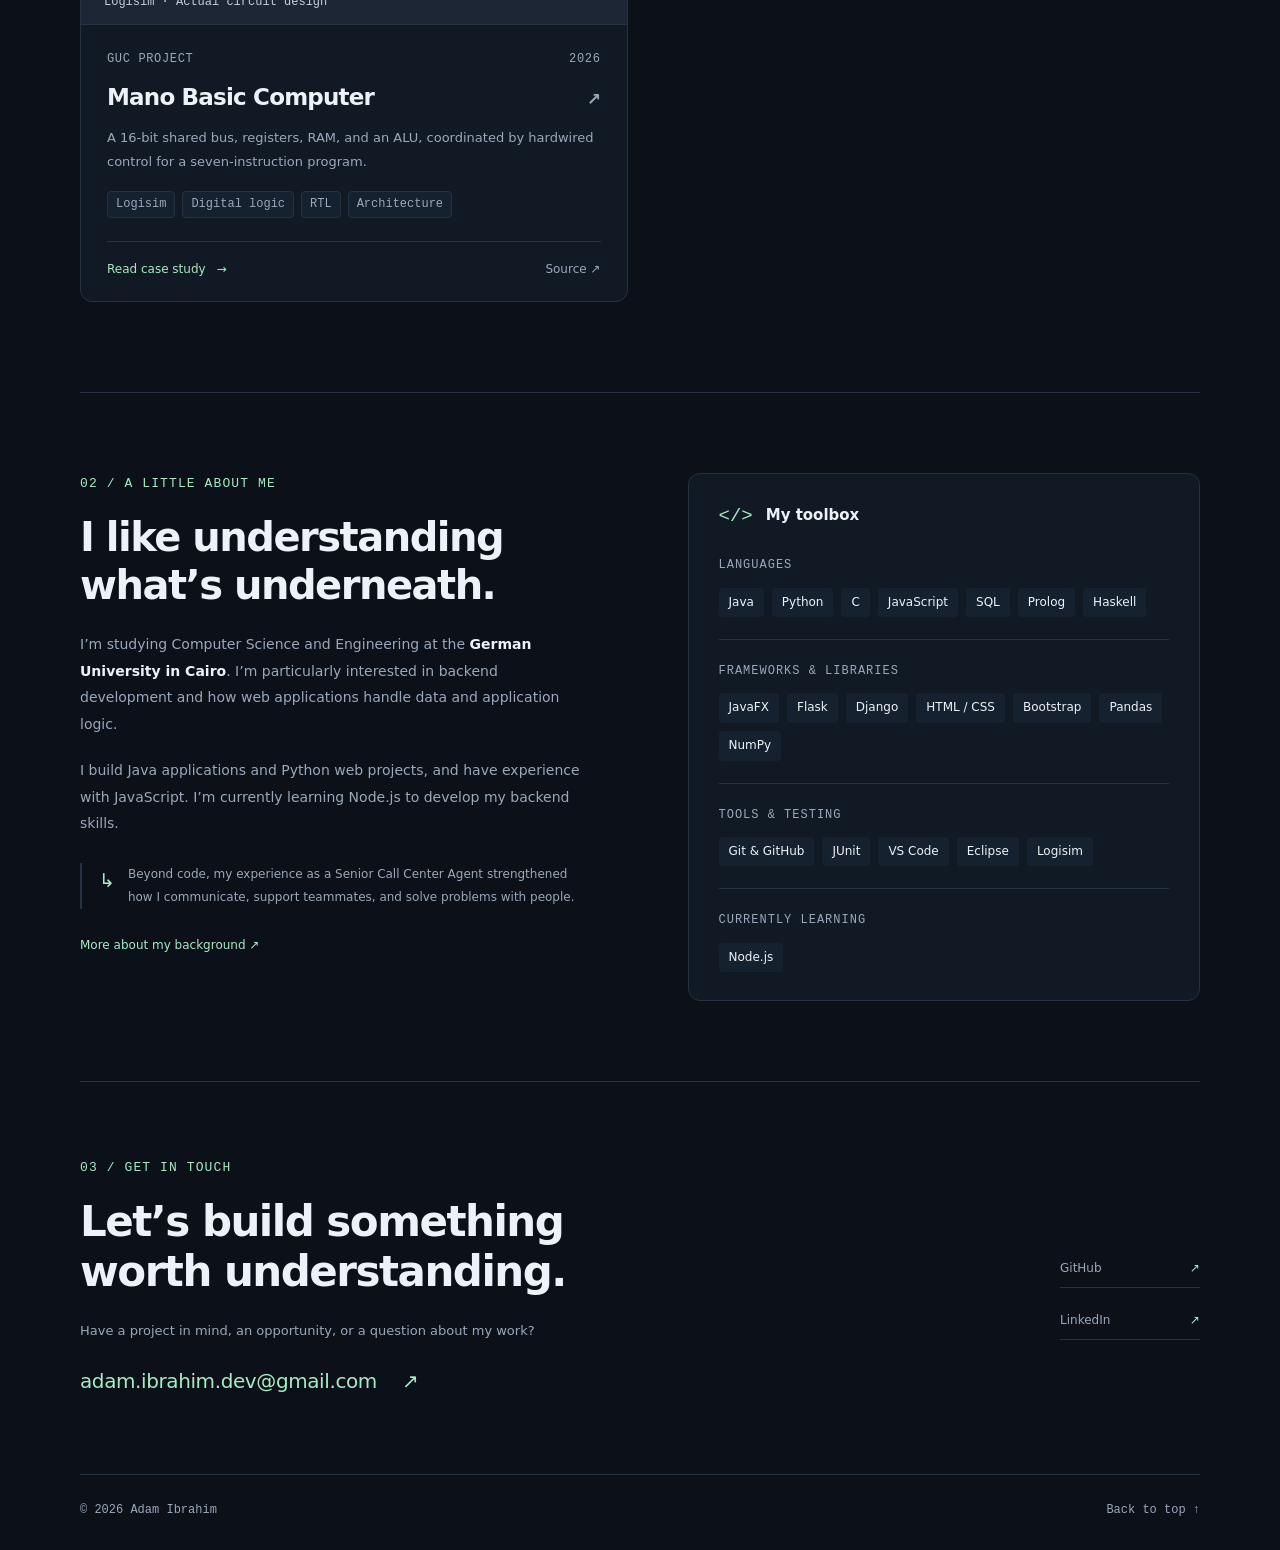
==== commit c9976cd2: "Update professional contact email" ====
--- a/index.html
+++ b/index.html
@@ -23,6 +23,6 @@
 <article class="project-card" data-category="guc"><a class="project-visual computer-visual" href="projects/mano-basic-computer/" aria-label="Explore Mano Basic Computer"><div class="visual-topline"><span>COMPUTER ARCHITECTURE</span><span>07</span></div><div class="circuit-window"><img src="projects/mano-basic-computer/images/main.png" width="2423" height="1722" alt="The actual Logisim design with a shared bus, registers, RAM, ALU, and control gates." loading="lazy"></div><span class="image-label">Logisim · Actual circuit design</span></a><div class="project-card-body"><div class="card-kicker"><span>GUC PROJECT</span><span>2026</span></div><h3><a href="projects/mano-basic-computer/">Mano Basic Computer</a><span aria-hidden="true">↗</span></h3><p>A 16-bit shared bus, registers, RAM, and an ALU, coordinated by hardwired control for a seven-instruction program.</p><ul class="tags" aria-label="Computer technologies"><li>Logisim</li><li>Digital logic</li><li>RTL</li><li>Architecture</li></ul><div class="card-links"><a href="projects/mano-basic-computer/">Read case study <span aria-hidden="true">→</span></a><a href="https://github.com/doma990/mano-basic-computer">Source ↗</a></div></div></article>
 </div></section>
 <section class="about-section shell" id="about" aria-labelledby="about-title"><div class="about-copy"><p class="eyebrow">02 / A LITTLE ABOUT ME</p><h2 id="about-title">I like understanding<br>what’s underneath.</h2><p>I’m studying Computer Science and Engineering at the <strong>German University in Cairo</strong>. I’m particularly interested in backend development and how web applications handle data and application logic.</p><p>I build Java applications and Python web projects, and have experience with JavaScript. I’m currently learning Node.js to develop my backend skills.</p><div class="experience-note"><span class="note-symbol" aria-hidden="true">↳</span><p>Beyond code, my experience as a Senior Call Center Agent strengthened how I communicate, support teammates, and solve problems with people.</p></div><a class="text-link" href="https://www.linkedin.com/in/adam-ahmed-25194b29a">More about my background ↗</a></div><div class="toolbox" id="skills"><p class="toolbox-title"><span aria-hidden="true">&lt;/&gt;</span> My toolbox</p><div class="toolbox-group"><h3>Languages</h3><div class="tool-pills"><span>Java</span><span>Python</span><span>C</span><span>JavaScript</span><span>SQL</span><span>Prolog</span><span>Haskell</span></div></div><div class="toolbox-group"><h3>Frameworks &amp; libraries</h3><div class="tool-pills"><span>JavaFX</span><span>Flask</span><span>Django</span><span>HTML / CSS</span><span>Bootstrap</span><span>Pandas</span><span>NumPy</span></div></div><div class="toolbox-group"><h3>Tools &amp; testing</h3><div class="tool-pills"><span>Git &amp; GitHub</span><span>JUnit</span><span>VS Code</span><span>Eclipse</span><span>Logisim</span></div></div><div class="toolbox-group"><h3>Currently learning</h3><div class="tool-pills"><span>Node.js</span></div></div></div></section>
-<section class="contact-section shell" id="contact" aria-labelledby="contact-title"><div><p class="eyebrow">03 / GET IN TOUCH</p><h2 id="contact-title">Let’s build something<br>worth understanding.</h2><p>Have a project in mind, an opportunity, or a question about my work?</p><a class="contact-email" href="mailto:adam04668@gmail.com">adam04668@gmail.com <span aria-hidden="true">↗</span></a></div><div class="contact-links"><a href="https://github.com/doma990">GitHub <span aria-hidden="true">↗</span></a><a href="https://www.linkedin.com/in/adam-ahmed-25194b29a">LinkedIn <span aria-hidden="true">↗</span></a></div></section>
+<section class="contact-section shell" id="contact" aria-labelledby="contact-title"><div><p class="eyebrow">03 / GET IN TOUCH</p><h2 id="contact-title">Let’s build something<br>worth understanding.</h2><p>Have a project in mind, an opportunity, or a question about my work?</p><a class="contact-email" href="mailto:adam.ibrahim.dev@gmail.com">adam.ibrahim.dev@gmail.com <span aria-hidden="true">↗</span></a></div><div class="contact-links"><a href="https://github.com/doma990">GitHub <span aria-hidden="true">↗</span></a><a href="https://www.linkedin.com/in/adam-ahmed-25194b29a">LinkedIn <span aria-hidden="true">↗</span></a></div></section>
 </main><footer class="site-footer shell"><span>© <span id="year">2026</span> Adam Ibrahim</span><a href="#main">Back to top ↑</a></footer><script src="script.js?v=20261025-guc-categories"></script></body></html>
 
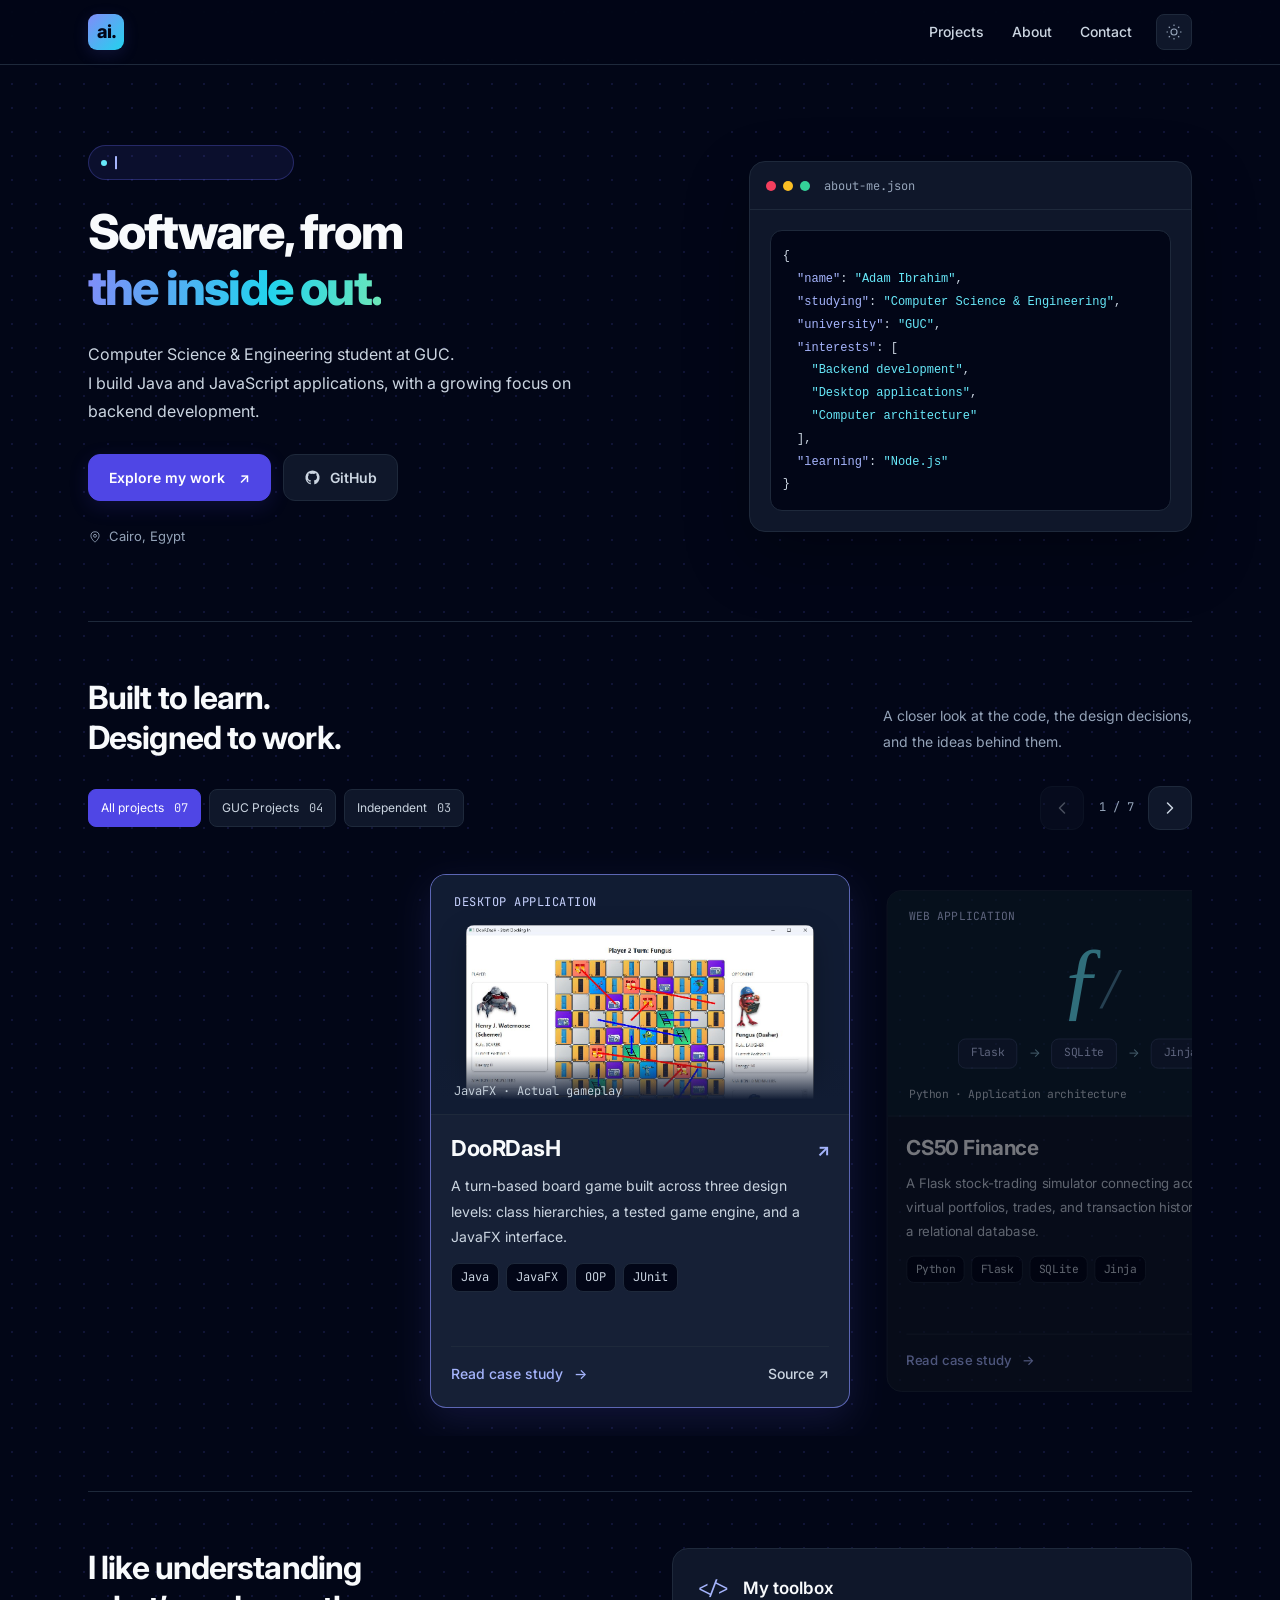
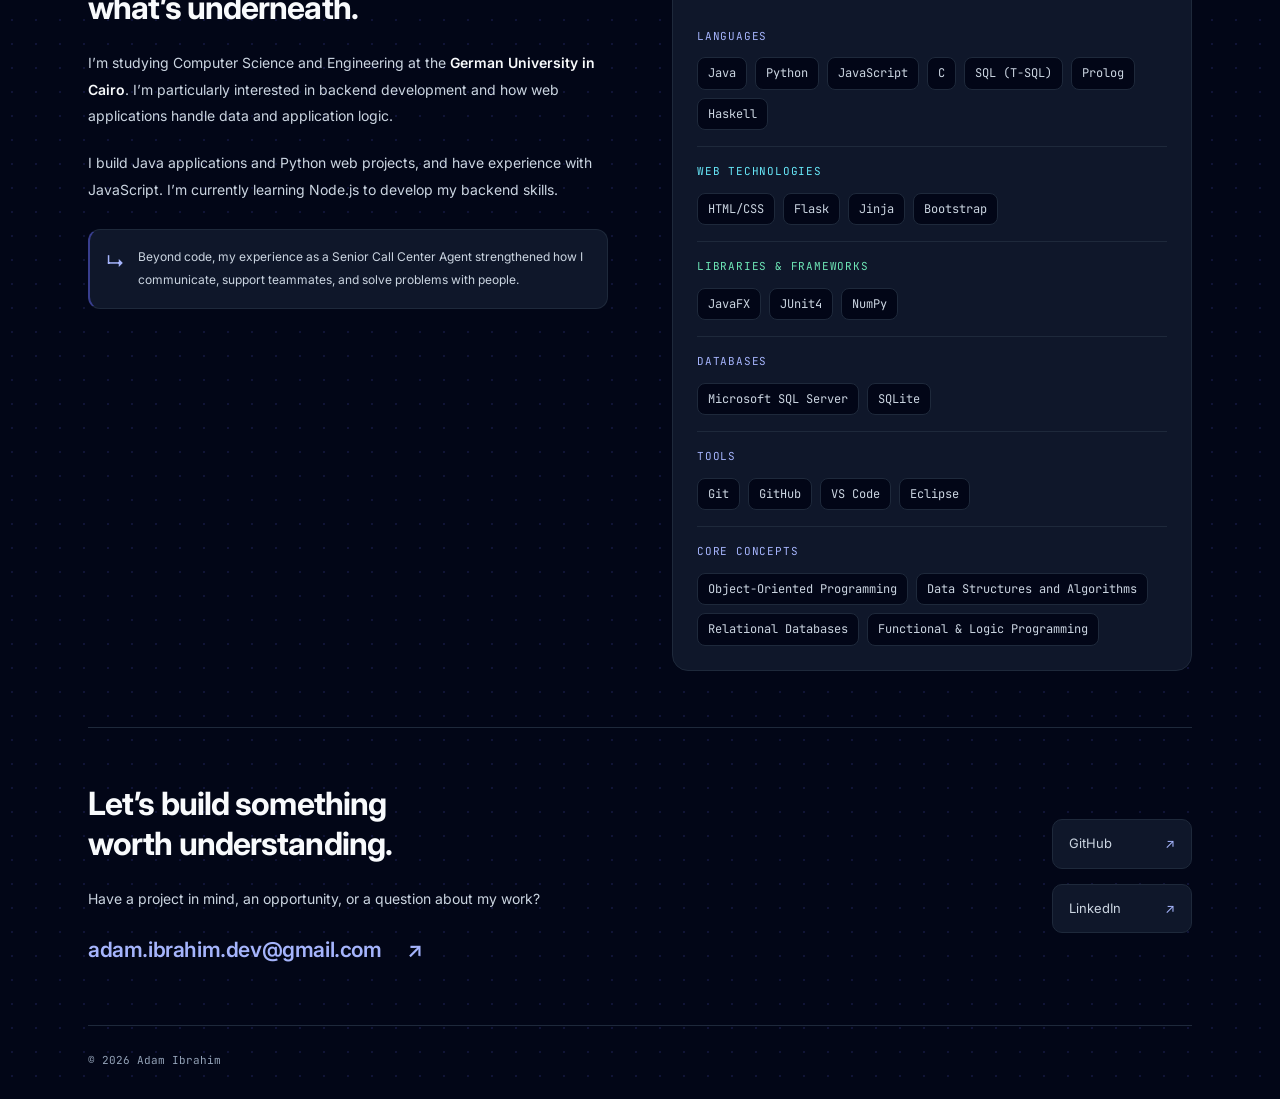
==== commit 8cd88fb5: "Added new skills" ====
--- a/index.html
+++ b/index.html
@@ -3,26 +3,26 @@
 <head>
 <meta charset="utf-8"><meta name="viewport" content="width=device-width,initial-scale=1">
 <meta name="description" content="Adam Ibrahim — Computer Science and Engineering student at GUC. Explore Java applications, Python web projects, and a growing focus on backend development.">
-<meta name="theme-color" content="#0b1019"><title>Adam Ibrahim · Software Developer</title>
-<link rel="icon" href="favicon.svg?v=20261023-redesign" type="image/svg+xml"><link rel="stylesheet" href="styles.css?v=20261024-categories"><script src="theme.js?v=20261023-redesign"></script>
+<meta name="theme-color" content="#020617"><title>Adam Ibrahim · Software Developer</title>
+<link rel="icon" href="favicon.svg?v=20261111-indigo" type="image/svg+xml"><link rel="stylesheet" href="styles.css?v=20261111-typing-loop"><script src="theme.js?v=20261023-redesign"></script>
 </head><body>
 <a class="skip" href="#main">Skip to content</a>
 <header class="site-header"><div class="header-inner"><a class="brand" href="./" aria-label="Adam Ibrahim, home">ai<span>.</span><span class="brand-slash" aria-hidden="true">/</span></a><nav class="site-nav" aria-label="Main navigation"><a href="#projects">Projects</a><a href="#about">About</a><a href="#contact">Contact</a></nav><button class="theme-toggle" type="button" aria-label="Switch to light theme" title="Switch theme"><svg viewBox="0 0 24 24" fill="none" stroke="currentColor" stroke-width="1.5" aria-hidden="true"><circle cx="12" cy="12" r="4"/><path d="M12 2v2m0 16v2M2 12h2m16 0h2M5 5l1.5 1.5m11 11L19 19M5 19l1.5-1.5m11-11L19 5"/></svg></button></div></header>
 <main id="main">
-<section class="hero shell" aria-labelledby="hero-title"><div class="hero-copy"><p class="hero-hello"><span class="hello-line" aria-hidden="true"></span><span class="greeting-typewriter"><span class="greeting-text">HI, I’M ADAM IBRAHIM</span></span></p><h1 id="hero-title">Software, from<br><span>the inside out.</span></h1><p class="hero-description">Computer Science &amp; Engineering student at GUC.<br class="desktop-break"> I build C/Java applications, with a growing focus on backend development.</p><div class="hero-actions"><a class="button primary" href="#projects">Explore my work <span aria-hidden="true">↗</span></a><a class="button secondary" href="https://github.com/doma990"><svg viewBox="0 0 24 24" fill="currentColor" aria-hidden="true"><path d="M12 2a10 10 0 0 0-3.16 19.49c.5.09.68-.22.68-.48v-1.86c-2.78.6-3.37-1.18-3.37-1.18-.45-1.16-1.11-1.47-1.11-1.47-.91-.62.07-.61.07-.61 1 .07 1.53 1.03 1.53 1.03.9 1.53 2.34 1.09 2.91.83.09-.65.35-1.09.64-1.34-2.22-.25-4.56-1.11-4.56-4.94 0-1.09.39-1.99 1.03-2.69-.1-.26-.45-1.27.1-2.65 0 0 .84-.27 2.75 1.03A9.6 9.6 0 0 1 12 6.82a9.6 9.6 0 0 1 2.5.34c1.91-1.3 2.75-1.03 2.75-1.03.55 1.38.2 2.39.1 2.65.64.7 1.03 1.6 1.03 2.69 0 3.84-2.34 4.69-4.57 4.94.36.31.68.92.68 1.86v2.74c0 .27.18.58.69.48A10 10 0 0 0 12 2Z"/></svg>GitHub</a></div><p class="hero-location"><svg viewBox="0 0 24 24" fill="none" stroke="currentColor" stroke-width="1.5" aria-hidden="true"><path d="M19 10c0 5-7 11-7 11S5 15 5 10a7 7 0 1 1 14 0Z"/><circle cx="12" cy="10" r="2.5"/></svg>Cairo, Egypt <span>·</span> Learning by building</p></div>
-<div class="profile-editor" aria-label="Developer profile"><div class="editor-toolbar"><div class="window-dots" aria-hidden="true"><i></i><i></i><i></i></div><span>about-me.json</span><span class="editor-language">JSON</span></div><div class="editor-content"><pre><code><span class="code-line"><span class="line-number" aria-hidden="true">1</span><span class="code-text">{</span></span><span class="code-line"><span class="line-number" aria-hidden="true">2</span><span class="code-text">  <span class="code-key">"name"</span>: <span class="code-string">"Adam Ibrahim"</span>,</span></span><span class="code-line"><span class="line-number" aria-hidden="true">3</span><span class="code-text">  <span class="code-key">"studying"</span>: <span class="code-string">"Computer Science &amp; Engineering"</span>,</span></span><span class="code-line"><span class="line-number" aria-hidden="true">4</span><span class="code-text">  <span class="code-key">"university"</span>: <span class="code-string">"GUC"</span>,</span></span><span class="code-line"><span class="line-number" aria-hidden="true">5</span><span class="code-text">  <span class="code-key">"interests"</span>: [</span></span><span class="code-line"><span class="line-number" aria-hidden="true">6</span><span class="code-text">    <span class="code-string">"Backend development"</span>,</span></span><span class="code-line"><span class="line-number" aria-hidden="true">7</span><span class="code-text">    <span class="code-string">"Desktop applications"</span>,</span></span><span class="code-line"><span class="line-number" aria-hidden="true">8</span><span class="code-text">    <span class="code-string">"Computer architecture"</span></span></span><span class="code-line"><span class="line-number" aria-hidden="true">9</span><span class="code-text">  ],</span></span><span class="code-line"><span class="line-number" aria-hidden="true">10</span><span class="code-text">  <span class="code-key">"learning"</span>: <span class="code-string">"Node.js"</span></span></span><span class="code-line"><span class="line-number" aria-hidden="true">11</span><span class="code-text">}</span></span></code></pre></div><div class="editor-status"><span><span class="status-dot" aria-hidden="true"></span>Curious about how things work</span><span aria-hidden="true">{ }</span></div></div>
-<div class="hero-bottom"><span>JAVA / PYTHON / JAVASCRIPT / SYSTEMS</span><a href="#projects">SCROLL TO EXPLORE <span aria-hidden="true">↓</span></a></div></section>
-<section class="projects-section shell" id="projects" aria-labelledby="projects-title"><div class="section-heading"><div><p class="eyebrow">01 / SELECTED WORK</p><h2 id="projects-title">Built to learn.<br>Designed to work.</h2></div><p class="section-description">A closer look at the code, the design decisions,<br class="desktop-break"> and the ideas behind seven projects.</p></div><span class="hash-anchor" id="guc-projects"></span><span class="hash-anchor" id="academic-projects"></span><span class="hash-anchor" id="independent-projects"></span><span class="hash-anchor" id="large-projects"></span><span class="hash-anchor" id="small-projects"></span><div class="project-toolbar"><div class="project-filters" role="group" aria-label="Filter projects"><button type="button" class="filter-button active" data-filter="all" aria-pressed="true">All projects <span>07</span></button><button type="button" class="filter-button" data-filter="guc" aria-pressed="false">GUC Projects <span>04</span></button><button type="button" class="filter-button" data-filter="independent" aria-pressed="false">Independent <span>03</span></button></div><span class="project-count" role="status" aria-live="polite">7 projects</span></div>
-<div class="project-grid">
-<article class="project-card" data-category="guc"><a class="project-visual game-visual" href="projects/doordash/" aria-label="Explore DooRDasH"><div class="visual-topline"><span>DESKTOP APPLICATION</span><span>01</span></div><img src="assets/doordash-gameplay.png" width="1003" height="709" alt="DooRDasH JavaFX game with its board, characters, dice controls, and action log." loading="lazy"><span class="image-label">JavaFX · Actual gameplay</span></a><div class="project-card-body"><div class="card-kicker"><span>GUC PROJECT</span><span>2026</span></div><h3><a href="projects/doordash/">DooRDasH</a><span aria-hidden="true">↗</span></h3><p>A turn-based board game built across three design levels: class hierarchies, a tested game engine, and a JavaFX interface.</p><ul class="tags" aria-label="DooRDasH technologies"><li>Java</li><li>JavaFX</li><li>OOP</li><li>JUnit</li></ul><div class="card-links"><a href="projects/doordash/">Read case study <span aria-hidden="true">→</span></a><a href="https://github.com/doma990/doordash-board-game">Source ↗</a></div></div></article>
-<article class="project-card" data-category="independent"><a class="project-visual finance-visual" href="projects/cs50-finance/" aria-label="Explore CS50 Finance"><div class="visual-topline"><span>WEB APPLICATION</span><span>02</span></div><div class="finance-art" aria-hidden="true"><div class="finance-symbol">ƒ<span>/</span></div><div class="architecture-flow"><span>Flask</span><i>→</i><span>SQLite</span><i>→</i><span>Jinja</span></div><div class="finance-caption">REQUEST. PROCESS. RENDER.</div></div><span class="image-label">Python · Application architecture</span></a><div class="project-card-body"><div class="card-kicker"><span>INDEPENDENT PROJECT</span><span>2022 — 2023</span></div><h3><a href="projects/cs50-finance/">CS50 Finance</a><span aria-hidden="true">↗</span></h3><p>A Flask stock-trading simulator connecting accounts, virtual portfolios, trades, and transaction history through a relational database.</p><ul class="tags" aria-label="Finance technologies"><li>Python</li><li>Flask</li><li>SQLite</li><li>Jinja</li></ul><div class="card-links"><a href="projects/cs50-finance/">Read case study <span aria-hidden="true">→</span></a><a href="https://github.com/doma990/cs50-finance">Source ↗</a></div></div></article>
-<article class="project-card" data-category="independent"><a class="project-visual" style="background:#0d1723" href="projects/automata-lab/" aria-label="Explore Automata Lab"><div class="visual-topline"><span>INTERACTIVE WORKSPACE · IN DEVELOPMENT</span><span>03</span></div><img src="projects/automata-lab/images/dfa-example.svg" width="900" height="520" alt="Three-state DFA recognizing binary strings ending in 01, exported from Automata Lab." loading="lazy" style="position:absolute;inset:48px 18px auto;width:calc(100% - 36px);height:calc(100% - 90px);object-fit:contain"><span class="image-label">Build a machine · Trace its behavior</span></a><div class="project-card-body"><div class="card-kicker"><span>INDEPENDENT PROJECT · ONGOING</span><span>JAVASCRIPT</span></div><h3><a href="projects/automata-lab/">Automata Lab</a><span aria-hidden="true">↗</span></h3><p>An interactive workspace around my JavaScript DFA model. Build machines, trace strings, and explore union, intersection, and complement.</p><ul class="tags" aria-label="Automata Lab technologies"><li>JavaScript</li><li>DFA</li><li>SVG</li><li>Web Workers</li></ul><div class="card-links"><a href="projects/automata-lab/">Explore the project <span aria-hidden="true">→</span></a><a href="https://doma990.github.io/automata-lab/">Open workspace ↗</a></div></div></article>
-<article class="project-card" data-category="independent"><a class="project-visual" style="background:#142a2b" href="projects/sales-ranking-extractor/" aria-label="Explore Sales Ranking Extractor"><div class="visual-topline"><span>SPREADSHEET AUTOMATION</span><span>04</span></div><div style="position:absolute;inset:65px 24px 51px;display:flex;flex-direction:column;justify-content:center;gap:18px;font-family:var(--mono);color:#d5eee4"><div style="display:flex;align-items:center;justify-content:space-between;gap:10px;font-size:12px;color:#a8c4b9"><span>RANKING.XLSX</span><span aria-hidden="true">→</span><span>REPORT.TXT</span></div><div style="display:flex;gap:28px;padding:17px 0;border-top:1px solid #35564c;border-bottom:1px solid #35564c"><span style="font-size:29px;line-height:1.2;color:#d5eee4">39<span style="display:block;font-size:12px;margin-top:8px;color:#a8c4b9">sales</span></span><span style="font-size:29px;line-height:1.2;color:#a8ebc3">18<span style="display:block;font-size:12px;margin-top:8px;color:#a8c4b9">from notes</span></span></div></div><span class="image-label">XLSX + comments → Plain-text report</span></a><div class="project-card-body"><div class="card-kicker"><span>INDEPENDENT PROJECT</span><span>PYTHON</span></div><h3><a href="projects/sales-ranking-extractor/">Sales Ranking Extractor</a><span aria-hidden="true">↗</span></h3><p>A reporting tool used by my team leader to summarize current sales for logistics and management. Explore a working example with fictional data.</p><ul class="tags" aria-label="Sales Ranking Extractor technologies"><li>Python</li><li>openpyxl</li><li>XLSX notes</li><li>Automation</li></ul><div class="card-links"><a href="projects/sales-ranking-extractor/">Explore the workflow <span aria-hidden="true">→</span></a><a href="https://github.com/doma990/sales-ranking-extractor">Source ↗</a></div></div></article>
-<article class="project-card" data-category="guc"><a class="project-visual" style="background:#142336" href="projects/magym-logistics/" aria-label="Explore MAGYM Logistics"><div class="visual-topline"><span>DATABASE DESIGN · IN DEVELOPMENT</span><span>05</span></div><img src="projects/magym-logistics/images/eerd-preview.webp" width="1500" height="1209" alt="Overview of the MAGYM Logistics EER diagram for users, businesses, orders, and delivery." loading="lazy" style="position:absolute;inset:55px 24px auto;width:calc(100% - 48px);height:calc(100% - 105px);object-fit:contain;object-position:center;background:white;border-radius:7px"><span class="image-label">Team project · EERD &amp; relational schema</span></a><div class="project-card-body"><div class="card-kicker"><span>GUC PROJECT · ONGOING</span><span>SEP 2026 — PRESENT</span></div><h3><a href="projects/magym-logistics/">MAGYM Logistics</a><span aria-hidden="true">↗</span></h3><p>An ongoing CSEN 501 team project modeling a local delivery marketplace across three milestones. The first defines an EERD and a 25-relation schema.</p><ul class="tags" aria-label="MAGYM Logistics topics"><li>Database design</li><li>EERD</li><li>Relational schema</li><li>draw.io</li></ul><div class="card-links"><a href="projects/magym-logistics/">Explore the design <span aria-hidden="true">→</span></a><a href="https://github.com/doma990/magym-logistics">Source ↗</a></div></div></article>
-<article class="project-card" data-category="guc"><a class="project-visual restaurant-visual" href="projects/restaurant-planner/" aria-label="Explore Restaurant Planning System"><div class="visual-topline"><span>PROLOG &amp; HASKELL</span><span>06</span></div><div class="restaurant-art" aria-hidden="true"><div class="language-pair"><span>Prolog</span><b>×</b><span>Haskell</span></div><div class="planner-flow"><div><span>01</span>Schedule reservations</div><i>↓</i><div><span>02</span>Plan supplies &amp; expenses</div></div></div><span class="image-label">Reservations · Supplies · Expenses</span></a><div class="project-card-body"><div class="card-kicker"><span>GUC PROJECT</span><span>2026</span></div><h3><a href="projects/restaurant-planner/">Restaurant Planning System</a><span aria-hidden="true">↗</span></h3><p>Reservation constraints in Prolog, ingredient and expense transformations in Haskell, and a browser demo connecting the ideas.</p><ul class="tags" aria-label="Restaurant planner technologies"><li>Prolog</li><li>Haskell</li><li>Recursion</li><li>CSV</li></ul><div class="card-links"><a href="projects/restaurant-planner/">Read case study <span aria-hidden="true">→</span></a><a href="projects/restaurant-planner/demo/">Try demo ↗</a></div></div></article>
-<article class="project-card" data-category="guc"><a class="project-visual computer-visual" href="projects/mano-basic-computer/" aria-label="Explore Mano Basic Computer"><div class="visual-topline"><span>COMPUTER ARCHITECTURE</span><span>07</span></div><div class="circuit-window"><img src="projects/mano-basic-computer/images/main.png" width="2423" height="1722" alt="The actual Logisim design with a shared bus, registers, RAM, ALU, and control gates." loading="lazy"></div><span class="image-label">Logisim · Actual circuit design</span></a><div class="project-card-body"><div class="card-kicker"><span>GUC PROJECT</span><span>2026</span></div><h3><a href="projects/mano-basic-computer/">Mano Basic Computer</a><span aria-hidden="true">↗</span></h3><p>A 16-bit shared bus, registers, RAM, and an ALU, coordinated by hardwired control for a seven-instruction program.</p><ul class="tags" aria-label="Computer technologies"><li>Logisim</li><li>Digital logic</li><li>RTL</li><li>Architecture</li></ul><div class="card-links"><a href="projects/mano-basic-computer/">Read case study <span aria-hidden="true">→</span></a><a href="https://github.com/doma990/mano-basic-computer">Source ↗</a></div></div></article>
-</div></section>
-<section class="about-section shell" id="about" aria-labelledby="about-title"><div class="about-copy"><p class="eyebrow">02 / A LITTLE ABOUT ME</p><h2 id="about-title">I like understanding<br>what’s underneath.</h2><p>I’m studying Computer Science and Engineering at the <strong>German University in Cairo</strong>. I’m particularly interested in backend development and how web applications handle data and application logic.</p><p>I build Java applications and Python web projects, and have experience with JavaScript. I’m currently learning Node.js to develop my backend skills.</p><div class="experience-note"><span class="note-symbol" aria-hidden="true">↳</span><p>Beyond code, my experience as a Senior Call Center Agent strengthened how I communicate, support teammates, and solve problems with people.</p></div><a class="text-link" href="https://www.linkedin.com/in/adam-ahmed-25194b29a">More about my background ↗</a></div><div class="toolbox" id="skills"><p class="toolbox-title"><span aria-hidden="true">&lt;/&gt;</span> My toolbox</p><div class="toolbox-group"><h3>Languages</h3><div class="tool-pills"><span>Java</span><span>Python</span><span>C</span><span>JavaScript</span><span>SQL</span><span>Prolog</span><span>Haskell</span></div></div><div class="toolbox-group"><h3>Frameworks &amp; libraries</h3><div class="tool-pills"><span>JavaFX</span><span>Flask</span><span>Django</span><span>HTML / CSS</span><span>Bootstrap</span><span>Pandas</span><span>NumPy</span></div></div><div class="toolbox-group"><h3>Tools &amp; testing</h3><div class="tool-pills"><span>Git &amp; GitHub</span><span>JUnit</span><span>VS Code</span><span>Eclipse</span><span>Logisim</span></div></div><div class="toolbox-group"><h3>Currently learning</h3><div class="tool-pills"><span>Node.js</span></div></div></div></section>
-<section class="contact-section shell" id="contact" aria-labelledby="contact-title"><div><p class="eyebrow">03 / GET IN TOUCH</p><h2 id="contact-title">Let’s build something<br>worth understanding.</h2><p>Have a project in mind, an opportunity, or a question about my work?</p><a class="contact-email" href="mailto:adam.ibrahim.dev@gmail.com">adam.ibrahim.dev@gmail.com <span aria-hidden="true">↗</span></a></div><div class="contact-links"><a href="https://github.com/doma990">GitHub <span aria-hidden="true">↗</span></a><a href="https://www.linkedin.com/in/adam-ahmed-25194b29a">LinkedIn <span aria-hidden="true">↗</span></a></div></section>
-</main><footer class="site-footer shell"><span>© <span id="year">2026</span> Adam Ibrahim</span><a href="#main">Back to top ↑</a></footer><script src="script.js?v=20261025-guc-categories"></script></body></html>
+<section class="hero shell" aria-labelledby="hero-title"><div class="hero-copy"><p class="hero-hello"><span class="hello-line" aria-hidden="true"></span><span class="greeting-typewriter"><span class="greeting-text">HI, I’M ADAM IBRAHIM</span></span></p><h1 id="hero-title">Software, from<br><span>the inside out.</span></h1><p class="hero-description">Computer Science &amp; Engineering student at GUC.<br class="desktop-break"> I build Java and JavaScript applications, with a growing focus on backend development.</p><div class="hero-actions"><a class="button primary" href="#projects">Explore my work <span aria-hidden="true">↗</span></a><a class="button secondary" href="https://github.com/doma990"><svg viewBox="0 0 24 24" fill="currentColor" aria-hidden="true"><path d="M12 2a10 10 0 0 0-3.16 19.49c.5.09.68-.22.68-.48v-1.86c-2.78.6-3.37-1.18-3.37-1.18-.45-1.16-1.11-1.47-1.11-1.47-.91-.62.07-.61.07-.61 1 .07 1.53 1.03 1.53 1.03.9 1.53 2.34 1.09 2.91.83.09-.65.35-1.09.64-1.34-2.22-.25-4.56-1.11-4.56-4.94 0-1.09.39-1.99 1.03-2.69-.1-.26-.45-1.27.1-2.65 0 0 .84-.27 2.75 1.03A9.6 9.6 0 0 1 12 6.82a9.6 9.6 0 0 1 2.5.34c1.91-1.3 2.75-1.03 2.75-1.03.55 1.38.2 2.39.1 2.65.64.7 1.03 1.6 1.03 2.69 0 3.84-2.34 4.69-4.57 4.94.36.31.68.92.68 1.86v2.74c0 .27.18.58.69.48A10 10 0 0 0 12 2Z"/></svg>GitHub</a></div><p class="hero-location"><svg viewBox="0 0 24 24" fill="none" stroke="currentColor" stroke-width="1.5" aria-hidden="true"><path d="M19 10c0 5-7 11-7 11S5 15 5 10a7 7 0 1 1 14 0Z"/><circle cx="12" cy="10" r="2.5"/></svg>Cairo, Egypt</p></div>
+<div class="profile-editor" aria-label="Developer profile"><div class="editor-toolbar"><div class="window-dots" aria-hidden="true"><i></i><i></i><i></i></div><span>about-me.json</span></div><div class="editor-content"><pre><code><span class="code-line"><span class="code-text">{</span></span><span class="code-line"><span class="code-text">  <span class="code-key">"name"</span>: <span class="code-string">"Adam Ibrahim"</span>,</span></span><span class="code-line"><span class="code-text">  <span class="code-key">"studying"</span>: <span class="code-string">"Computer Science &amp; Engineering"</span>,</span></span><span class="code-line"><span class="code-text">  <span class="code-key">"university"</span>: <span class="code-string">"GUC"</span>,</span></span><span class="code-line"><span class="code-text">  <span class="code-key">"interests"</span>: [</span></span><span class="code-line"><span class="code-text">    <span class="code-string">"Backend development"</span>,</span></span><span class="code-line"><span class="code-text">    <span class="code-string">"Desktop applications"</span>,</span></span><span class="code-line"><span class="code-text">    <span class="code-string">"Computer architecture"</span></span></span><span class="code-line"><span class="code-text">  ],</span></span><span class="code-line"><span class="code-text">  <span class="code-key">"learning"</span>: <span class="code-string">"Node.js"</span></span></span><span class="code-line"><span class="code-text">}</span></span></code></pre></div></div>
+</section>
+<section class="projects-section shell" id="projects" aria-labelledby="projects-title"><div class="section-heading"><div><h2 id="projects-title">Built to learn.<br>Designed to work.</h2></div><p class="section-description">A closer look at the code, the design decisions,<br class="desktop-break"> and the ideas behind them.</p></div><span class="hash-anchor" id="guc-projects"></span><span class="hash-anchor" id="academic-projects"></span><span class="hash-anchor" id="independent-projects"></span><span class="hash-anchor" id="large-projects"></span><span class="hash-anchor" id="small-projects"></span><div class="project-toolbar"><div class="project-filters" role="group" aria-label="Filter projects"><button type="button" class="filter-button active" data-filter="all" aria-pressed="true">All projects <span>07</span></button><button type="button" class="filter-button" data-filter="guc" aria-pressed="false">GUC Projects <span>04</span></button><button type="button" class="filter-button" data-filter="independent" aria-pressed="false">Independent <span>03</span></button></div><div class="carousel-controls" role="group" aria-label="Project carousel controls" hidden><button class="carousel-arrow" type="button" data-carousel-prev aria-label="Previous project" aria-controls="project-carousel-track" disabled><svg viewBox="0 0 24 24" fill="none" stroke="currentColor" stroke-width="1.8" stroke-linecap="round" stroke-linejoin="round" aria-hidden="true"><path d="m15 18-6-6 6-6"/></svg></button><span class="carousel-position" role="status" aria-live="polite" aria-atomic="true">1 / 7</span><button class="carousel-arrow" type="button" data-carousel-next aria-label="Next project" aria-controls="project-carousel-track"><svg viewBox="0 0 24 24" fill="none" stroke="currentColor" stroke-width="1.8" stroke-linecap="round" stroke-linejoin="round" aria-hidden="true"><path d="m9 6 6 6-6 6"/></svg></button></div><span class="project-count visually-hidden" role="status" aria-live="polite">7 projects</span></div>
+<div class="project-carousel" role="region" aria-roledescription="carousel" aria-labelledby="projects-title"><div class="project-grid" id="project-carousel-track" tabindex="0" aria-label="Browse projects with the left and right arrow keys">
+<article class="project-card" data-category="guc"><a class="project-visual game-visual" href="projects/doordash/" aria-label="Explore DooRDasH"><div class="visual-topline"><span>DESKTOP APPLICATION</span></div><img src="assets/doordash-gameplay.png" width="1003" height="709" alt="DooRDasH JavaFX game with its board, characters, dice controls, and action log." loading="lazy"><span class="image-label">JavaFX · Actual gameplay</span></a><div class="project-card-body"><h3><a href="projects/doordash/">DooRDasH</a><span aria-hidden="true">↗</span></h3><p>A turn-based board game built across three design levels: class hierarchies, a tested game engine, and a JavaFX interface.</p><ul class="tags" aria-label="DooRDasH technologies"><li>Java</li><li>JavaFX</li><li>OOP</li><li>JUnit</li></ul><div class="card-links"><a href="projects/doordash/">Read case study <span aria-hidden="true">→</span></a><a href="https://github.com/doma990/doordash-board-game">Source ↗</a></div></div></article>
+<article class="project-card" data-category="independent"><a class="project-visual finance-visual" href="projects/cs50-finance/" aria-label="Explore CS50 Finance"><div class="visual-topline"><span>WEB APPLICATION</span></div><div class="finance-art" aria-hidden="true"><div class="finance-symbol">ƒ<span>/</span></div><div class="architecture-flow"><span>Flask</span><i>→</i><span>SQLite</span><i>→</i><span>Jinja</span></div></div><span class="image-label">Python · Application architecture</span></a><div class="project-card-body"><h3><a href="projects/cs50-finance/">CS50 Finance</a><span aria-hidden="true">↗</span></h3><p>A Flask stock-trading simulator connecting accounts, virtual portfolios, trades, and transaction history through a relational database.</p><ul class="tags" aria-label="Finance technologies"><li>Python</li><li>Flask</li><li>SQLite</li><li>Jinja</li></ul><div class="card-links"><a href="projects/cs50-finance/">Read case study <span aria-hidden="true">→</span></a><a href="https://github.com/doma990/cs50-finance">Source ↗</a></div></div></article>
+<article class="project-card" data-category="independent"><a class="project-visual" style="background:#0d1723" href="projects/automata-lab/" aria-label="Explore Automata Lab"><div class="visual-topline"><span>INTERACTIVE WORKSPACE · IN DEVELOPMENT</span></div><img src="projects/automata-lab/images/dfa-example.svg" width="900" height="520" alt="Three-state DFA recognizing binary strings ending in 01, exported from Automata Lab." loading="lazy" style="position:absolute;inset:48px 18px auto;width:calc(100% - 36px);height:calc(100% - 90px);object-fit:contain"><span class="image-label">Build a machine · Trace its behavior</span></a><div class="project-card-body"><h3><a href="projects/automata-lab/">Automata Lab</a><span aria-hidden="true">↗</span></h3><p>An interactive workspace around my JavaScript DFA model. Build machines, trace strings, and explore union, intersection, and complement.</p><ul class="tags" aria-label="Automata Lab technologies"><li>JavaScript</li><li>DFA</li><li>SVG</li><li>Web Workers</li></ul><div class="card-links"><a href="projects/automata-lab/">Explore the project <span aria-hidden="true">→</span></a><a href="https://doma990.github.io/automata-lab/">Open workspace ↗</a></div></div></article>
+<article class="project-card" data-category="independent"><a class="project-visual" style="background:#142a2b" href="projects/sales-ranking-extractor/" aria-label="Explore Sales Ranking Extractor"><div class="visual-topline"><span>SPREADSHEET AUTOMATION</span></div><div class="sales-art" style="position:absolute;display:flex;flex-direction:column;justify-content:center;gap:18px;font-family:var(--mono);color:#d5eee4"><div style="display:flex;align-items:center;justify-content:space-between;gap:10px;font-size:12px;color:#a8c4b9"><span>RANKING.XLSX</span><span aria-hidden="true">→</span><span>REPORT.TXT</span></div><div style="display:flex;gap:28px;padding:17px 0;border-top:1px solid #35564c;border-bottom:1px solid #35564c"><span style="font-size:29px;line-height:1.2;color:#d5eee4">39<span style="display:block;font-size:12px;margin-top:8px;color:#a8c4b9">sales</span></span><span style="font-size:29px;line-height:1.2;color:#a8ebc3">18<span style="display:block;font-size:12px;margin-top:8px;color:#a8c4b9">from notes</span></span></div></div><span class="image-label">XLSX + comments → Plain-text report</span></a><div class="project-card-body"><h3><a href="projects/sales-ranking-extractor/">Sales Ranking Extractor</a><span aria-hidden="true">↗</span></h3><p>A reporting tool used by my team leader to summarize current sales for logistics and management. Explore a working example with fictional data.</p><ul class="tags" aria-label="Sales Ranking Extractor technologies"><li>Python</li><li>openpyxl</li><li>XLSX notes</li><li>Automation</li></ul><div class="card-links"><a href="projects/sales-ranking-extractor/">Explore the workflow <span aria-hidden="true">→</span></a><a href="https://github.com/doma990/sales-ranking-extractor">Source ↗</a></div></div></article>
+<article class="project-card" data-category="guc"><a class="project-visual" style="background:#142336" href="projects/magym-logistics/" aria-label="Explore MAGYM Logistics"><div class="visual-topline"><span>DATABASE DESIGN · IN DEVELOPMENT</span></div><img src="projects/magym-logistics/images/eerd-preview.webp" width="1500" height="1209" alt="Overview of the MAGYM Logistics EER diagram for users, businesses, orders, and delivery." loading="lazy" style="position:absolute;inset:55px 24px auto;width:calc(100% - 48px);height:calc(100% - 105px);object-fit:contain;object-position:center;background:white;border-radius:7px"><span class="image-label">Team project · EERD &amp; relational schema</span></a><div class="project-card-body"><h3><a href="projects/magym-logistics/">MAGYM Logistics</a><span aria-hidden="true">↗</span></h3><p>An ongoing CSEN 501 team project modeling a local delivery marketplace across three milestones. The first defines an EERD and a 25-relation schema.</p><ul class="tags" aria-label="MAGYM Logistics topics"><li>Database design</li><li>EERD</li><li>Relational schema</li><li>draw.io</li></ul><div class="card-links"><a href="projects/magym-logistics/">Explore the design <span aria-hidden="true">→</span></a><a href="https://github.com/doma990/magym-logistics">Source ↗</a></div></div></article>
+<article class="project-card" data-category="guc"><a class="project-visual restaurant-visual" href="projects/restaurant-planner/" aria-label="Explore Restaurant Planning System"><div class="visual-topline"><span>PROLOG &amp; HASKELL</span></div><div class="restaurant-art" aria-hidden="true"><div class="language-pair"><span>Prolog</span><b>×</b><span>Haskell</span></div><div class="planner-flow"><div><span>01</span>Schedule reservations</div><i>↓</i><div><span>02</span>Plan supplies &amp; expenses</div></div></div><span class="image-label">Reservations · Supplies · Expenses</span></a><div class="project-card-body"><h3><a href="projects/restaurant-planner/">Restaurant Planning System</a><span aria-hidden="true">↗</span></h3><p>Reservation constraints in Prolog, ingredient and expense transformations in Haskell, and a browser demo connecting the ideas.</p><ul class="tags" aria-label="Restaurant planner technologies"><li>Prolog</li><li>Haskell</li><li>Recursion</li><li>CSV</li></ul><div class="card-links"><a href="projects/restaurant-planner/">Read case study <span aria-hidden="true">→</span></a><a href="projects/restaurant-planner/demo/">Try demo ↗</a></div></div></article>
+<article class="project-card" data-category="guc"><a class="project-visual computer-visual" href="projects/mano-basic-computer/" aria-label="Explore Mano Basic Computer"><div class="visual-topline"><span>COMPUTER ARCHITECTURE</span></div><div class="circuit-window"><img src="projects/mano-basic-computer/images/main.png" width="2423" height="1722" alt="The actual Logisim design with a shared bus, registers, RAM, ALU, and control gates." loading="lazy"></div><span class="image-label">Logisim · Actual circuit design</span></a><div class="project-card-body"><h3><a href="projects/mano-basic-computer/">Mano Basic Computer</a><span aria-hidden="true">↗</span></h3><p>A 16-bit shared bus, registers, RAM, and an ALU, coordinated by hardwired control for a seven-instruction program.</p><ul class="tags" aria-label="Computer technologies"><li>Logisim</li><li>Digital logic</li><li>RTL</li><li>Architecture</li></ul><div class="card-links"><a href="projects/mano-basic-computer/">Read case study <span aria-hidden="true">→</span></a><a href="https://github.com/doma990/mano-basic-computer">Source ↗</a></div></div></article>
+</div></div></section>
+<section class="about-section shell" id="about" aria-labelledby="about-title"><div class="about-copy"><h2 id="about-title">I like understanding<br>what’s underneath.</h2><p>I’m studying Computer Science and Engineering at the <strong>German University in Cairo</strong>. I’m particularly interested in backend development and how web applications handle data and application logic.</p><p>I build Java applications and Python web projects, and have experience with JavaScript. I’m currently learning Node.js to develop my backend skills.</p><div class="experience-note"><span class="note-symbol" aria-hidden="true">↳</span><p>Beyond code, my experience as a Senior Call Center Agent strengthened how I communicate, support teammates, and solve problems with people.</p></div></div><div class="toolbox" id="skills"><p class="toolbox-title"><span aria-hidden="true">&lt;/&gt;</span> My toolbox</p><div class="toolbox-group"><h3>Languages</h3><div class="tool-pills"><span>Java</span><span>Python</span><span>JavaScript</span><span>C</span><span>SQL (T-SQL)</span><span>Prolog</span><span>Haskell</span></div></div><div class="toolbox-group"><h3>Web Technologies</h3><div class="tool-pills"><span>HTML/CSS</span><span>Flask</span><span>Jinja</span><span>Bootstrap</span></div></div><div class="toolbox-group"><h3>Libraries &amp; Frameworks</h3><div class="tool-pills"><span>JavaFX</span><span>JUnit4</span><span>NumPy</span></div></div><div class="toolbox-group"><h3>Databases</h3><div class="tool-pills"><span>Microsoft SQL Server</span><span>SQLite</span></div></div><div class="toolbox-group"><h3>Tools</h3><div class="tool-pills"><span>Git</span><span>GitHub</span><span>VS Code</span><span>Eclipse</span></div></div><div class="toolbox-group"><h3>Core Concepts</h3><div class="tool-pills"><span>Object-Oriented Programming</span><span>Data Structures and Algorithms</span><span>Relational Databases</span><span>Functional &amp; Logic Programming</span></div></div></div></section>
+<section class="contact-section shell" id="contact" aria-labelledby="contact-title"><div><h2 id="contact-title">Let’s build something<br>worth understanding.</h2><p>Have a project in mind, an opportunity, or a question about my work?</p><a class="contact-email" href="mailto:adam.ibrahim.dev@gmail.com">adam.ibrahim.dev@gmail.com <span aria-hidden="true">↗</span></a></div><div class="contact-links"><a href="https://github.com/doma990">GitHub <span aria-hidden="true">↗</span></a><a href="https://www.linkedin.com/in/adam-ahmed-25194b29a">LinkedIn <span aria-hidden="true">↗</span></a></div></section>
+</main><footer class="site-footer shell"><span>© <span id="year">2026</span> Adam Ibrahim</span></footer><script src="script.js?v=20261111-carousel"></script></body></html>
 
--- a/styles.css
+++ b/styles.css
@@ -1,15 +1,17 @@
-:root{color-scheme:dark;--bg:#0b1019;--surface:#111925;--surface2:#162130;--ink:#edf2f8;--muted:#9aa8bb;--line:#263242;--accent:#a8ebc3;--accent-ink:#101e19;--soft:#17281f;--mono:Consolas,'SFMono-Regular',monospace;--shadow:0 20px 60px #0003;--header:#0b1019ed}
-:root[data-theme=light]{color-scheme:light;--bg:#f6f8fb;--surface:#fff;--surface2:#edf1f6;--ink:#172336;--muted:#526277;--line:#dbe2ea;--accent:#1d6748;--accent-ink:#fff;--soft:#e7f2eb;--shadow:0 16px 45px #17233609;--header:#f6f8fbed}
+@import url('https://fonts.googleapis.com/css2?family=Inter:wght@400;500;600;700;800&family=JetBrains+Mono:wght@400;500;600&display=swap');
+
+:root{color-scheme:dark;--bg:#020617;--surface:#0f172a;--surface2:#162036;--ink:#f8fafc;--body:#cbd5e1;--muted:#94a3b8;--line:#1e293b;--accent:#a5b4fc;--accent-ink:#020617;--soft:#6366f11a;--primary:#4f46e5;--primary-hover:#6366f1;--cyan:#67e8f9;--green:#6ee7b7;--grid:rgba(99,102,241,.14);--mono:'JetBrains Mono',Consolas,'SFMono-Regular',monospace;--shadow:0 24px 65px #0004;--header:#020617d9}
+:root[data-theme=light]{color-scheme:light;--bg:#f8fafc;--surface:#fff;--surface2:#eef2ff;--ink:#0f172a;--body:#334155;--muted:#526277;--line:#dce3ef;--accent:#4f46e5;--accent-ink:#fff;--soft:#6366f10d;--primary:#4f46e5;--primary-hover:#4338ca;--cyan:#0e7490;--green:#047857;--grid:rgba(99,102,241,.13);--shadow:0 20px 50px #1e293b0a;--header:#f8fafce6}
 *{box-sizing:border-box}html{scroll-behavior:smooth;scroll-padding-top:108px}body{margin:0;background:var(--bg);color:var(--ink);font:15px/1.8 Inter,ui-sans-serif,system-ui,-apple-system,'Segoe UI',sans-serif;-webkit-font-smoothing:antialiased}button,a{-webkit-tap-highlight-color:transparent}button{font:inherit;cursor:pointer}a{color:inherit;text-decoration:none}a,button{touch-action:manipulation}a:hover{color:var(--accent)}a:focus-visible,button:focus-visible,[tabindex]:focus-visible{outline:2px solid var(--accent);outline-offset:5px}button:disabled{cursor:default}h1,h2,h3,h4,p,pre{margin-top:0}p{margin-bottom:20px}h1,h2,h3,h4{line-height:1.2}h2{font-size:40px;letter-spacing:-1.5px;font-weight:650;margin-bottom:22px}h3{font-weight:600}strong{font-weight:600;color:var(--ink)}::selection{background:#a8ebc340}.shell{width:min(1120px,calc(100% - 80px));margin-inline:auto}.skip{position:fixed;top:-100px;left:20px;background:var(--accent);color:var(--accent-ink);padding:8px 16px;z-index:100}.skip:focus{top:12px}[hidden]{display:none!important}
 .site-header{position:sticky;top:0;z-index:20;background:var(--header);backdrop-filter:blur(14px);border-bottom:1px solid var(--line)}.header-inner{width:min(1120px,calc(100% - 80px));min-height:82px;margin:auto;display:flex;align-items:center;gap:35px}.brand{font:750 31px/1.2 ui-sans-serif,system-ui,sans-serif;letter-spacing:-2px;margin-right:auto}.brand>span:first-child{color:var(--accent)}.brand-slash{color:var(--line);font:300 28px/1 system-ui;margin-left:19px;letter-spacing:0}.site-nav{display:flex;gap:32px;font-size:13px;font-weight:500;color:var(--muted)}.site-nav a:hover{color:var(--ink)}.theme-toggle{width:36px;height:36px;border:1px solid var(--line);border-radius:9px;color:var(--muted);background:transparent;display:grid;place-items:center}.theme-toggle:hover{background:var(--surface2);color:var(--accent)}.theme-toggle svg{width:18px;height:18px}
 .hero{position:relative;display:grid;grid-template-columns:1.08fr 1fr;gap:65px;align-items:center;padding-top:100px;padding-bottom:110px}.hero-hello{display:flex;align-items:center;gap:12px;color:var(--accent);font:12px/1.5 var(--mono);letter-spacing:1.6px;margin-bottom:28px}.hello-line{width:24px;height:1px;background:var(--accent)}.hero h1{font-size:clamp(48px,5.1vw,67px);font-weight:650;line-height:1.1;letter-spacing:-3.4px;margin-bottom:25px;white-space:nowrap}.hero h1>span{color:var(--accent)}.hero-description{font-size:15px;line-height:1.85;color:var(--muted);max-width:490px;margin-bottom:28px}.hero-actions{display:flex;gap:12px;flex-wrap:wrap}.button{display:inline-flex;align-items:center;justify-content:center;gap:20px;border-radius:7px;min-height:46px;padding:10px 20px;font-size:12px;font-weight:650;transition:transform .2s,border-color .2s}.button:hover{transform:translateY(-2px)}.button.primary{background:var(--accent);border:1px solid var(--accent);color:var(--accent-ink)}.button.secondary{border:1px solid var(--line);background:var(--surface);color:var(--ink);gap:9px}.button.secondary:hover{border-color:var(--muted)}.button svg{width:17px;height:17px}.hero-location{margin-top:25px;margin-bottom:0;display:flex;align-items:center;gap:7px;font-size:12px;color:var(--muted)}.hero-location>span{padding:0 3px;color:var(--line)}.hero-location svg{width:14px;height:14px}.profile-editor{border:1px solid var(--line);border-radius:12px;background:var(--surface);box-shadow:var(--shadow);transform:rotate(1deg)}.editor-toolbar{display:flex;align-items:center;gap:14px;border-bottom:1px solid var(--line);padding:13px 17px;color:var(--muted);font:12px var(--mono)}.window-dots{display:flex;gap:5px;margin-right:8px}.window-dots i{height:7px;width:7px;border-radius:50%;background:#fb8b84}.window-dots i:nth-child(2){background:#f1cb6b}.window-dots i:nth-child(3){background:#94cfa2}.editor-language{margin-left:auto;opacity:.85;font-size:12px}.editor-content{display:flex;gap:18px;padding:27px 21px 28px;overflow-x:auto;font:12px/2.05 var(--mono)}.editor-content ol{list-style:none;padding:0;margin:0;opacity:.6;text-align:right;user-select:none}.editor-content pre{margin:0;font:inherit;color:var(--muted)}.code-key{color:#a5bfed}.code-string{color:#c4d9ac}:root[data-theme=light] .code-key{color:#325b9b}:root[data-theme=light] .code-string{color:#447146}.editor-status{padding:10px 17px;border-top:1px solid var(--line);display:flex;justify-content:space-between;align-items:center;font:12px var(--mono);color:var(--muted)}.status-dot{display:inline-block;width:5px;height:5px;border-radius:50%;background:var(--accent);margin-right:7px}.hero-bottom{grid-column:1/-1;display:flex;justify-content:space-between;align-items:center;color:var(--muted);font:12px var(--mono);letter-spacing:1px;margin-top:25px}.hero-bottom>a{display:flex;gap:22px;align-items:center}.hero-bottom>a span{color:var(--accent);font-size:15px}
-.projects-section{border-top:1px solid var(--line);padding-top:75px;padding-bottom:90px}.eyebrow{font:12px/1.6 var(--mono);letter-spacing:1.7px;color:var(--accent);margin-bottom:18px}.section-heading{display:flex;justify-content:space-between;align-items:flex-end;gap:35px}.section-heading h2{margin-bottom:0}.section-description{font-size:13px;color:var(--muted);line-height:1.9;margin-bottom:4px}.project-toolbar{display:flex;justify-content:space-between;align-items:center;margin:36px 0 25px;gap:20px}.project-filters{display:flex;gap:7px}.filter-button{border:1px solid transparent;color:var(--muted);border-radius:6px;background:transparent;font-size:12px;padding:7px 12px;display:flex;align-items:center;gap:13px;white-space:nowrap}.filter-button span{font:12px var(--mono);opacity:.65}.filter-button.active{background:var(--surface2);border-color:var(--line);color:var(--ink)}.filter-button:hover{color:var(--ink)}.project-count{font:12px var(--mono);color:var(--muted)}.project-grid{display:grid;grid-template-columns:repeat(2,minmax(0,1fr));gap:25px}.project-card{border:1px solid var(--line);border-radius:12px;overflow:hidden;background:var(--surface);transition:border-color .25s,transform .25s;display:flex;flex-direction:column}.project-card:hover{border-color:#698479;transform:translateY(-3px)}.project-visual{display:block;height:285px;background:var(--surface2);position:relative;overflow:hidden;border-bottom:1px solid var(--line)}.visual-topline{position:absolute;left:23px;right:23px;top:18px;display:flex;justify-content:space-between;font:12px/1.5 var(--mono);letter-spacing:1.2px;z-index:2;color:#b3bfcf}.image-label{position:absolute;bottom:15px;left:23px;font:12px var(--mono);color:#c4cfda;z-index:2}.game-visual{background:#192230}.game-visual>img{position:absolute;top:50px;width:calc(100% - 70px);height:auto;left:35px;border-radius:5px;box-shadow:0 12px 30px #0004;transition:transform .4s;transform-origin:center top}.game-visual:hover>img{transform:translateY(-3px)}.game-visual:after{content:'';position:absolute;bottom:0;left:0;right:0;height:58px;background:linear-gradient(transparent,#192230 75%)}.finance-visual{background:#142224}.finance-art{height:100%;display:flex;flex-direction:column;align-items:center;padding:45px 20px 35px}.finance-symbol{font-family:Georgia,serif;font-style:italic;font-size:94px;line-height:1;color:#acdbbf;letter-spacing:-10px}.finance-symbol>span{font-size:60px;color:#456b5f;margin-left:8px}.architecture-flow{display:flex;align-items:center;gap:12px;margin-top:18px}.architecture-flow>span{border:1px solid #35504a;background:#1a2e2c;border-radius:5px;padding:4px 13px;font:12px/1.8 var(--mono);color:#b8d3c7}.architecture-flow i{font-style:normal;color:#6e9b85;font-size:13px}.finance-caption{font:12px var(--mono);letter-spacing:2px;margin-top:15px;color:#769889}.restaurant-visual{background:#211f30}.restaurant-art{padding:64px 20px 25px;display:flex;align-items:center;flex-direction:column}.language-pair{display:flex;align-items:center;gap:23px;font-size:25px;letter-spacing:-.7px;font-weight:550;color:#ddd4ee}.language-pair b{font-weight:300;color:#826f9d;font-size:24px}.planner-flow{font:12px/1.8 var(--mono);margin-top:18px;color:#c4bbd6;display:flex;flex-direction:column;align-items:center;gap:1px}.planner-flow>div{background:#2b283d;border:1px solid #413a54;border-radius:5px;min-width:245px;padding:5px 12px}.planner-flow span{color:#9b8aae;margin-right:14px}.planner-flow i{font-style:normal;color:#a593c0;line-height:1.5}.computer-visual{background:#1d2635}.circuit-window{position:absolute;left:30px;right:30px;top:50px;bottom:41px;background:#fff;overflow:hidden;border-radius:5px;padding:10px}.circuit-window>img{width:100%;height:100%;object-fit:contain;display:block}.project-card-body{padding:25px 26px 21px;flex:1;display:flex;flex-direction:column}.card-kicker{display:flex;justify-content:space-between;gap:12px;font:12px/1.5 var(--mono);color:var(--muted);letter-spacing:1px;margin-bottom:14px}.project-card h3{font-size:23px;letter-spacing:-.8px;display:flex;align-items:baseline;justify-content:space-between;gap:15px;margin-bottom:14px}.project-card h3>span{font-size:17px;color:var(--muted)}.project-card p{color:var(--muted);font-size:13px;line-height:1.85;margin-bottom:17px}.tags{display:flex;flex-wrap:wrap;gap:7px;list-style:none;margin:0 0 23px;padding:0;font:12px/1.6 var(--mono);color:var(--muted)}.tags li{border:1px solid var(--line);border-radius:4px;padding:3px 8px;background:var(--surface2)}.card-links{display:flex;justify-content:space-between;gap:15px;font-size:12px;margin-top:auto;border-top:1px solid var(--line);padding-top:17px}.card-links a:first-child{color:var(--accent)}.card-links a:last-child{color:var(--muted)}.card-links span{margin-left:7px}.hash-anchor{display:block;position:relative;top:-30px}
+.projects-section{border-top:1px solid var(--line);padding-top:75px;padding-bottom:90px}.eyebrow{font:12px/1.6 var(--mono);letter-spacing:1.7px;color:var(--accent);margin-bottom:18px}.section-heading{display:flex;justify-content:space-between;align-items:flex-end;gap:35px}.section-heading h2{margin-bottom:0}.section-description{font-size:13px;color:var(--muted);line-height:1.9;margin-bottom:4px}.project-toolbar{display:flex;justify-content:space-between;align-items:center;margin:36px 0 25px;gap:20px}.project-filters{display:flex;gap:7px}.filter-button{border:1px solid transparent;color:var(--muted);border-radius:6px;background:transparent;font-size:12px;padding:7px 12px;display:flex;align-items:center;gap:13px;white-space:nowrap}.filter-button span{font:12px var(--mono);opacity:.65}.filter-button.active{background:var(--surface2);border-color:var(--line);color:var(--ink)}.filter-button:hover{color:var(--ink)}.project-count{font:12px var(--mono);color:var(--muted)}.project-grid{display:grid;grid-template-columns:repeat(2,minmax(0,1fr));gap:25px}.project-card{border:1px solid var(--line);border-radius:12px;overflow:hidden;background:var(--surface);transition:border-color .25s,transform .25s;display:flex;flex-direction:column}.project-card:hover{border-color:#698479;transform:translateY(-3px)}.project-visual{display:block;height:240px;background:var(--surface2);position:relative;overflow:hidden;border-bottom:1px solid var(--line)}.visual-topline{position:absolute;left:23px;right:23px;top:18px;display:flex;justify-content:space-between;font:12px/1.5 var(--mono);letter-spacing:1.2px;z-index:2;color:#b3bfcf}.image-label{position:absolute;bottom:15px;left:23px;font:12px var(--mono);color:#c4cfda;z-index:2}.game-visual{background:#192230}.game-visual>img{position:absolute;top:50px;width:calc(100% - 70px);height:auto;left:35px;border-radius:5px;box-shadow:0 12px 30px #0004;transition:transform .4s;transform-origin:center top}.game-visual:hover>img{transform:translateY(-3px)}.game-visual:after{content:'';position:absolute;bottom:0;left:0;right:0;height:58px;background:linear-gradient(transparent,#192230 75%)}.finance-visual{background:#142224}.finance-art{height:100%;display:flex;flex-direction:column;align-items:center;padding:45px 20px 35px}.finance-symbol{font-family:Georgia,serif;font-style:italic;font-size:94px;line-height:1;color:#acdbbf;letter-spacing:-10px}.finance-symbol>span{font-size:60px;color:#456b5f;margin-left:8px}.architecture-flow{display:flex;align-items:center;gap:12px;margin-top:18px}.architecture-flow>span{border:1px solid #35504a;background:#1a2e2c;border-radius:5px;padding:4px 13px;font:12px/1.8 var(--mono);color:#b8d3c7}.architecture-flow i{font-style:normal;color:#6e9b85;font-size:13px}.finance-caption{font:12px var(--mono);letter-spacing:2px;margin-top:15px;color:#769889}.restaurant-visual{background:#211f30}.restaurant-art{padding:64px 20px 25px;display:flex;align-items:center;flex-direction:column}.language-pair{display:flex;align-items:center;gap:23px;font-size:25px;letter-spacing:-.7px;font-weight:550;color:#ddd4ee}.language-pair b{font-weight:300;color:#826f9d;font-size:24px}.planner-flow{font:12px/1.8 var(--mono);margin-top:18px;color:#c4bbd6;display:flex;flex-direction:column;align-items:center;gap:1px}.planner-flow>div{background:#2b283d;border:1px solid #413a54;border-radius:5px;min-width:245px;padding:5px 12px}.planner-flow span{color:#9b8aae;margin-right:14px}.planner-flow i{font-style:normal;color:#a593c0;line-height:1.5}.computer-visual{background:#1d2635}.circuit-window{position:absolute;left:30px;right:30px;top:50px;bottom:41px;background:#fff;overflow:hidden;border-radius:5px;padding:10px}.circuit-window>img{width:100%;height:100%;object-fit:contain;display:block}.project-card-body{padding:25px 26px 21px;flex:1;display:flex;flex-direction:column}.card-kicker{display:flex;justify-content:space-between;gap:12px;font:12px/1.5 var(--mono);color:var(--muted);letter-spacing:1px;margin-bottom:14px}.project-card h3{font-size:23px;letter-spacing:-.8px;display:flex;align-items:baseline;justify-content:space-between;gap:15px;margin-bottom:14px}.project-card h3>span{font-size:17px;color:var(--muted)}.project-card p{color:var(--muted);font-size:13px;line-height:1.85;margin-bottom:17px}.tags{display:flex;flex-wrap:wrap;gap:7px;list-style:none;margin:0 0 23px;padding:0;font:12px/1.6 var(--mono);color:var(--muted)}.tags li{border:1px solid var(--line);border-radius:4px;padding:3px 8px;background:var(--surface2)}.card-links{display:flex;justify-content:space-between;gap:15px;font-size:12px;margin-top:auto;border-top:1px solid var(--line);padding-top:17px}.card-links a:first-child{color:var(--accent)}.card-links a:last-child{color:var(--muted)}.card-links span{margin-left:7px}.hash-anchor{display:block;position:relative;top:-30px}
 .about-section{display:grid;grid-template-columns:1fr 1fr;gap:95px;padding-block:80px;border-top:1px solid var(--line)}.about-copy>p:not(.eyebrow){font-size:14px;color:var(--muted);line-height:1.9}.experience-note{display:flex;gap:13px;margin:26px 0 22px;border-left:2px solid var(--line);padding-left:17px}.experience-note p{font-size:12px;line-height:1.9;color:var(--muted);margin:0}.note-symbol{color:var(--accent);font-size:19px}.text-link{font-size:12px;color:var(--accent)}.toolbox{background:var(--surface);border:1px solid var(--line);border-radius:12px;padding:28px 30px;align-self:center}.toolbox-title{font-size:15px;font-weight:600;display:flex;align-items:center;gap:13px;margin-bottom:27px}.toolbox-title>span{font:19px var(--mono);color:var(--accent)}.toolbox-group+.toolbox-group{padding-top:22px;margin-top:22px;border-top:1px solid var(--line)}.toolbox-group h3{font:12px/1.6 var(--mono);letter-spacing:1px;text-transform:uppercase;color:var(--muted);margin-bottom:12px}.tool-pills{display:flex;flex-wrap:wrap;gap:8px}.tool-pills>span{font-size:12px;padding:4px 10px;border-radius:4px;background:var(--surface2);color:var(--ink)}.contact-section{border-top:1px solid var(--line);display:flex;align-items:center;justify-content:space-between;gap:50px;padding-block:75px}.contact-section h2{font-size:42px}.contact-section p:not(.eyebrow){font-size:13px;color:var(--muted)}.contact-email{font-size:20px;letter-spacing:-.4px;color:var(--accent);display:inline-flex;gap:25px;align-items:center}.contact-links{display:flex;flex-direction:column;gap:15px;min-width:140px;padding-top:35px}.contact-links>a{display:flex;justify-content:space-between;border-bottom:1px solid var(--line);padding:7px 0;font-size:12px;color:var(--muted)}.contact-links span{color:var(--accent)}.site-footer{display:flex;justify-content:space-between;gap:20px;max-width:1120px;margin:0 auto;border-top:1px solid var(--line);padding-block:25px 30px;color:var(--muted);font:12px/1.6 var(--mono)}
 /* Case studies share the same visual language. */
 .documentation-layout{width:min(1120px,calc(100% - 80px));margin:62px auto 0;display:grid;grid-template-columns:205px minmax(0,1fr);gap:65px}.project-sidebar{align-self:start;position:sticky;top:118px;font-size:12px}.sidebar-back{display:block;font:12px var(--mono);color:var(--muted);margin-bottom:30px}.sidebar-title{font-size:23px;font-weight:600;letter-spacing:-.6px;line-height:1.3;margin-bottom:9px}.meta{font:12px/1.7 var(--mono);letter-spacing:.5px;color:var(--muted)}.project-sidebar>.meta{font-size:12px;margin-bottom:25px}.project-sidebar nav{display:flex;flex-direction:column;gap:2px;border-left:1px solid var(--line);padding-left:16px}.project-sidebar nav a{font-size:12px;line-height:1.7;color:var(--muted);padding:8px 0}.project-sidebar nav a:hover,.project-sidebar nav a.section-active{color:var(--accent)}.sidebar-source{display:block;margin-top:25px;font-size:12px;color:var(--accent)}.case-study{min-width:0}.case-study>section{padding:37px 0;border-top:1px solid var(--line)}.case-study>.case-intro{padding:0 0 36px;border:0}.case-intro h1{font-size:60px;line-height:1.06;letter-spacing:-2.5px;font-weight:650;margin-bottom:22px}.case-intro h1>span{color:var(--accent)}.case-intro .lead{font-size:22px;line-height:1.5;letter-spacing:-.5px;color:var(--ink);margin-bottom:16px}.case-study .summary,.case-study>section>p:not(.eyebrow):not(.lead){color:var(--muted);font-size:14px;line-height:1.95}.case-intro .tags{margin-top:25px;margin-bottom:25px}.intro-links{display:flex;flex-wrap:wrap;gap:14px 25px;font-size:12px}.link{font-size:12px;color:var(--accent)}.game-preview{margin:0 0 36px}.game-preview img{display:block;width:100%;height:auto;border:1px solid var(--line);border-radius:10px}.game-preview figcaption{color:var(--muted);font-size:12px;line-height:1.8;margin-top:12px}.game-preview figcaption a{color:var(--accent)}.case-study h2{font-size:31px;letter-spacing:-1px;margin-bottom:20px}.case-study h3{font-size:20px;letter-spacing:-.5px;margin-bottom:15px}.case-study .eyebrow{margin-bottom:12px;font-size:12px}.case-study code{font:12px/1.7 var(--mono);background:var(--surface2);border:1px solid var(--line);border-radius:4px;padding:2px 5px;color:var(--ink)}.project-facts,.responsibilities{padding:10px 20px;margin:25px 0 0;background:var(--surface);border:1px solid var(--line);border-radius:9px}.project-facts>div,.responsibilities>div{display:grid;grid-template-columns:115px minmax(0,1fr);gap:15px;padding:11px 0;font-size:12px}.project-facts>div+div,.responsibilities>div+div{border-top:1px solid var(--line)}.project-facts dt,.responsibilities dt{font-weight:600}.project-facts dd,.responsibilities dd{margin:0;color:var(--muted)}.class-model{display:grid;grid-template-columns:repeat(3,minmax(0,1fr));gap:12px;margin:26px 0}.class-model>div{padding:19px 17px;border:1px solid var(--line);border-radius:9px;background:var(--surface)}.class-model h3{font:600 12px/1.7 var(--mono);letter-spacing:0;margin-bottom:8px}.class-model .meta{font-size:12px;margin-bottom:16px;letter-spacing:.3px}.class-model p:not(.meta){color:var(--muted);font-size:12px;line-height:1.85;margin-bottom:0}.class-model ul{padding:0 0 0 10px;margin:0;list-style:none;border-left:1px solid #51776a;font:12px/2.2 var(--mono);color:var(--muted);overflow-wrap:anywhere}.class-model ul ul{font-size:12px;margin-left:3px}.feature-list{padding-left:20px;color:var(--muted);font-size:14px;line-height:1.95}.feature-list li{padding-bottom:8px}.resource-links{margin:25px 0}.resource-links>a{display:flex;align-items:center;justify-content:space-between;gap:20px;border:1px solid var(--line);background:var(--surface);border-radius:8px;padding:18px 20px;margin-bottom:10px;transition:border-color .2s}.resource-links>a:hover{border-color:var(--accent)}.resource-links strong{display:block;font-size:13px;font-weight:550}.resource-links small{display:block;font-size:12px;color:var(--muted);line-height:1.8;margin-top:5px}.resource-links>a>span:last-child{font-size:19px;color:var(--accent)}.case-study .project-note{font-size:12px!important;line-height:1.9!important}.project-return{display:flex;justify-content:space-between;flex-wrap:wrap;gap:20px;border-top:1px solid var(--line);padding:28px 0 50px}.back-link{display:none}.documentation-layout~.site-footer{width:min(1120px,calc(100% - 80px))}.circuit-figure img{background:#fff;padding:15px}.table-scroll{overflow-x:auto;margin:25px 0}.design-table{border-collapse:collapse;width:100%;text-align:left;font-size:12px;background:var(--surface)}.design-table caption{text-align:left;color:var(--muted);font-size:12px;padding-bottom:10px}.design-table th,.design-table td{padding:11px 12px;border-bottom:1px solid var(--line);white-space:nowrap}.design-table thead{background:var(--surface2)}.design-table th{font-weight:600}.instruction-cycle{list-style:none;padding:0;margin:25px 0}.instruction-cycle li{display:grid;grid-template-columns:180px minmax(0,1fr);gap:15px;padding:14px 0;border-bottom:1px solid var(--line);font-size:12px}.instruction-cycle span{color:var(--muted)}
 @media(min-width:1600px){.hero{padding-top:125px;padding-bottom:130px}}@media(max-width:1050px){.hero{gap:35px;grid-template-columns:1.1fr 1fr}.hero h1{font-size:53px;letter-spacing:-2.7px}.editor-content{font-size:12px;padding:24px 15px;gap:12px}.about-section{gap:55px}.project-card h3{font-size:21px}.documentation-layout{gap:35px;grid-template-columns:170px minmax(0,1fr)}.case-intro h1{font-size:52px}.class-model{grid-template-columns:1fr}.class-model ul{font-size:12px}.class-model ul ul{font-size:12px}}
-@media(max-width:800px){.shell,.header-inner,.documentation-layout,.documentation-layout~.site-footer{width:calc(100% - 48px)}.hero{grid-template-columns:1fr;gap:45px;padding-top:65px;padding-bottom:65px}.hero h1{font-size:65px}.hero-description{max-width:550px}.profile-editor{max-width:540px;width:100%;transform:none}.editor-content{font-size:12px;padding:25px;gap:22px}.hero-bottom{margin-top:0}.section-heading{align-items:flex-start;flex-direction:column;gap:18px}.section-description{margin:0}.projects-section{padding-block:60px}.project-grid{gap:18px}.project-visual{height:245px}.game-visual>img{left:20px;width:calc(100% - 40px)}.project-card-body{padding:22px 20px 19px}.project-card h3{font-size:20px}.project-card p{font-size:12px}.card-links{font-size:12px}.language-pair{font-size:21px;gap:15px}.planner-flow>div{min-width:215px;padding:5px 8px;font-size:12px}.restaurant-art{padding-top:55px}.finance-art{padding-top:42px}.finance-symbol{font-size:76px}.architecture-flow{gap:8px}.architecture-flow>span{font-size:12px;padding:4px 8px}.finance-caption{font-size:12px}.circuit-window{left:20px;right:20px}.visual-topline{left:20px;right:20px;font-size:12px}.image-label{left:20px;font-size:12px}.about-section{gap:35px;padding-block:60px}.about-section h2{font-size:32px}.toolbox{padding:25px 22px}.contact-section{padding-block:60px;gap:30px}.contact-section h2{font-size:36px}.contact-email{font-size:18px}.documentation-layout{grid-template-columns:145px minmax(0,1fr);gap:28px;margin-top:40px}.sidebar-title{font-size:20px}.case-intro h1{font-size:46px;letter-spacing:-1.7px}.case-study h2{font-size:28px}.case-study .eyebrow{font-size:12px;letter-spacing:1px}.project-facts>div,.responsibilities>div{grid-template-columns:95px minmax(0,1fr);font-size:12px}.project-facts,.responsibilities{padding-inline:15px}.instruction-cycle li{grid-template-columns:1fr;gap:3px}}
-@media(max-width:600px){body{font-size:14px}html{scroll-padding-top:95px}.header-inner{min-height:70px;gap:19px}.brand{font-size:28px}.brand-slash{display:none}.site-nav{gap:19px;font-size:12px}.theme-toggle{width:32px;height:32px;border-radius:7px}.theme-toggle svg{width:16px;height:16px}.hero{padding-top:54px;padding-bottom:48px;gap:32px}.hero-hello{font-size:12px;letter-spacing:1.25px;margin-bottom:24px}.hero h1{font-size:clamp(39px,10.6vw,61px);line-height:1.13;letter-spacing:-2.1px;margin-bottom:22px}.hero-description{font-size:13px;line-height:1.9;margin-bottom:25px}.desktop-break{display:none}.hero-actions{gap:10px}.button{padding:9px 15px;gap:15px;min-height:44px;font-size:12px}.hero-location{font-size:12px;margin-top:22px;gap:5px}.profile-editor{border-radius:9px}.editor-toolbar{padding:12px 13px;font-size:12px;gap:8px}.window-dots{gap:4px}.window-dots i{width:6px;height:6px}.editor-content{font-size:12px;gap:14px;padding:22px 14px;line-height:2.15}.editor-status{font-size:12px;padding:11px 13px}.hero-bottom{font-size:12px;letter-spacing:.6px;gap:15px;padding-top:4px}.hero-bottom>a{gap:7px}.hero-bottom>a>span{font-size:12px}h2{font-size:32px;letter-spacing:-1.2px}.projects-section{padding-block:48px 50px}.eyebrow{font-size:12px;letter-spacing:1.5px;margin-bottom:16px}.section-description{font-size:12px;line-height:1.9;max-width:310px}.project-toolbar{margin-top:27px;margin-bottom:20px;gap:9px}.project-filters{gap:2px}.filter-button{font-size:12px;padding:6px 9px;gap:8px}.filter-button span{font-size:12px}.project-count{font-size:12px;white-space:nowrap}.project-grid{grid-template-columns:1fr;gap:22px}.project-visual{height:250px}.game-visual>img{left:25px;width:calc(100% - 50px)}.project-card-body{padding:22px}.project-card h3{font-size:23px;letter-spacing:-.8px}.project-card p{font-size:13px}.card-kicker{font-size:12px}.card-links{font-size:12px}.language-pair{font-size:25px}.restaurant-art{padding-top:55px}.planner-flow>div{min-width:245px;padding:5px 12px;font-size:12px}.finance-symbol{font-size:82px}.architecture-flow{gap:10px;margin-top:12px}.architecture-flow>span{font-size:12px;padding:4px 12px}.finance-caption{font-size:12px}.about-section{display:block;padding-block:50px}.about-copy>p:not(.eyebrow){font-size:13px}.toolbox{margin-top:32px;padding:24px}.contact-section{display:block;padding-block:48px}.contact-section h2{font-size:33px}.contact-section p:not(.eyebrow){font-size:12px}.contact-email{font-size:18px;gap:17px}.contact-links{flex-direction:row;padding-top:23px;gap:28px;max-width:270px}.contact-links>a{min-width:100px;font-size:12px}.site-footer{font-size:12px;padding-block:22px 28px;gap:15px}.documentation-layout{display:block;margin-top:30px}.project-sidebar{position:static;margin-bottom:32px;padding-bottom:25px;border-bottom:1px solid var(--line)}.sidebar-back{margin-bottom:17px;font-size:12px}.sidebar-title{font-size:23px;margin-bottom:6px}.project-sidebar>.meta{margin-bottom:15px}.project-sidebar nav{display:flex;flex-direction:row;flex-wrap:wrap;gap:0 17px;border:0;padding:0}.project-sidebar nav a{font-size:12px;padding:5px 0}.sidebar-source{font-size:12px;margin-top:15px}.case-intro h1{font-size:43px;letter-spacing:-1.7px}.case-intro .lead{font-size:21px}.case-study .summary,.case-study>section>p:not(.eyebrow):not(.lead),.feature-list{font-size:13px;line-height:1.9}.case-study h2{font-size:28px}.case-study h3{font-size:19px}.case-study>section{padding-block:30px}.case-study>.case-intro{padding-bottom:28px}.case-study .eyebrow{font-size:12px;letter-spacing:.7px}.project-return .link{font-size:12px}.game-preview{margin-bottom:28px}.game-preview figcaption{font-size:12px}.case-study code{font-size:12px}.resource-links>a{padding:16px 14px}.resource-links strong{font-size:12px}.resource-links small{font-size:12px}.class-model{gap:10px}.project-facts>div,.responsibilities>div{grid-template-columns:85px minmax(0,1fr);gap:12px}.circuit-figure img{padding:7px}.case-study .project-note{font-size:12px!important}.design-table{font-size:12px}.design-table th,.design-table td{padding:10px}}
+@media(max-width:800px){.shell,.header-inner,.documentation-layout,.documentation-layout~.site-footer{width:calc(100% - 48px)}.hero{grid-template-columns:1fr;gap:45px;padding-top:65px;padding-bottom:65px}.hero h1{font-size:65px}.hero-description{max-width:550px}.profile-editor{max-width:540px;width:100%;transform:none}.editor-content{font-size:12px;padding:25px;gap:22px}.hero-bottom{margin-top:0}.section-heading{align-items:flex-start;flex-direction:column;gap:18px}.section-description{margin:0}.projects-section{padding-block:60px}.project-grid{gap:18px}.project-visual{height:210px}.game-visual>img{left:20px;width:calc(100% - 40px)}.project-card-body{padding:22px 20px 19px}.project-card h3{font-size:20px}.project-card p{font-size:12px}.card-links{font-size:12px}.language-pair{font-size:21px;gap:15px}.planner-flow>div{min-width:215px;padding:5px 8px;font-size:12px}.restaurant-art{padding-top:55px}.finance-art{padding-top:42px}.finance-symbol{font-size:76px}.architecture-flow{gap:8px}.architecture-flow>span{font-size:12px;padding:4px 8px}.finance-caption{font-size:12px}.circuit-window{left:20px;right:20px}.visual-topline{left:20px;right:20px;font-size:12px}.image-label{left:20px;font-size:12px}.about-section{gap:35px;padding-block:60px}.about-section h2{font-size:32px}.toolbox{padding:25px 22px}.contact-section{padding-block:60px;gap:30px}.contact-section h2{font-size:36px}.contact-email{font-size:18px}.documentation-layout{grid-template-columns:145px minmax(0,1fr);gap:28px;margin-top:40px}.sidebar-title{font-size:20px}.case-intro h1{font-size:46px;letter-spacing:-1.7px}.case-study h2{font-size:28px}.case-study .eyebrow{font-size:12px;letter-spacing:1px}.project-facts>div,.responsibilities>div{grid-template-columns:95px minmax(0,1fr);font-size:12px}.project-facts,.responsibilities{padding-inline:15px}.instruction-cycle li{grid-template-columns:1fr;gap:3px}}
+@media(max-width:600px){body{font-size:14px}html{scroll-padding-top:95px}.header-inner{min-height:70px;gap:19px}.brand{font-size:28px}.brand-slash{display:none}.site-nav{gap:19px;font-size:12px}.theme-toggle{width:32px;height:32px;border-radius:7px}.theme-toggle svg{width:16px;height:16px}.hero{padding-top:54px;padding-bottom:48px;gap:32px}.hero-hello{font-size:12px;letter-spacing:1.25px;margin-bottom:24px}.hero h1{font-size:clamp(39px,10.6vw,61px);line-height:1.13;letter-spacing:-2.1px;margin-bottom:22px}.hero-description{font-size:13px;line-height:1.9;margin-bottom:25px}.desktop-break{display:none}.hero-actions{gap:10px}.button{padding:9px 15px;gap:15px;min-height:44px;font-size:12px}.hero-location{font-size:12px;margin-top:22px;gap:5px}.profile-editor{border-radius:9px}.editor-toolbar{padding:12px 13px;font-size:12px;gap:8px}.window-dots{gap:4px}.window-dots i{width:6px;height:6px}.editor-content{font-size:12px;gap:14px;padding:22px 14px;line-height:2.15}.editor-status{font-size:12px;padding:11px 13px}.hero-bottom{font-size:12px;letter-spacing:.6px;gap:15px;padding-top:4px}.hero-bottom>a{gap:7px}.hero-bottom>a>span{font-size:12px}h2{font-size:32px;letter-spacing:-1.2px}.projects-section{padding-block:48px 50px}.eyebrow{font-size:12px;letter-spacing:1.5px;margin-bottom:16px}.section-description{font-size:12px;line-height:1.9;max-width:310px}.project-toolbar{margin-top:27px;margin-bottom:20px;gap:9px}.project-filters{gap:2px}.filter-button{font-size:12px;padding:6px 9px;gap:8px}.filter-button span{font-size:12px}.project-count{font-size:12px;white-space:nowrap}.project-grid{grid-template-columns:1fr;gap:22px}.project-visual{height:220px}.game-visual>img{left:25px;width:calc(100% - 50px)}.project-card-body{padding:22px}.project-card h3{font-size:23px;letter-spacing:-.8px}.project-card p{font-size:13px}.card-kicker{font-size:12px}.card-links{font-size:12px}.language-pair{font-size:25px}.restaurant-art{padding-top:55px}.planner-flow>div{min-width:245px;padding:5px 12px;font-size:12px}.finance-symbol{font-size:82px}.architecture-flow{gap:10px;margin-top:12px}.architecture-flow>span{font-size:12px;padding:4px 12px}.finance-caption{font-size:12px}.about-section{display:block;padding-block:50px}.about-copy>p:not(.eyebrow){font-size:13px}.toolbox{margin-top:32px;padding:24px}.contact-section{display:block;padding-block:48px}.contact-section h2{font-size:33px}.contact-section p:not(.eyebrow){font-size:12px}.contact-email{font-size:18px;gap:17px}.contact-links{flex-direction:row;padding-top:23px;gap:28px;max-width:270px}.contact-links>a{min-width:100px;font-size:12px}.site-footer{font-size:12px;padding-block:22px 28px;gap:15px}.documentation-layout{display:block;margin-top:30px}.project-sidebar{position:static;margin-bottom:32px;padding-bottom:25px;border-bottom:1px solid var(--line)}.sidebar-back{margin-bottom:17px;font-size:12px}.sidebar-title{font-size:23px;margin-bottom:6px}.project-sidebar>.meta{margin-bottom:15px}.project-sidebar nav{display:flex;flex-direction:row;flex-wrap:wrap;gap:0 17px;border:0;padding:0}.project-sidebar nav a{font-size:12px;padding:5px 0}.sidebar-source{font-size:12px;margin-top:15px}.case-intro h1{font-size:43px;letter-spacing:-1.7px}.case-intro .lead{font-size:21px}.case-study .summary,.case-study>section>p:not(.eyebrow):not(.lead),.feature-list{font-size:13px;line-height:1.9}.case-study h2{font-size:28px}.case-study h3{font-size:19px}.case-study>section{padding-block:30px}.case-study>.case-intro{padding-bottom:28px}.case-study .eyebrow{font-size:12px;letter-spacing:.7px}.project-return .link{font-size:12px}.game-preview{margin-bottom:28px}.game-preview figcaption{font-size:12px}.case-study code{font-size:12px}.resource-links>a{padding:16px 14px}.resource-links strong{font-size:12px}.resource-links small{font-size:12px}.class-model{gap:10px}.project-facts>div,.responsibilities>div{grid-template-columns:85px minmax(0,1fr);gap:12px}.circuit-figure img{padding:7px}.case-study .project-note{font-size:12px!important}.design-table{font-size:12px}.design-table th,.design-table td{padding:10px}}
 @media(prefers-reduced-motion:reduce){html{scroll-behavior:auto}*,*:before,*:after{transition:none!important;animation:none!important}}
 
 /* Readable annotations at every viewport size. */
@@ -34,15 +36,384 @@
 ::view-transition-new(root){z-index:2}
 
 
-/* Type the introduction once while preserving its full layout width. */
+/* Type, pause, erase, and repeat while preserving the full layout width. */
 .greeting-typewriter{position:relative;display:inline-block;white-space:nowrap}
-.greeting-text{display:block;animation:greeting-type 2s steps(20,end) .2s both}
-.greeting-typewriter::after{content:"";position:absolute;left:0;top:50%;width:2px;height:1.05em;background:currentColor;transform:translateY(-50%);animation:greeting-cursor-travel 2s steps(20,end) .2s forwards,greeting-cursor-blink .8s step-end infinite}
-@keyframes greeting-type{from{clip-path:inset(0 100% 0 0)}to{clip-path:inset(0 0 0 0)}}
-@keyframes greeting-cursor-travel{from{left:0}to{left:100%}}
+.greeting-text{display:block;animation:greeting-type 6.4s steps(20,end) .2s infinite both}
+.greeting-typewriter::after{content:"";position:absolute;left:0;top:50%;width:2px;height:1.05em;background:currentColor;transform:translateY(-50%);animation:greeting-cursor-travel 6.4s steps(20,end) .2s infinite both,greeting-cursor-blink .8s step-end infinite}
+@keyframes greeting-type{0%,87.5%,100%{clip-path:inset(0 100% 0 0)}31.25%,56.25%{clip-path:inset(0 0 0 0)}}
+@keyframes greeting-cursor-travel{0%,87.5%,100%{left:0}31.25%,56.25%{left:100%}}
 @keyframes greeting-cursor-blink{0%,100%{opacity:1}50%{opacity:0}}
 @media(prefers-reduced-motion:reduce){.greeting-text{clip-path:none;animation:none}.greeting-typewriter::after{display:none}}
 
 /* Project categories remain readable when the filters wrap on small screens. */
 .project-filters{flex-wrap:wrap;max-width:100%}
 .project-toolbar{flex-wrap:wrap}
+
+/* Slate panels, indigo accents, and the reference's dotted canvas. */
+body {
+  background-image: radial-gradient(var(--grid) 1px, transparent 1px);
+  background-size: 24px 24px;
+}
+::selection { background: #6366f1; color: #fff; }
+.shell, .header-inner, .documentation-layout,
+.documentation-layout ~ .site-footer {
+  width: min(1104px, calc(100% - 48px));
+}
+.site-header { backdrop-filter: blur(16px); }
+.header-inner { min-height: 64px; gap: 24px; }
+.brand {
+  display: flex;
+  align-items: center;
+  justify-content: center;
+  flex-shrink: 0;
+  width: 36px;
+  height: 36px;
+  border-radius: 9px;
+  background: linear-gradient(135deg, #818cf8, #22d3ee);
+  color: #020617;
+  box-shadow: 0 4px 16px #6366f126;
+  font: 800 18px/1 Inter, system-ui, sans-serif;
+  letter-spacing: -1px;
+}
+.brand:hover, .brand > span:first-child { color: #020617; }
+.brand-slash { display: none; }
+.site-nav { gap: 28px; font-size: 14px; color: var(--body); }
+.site-nav a:hover { color: var(--accent); }
+.theme-toggle { background: var(--surface); border-radius: 8px; }
+
+.hero {
+  grid-template-columns: minmax(0, 7fr) minmax(0, 5fr);
+  gap: 40px;
+  padding-block: 80px 72px;
+}
+.hero-copy { min-width: 0; }
+.hero-hello {
+  width: fit-content;
+  max-width: 100%;
+  padding: 6px 12px;
+  margin-bottom: 24px;
+  gap: 8px;
+  border: 1px solid #6366f14d;
+  border-radius: 999px;
+  background: var(--soft);
+  font-size: 12px;
+  letter-spacing: .3px;
+}
+.hello-line { width: 6px; height: 6px; border-radius: 50%; background: var(--cyan); }
+.hero h1 {
+  font-size: 48px;
+  font-weight: 800;
+  line-height: 1.16;
+  letter-spacing: -1.8px;
+  margin-bottom: 24px;
+}
+.hero h1 > span {
+  color: var(--cyan);
+  background: linear-gradient(100deg, #818cf8, #22d3ee 62%, #6ee7b7);
+  background-clip: text;
+  -webkit-text-fill-color: transparent;
+}
+:root[data-theme=light] .hero h1 > span {
+  background-image: linear-gradient(100deg, #4f46e5, #0e7490 62%, #047857);
+}
+.hero-description { color: var(--body); font-size: 16px; line-height: 1.8; max-width: 550px; }
+.button { min-height: 44px; border-radius: 12px; padding: 10px 20px; font-size: 14px; font-weight: 600; gap: 14px; }
+.button.primary { color: #fff; background: var(--primary); border-color: var(--primary); box-shadow: 0 6px 20px #4f46e526; }
+.button.primary:hover { background: var(--primary-hover); border-color: var(--primary-hover); }
+.button.secondary { color: var(--body); }
+.button.secondary:hover { border-color: var(--accent); background: var(--surface2); }
+.hero-location { font-size: 12px; margin-top: 24px; }
+.hero-location > span { color: var(--muted); }
+.hero-bottom { margin-top: 0; padding-top: 24px; border-top: 1px solid var(--line); font-size: 11px; letter-spacing: .5px; }
+
+.profile-editor { min-width: 0; width: 100%; border-radius: 16px; transform: none; overflow: hidden; }
+.editor-toolbar { min-height: 48px; padding: 12px 16px; gap: 10px; }
+.window-dots { gap: 7px; margin-right: 4px; }
+.window-dots i { width: 10px; height: 10px; background: #f43f5e; }
+.window-dots i:nth-child(2) { background: #fbbf24; }
+.window-dots i:nth-child(3) { background: #34d399; }
+.editor-language { color: var(--accent); font-size: 11px; opacity: 1; }
+.editor-content { padding: 20px; font: 12px/1.9 var(--mono); }
+.editor-content pre { padding: 14px 12px; background: var(--bg); border: 1px solid var(--line); border-radius: 12px; color: var(--body); }
+.code-line { grid-template-columns: 16px minmax(0, 1fr); gap: 12px; }
+.line-number { font-size: 10px; opacity: .6; }
+.code-key { color: var(--accent); }
+.code-string { color: var(--cyan); }
+:root[data-theme=light] .code-key { color: #4338ca; }
+:root[data-theme=light] .code-string { color: #0e7490; }
+.editor-status { padding: 12px 16px; gap: 10px; font-size: 11px; }
+.status-dot { width: 6px; height: 6px; background: var(--green); }
+
+h2 { font-size: 32px; font-weight: 700; letter-spacing: -.9px; line-height: 1.25; }
+.eyebrow, .case-study .eyebrow { color: var(--accent); font-size: 12px; letter-spacing: 1.2px; margin-bottom: 10px; }
+.projects-section, .about-section, .contact-section { padding-block: 56px; }
+.section-description { font-size: 14px; line-height: 1.8; }
+.project-toolbar { margin: 28px 0 24px; }
+.project-filters { gap: 8px; }
+.filter-button { background: var(--surface); border: 1px solid var(--line); border-radius: 8px; color: var(--body); gap: 10px; padding: 7px 12px; }
+.filter-button.active { color: #fff; background: var(--primary); border-color: var(--primary); }
+.filter-button:not(.active):hover { background: var(--surface2); border-color: #6366f180; color: var(--accent); }
+.project-grid { gap: 24px; }
+.project-card {
+  border-radius: 16px;
+  background: var(--surface);
+  transition: opacity .7s cubic-bezier(.22, 1, .36, 1),
+    translate .7s cubic-bezier(.22, 1, .36, 1),
+    border-color .2s, transform .2s, box-shadow .2s;
+}
+.project-card.reveal-pending { opacity: 0; translate: 0 20px; }
+.project-card:focus-within { opacity: 1; translate: none; }
+.project-card:hover { border-color: #6366f180; box-shadow: 0 12px 35px #4f46e50d; transform: translateY(-3px); }
+.project-card-body { padding: 20px; }
+.project-card .tags { margin-bottom: 18px; }
+.card-kicker { font-size: 11px; color: var(--accent); letter-spacing: .35px; line-height: 1.7; margin-bottom: 12px; }
+.card-kicker > span:last-child { color: var(--muted); }
+.project-card h3 { font-size: 22px; font-weight: 700; letter-spacing: -.5px; margin-bottom: 12px; }
+.project-card h3 > span { color: var(--accent); }
+.project-card p { color: var(--body); font-size: 14px; line-height: 1.8; margin-bottom: 14px; }
+.tags { gap: 7px; }
+.tags li { color: var(--body); background: var(--bg); border-radius: 8px; padding: 4px 9px; font-size: 11px; }
+.card-links { font-size: 14px; font-weight: 500; padding-top: 14px; }
+.card-links a:last-child { color: var(--body); }
+.card-links a:hover { color: var(--accent); }
+
+/* Retain the existing project artwork while harmonizing its frames. */
+.game-visual { background: #111c33; }
+.game-visual:after { background: linear-gradient(transparent, #111c33 75%); }
+.finance-visual { background: #0d2030; }
+.finance-symbol { color: #67e8f9; }
+.finance-symbol > span { color: #5086a0; }
+.architecture-flow > span { color: #c7d2fe; background: #17243d; border-color: #344366; border-radius: 8px; }
+.architecture-flow i, .finance-caption { color: #93c5d8; }
+.restaurant-visual { background: #191d38; }
+.restaurant-art { padding-top: 44px; }
+.language-pair { line-height: 1.2; }
+.planner-flow { margin-top: 12px; }
+.planner-flow > div { background: #222742; border-color: #3a4263; border-radius: 8px; }
+.sales-art { inset: 48px 24px 38px; }
+.computer-visual { background: #111c33; }
+.game-visual > img, .circuit-window { border-radius: 8px; }
+.visual-topline { font-size: 11px; letter-spacing: .5px; color: #c7d2fe; }
+
+.about-section { gap: 64px; align-items: start; }
+.about-copy > p:not(.eyebrow) { font-size: 14px; color: var(--body); line-height: 1.9; }
+.experience-note { padding: 16px; border: 1px solid var(--line); border-left: 2px solid #6366f180; border-radius: 12px; background: var(--surface); }
+.experience-note p { color: var(--body); }
+.text-link { font-size: 13px; }
+.toolbox { border-radius: 16px; padding: 24px; align-self: start; }
+.toolbox-group + .toolbox-group { padding-top: 16px; margin-top: 16px; }
+.toolbox-title { margin-bottom: 24px; font-size: 17px; }
+.toolbox-group h3 { color: var(--accent); font-size: 11px; letter-spacing: .8px; }
+.toolbox-group:nth-of-type(2) h3 { color: var(--cyan); }
+.toolbox-group:nth-of-type(3) h3 { color: var(--green); }
+.tool-pills > span { font: 12px/1.7 var(--mono); border: 1px solid var(--line); border-radius: 8px; padding: 5px 10px; background: var(--bg); color: var(--body); }
+.contact-section h2 { font-size: 32px; }
+.contact-section p:not(.eyebrow) { color: var(--body); font-size: 14px; }
+.contact-email { font-size: 21px; font-weight: 600; }
+.contact-links { padding-top: 0; }
+.contact-links > a { font-size: 13px; padding: 12px 16px; border: 1px solid var(--line); border-radius: 10px; background: var(--surface); color: var(--body); gap: 32px; }
+.contact-links > a:hover { border-color: #6366f180; color: var(--accent); }
+.site-footer { font-size: 11px; }
+
+/* Carry the same palette into the existing case studies. */
+.documentation-layout { margin-top: 48px; gap: 48px; }
+.project-sidebar { top: 96px; }
+.case-intro h1 { font-size: 48px; font-weight: 800; letter-spacing: -1.8px; }
+.case-intro .lead { font-size: 21px; }
+.case-study .summary, .case-study > section > p:not(.eyebrow):not(.lead), .feature-list { color: var(--body); }
+.project-facts, .responsibilities, .class-model > div, .resource-links > a { border-radius: 12px; }
+.class-model ul { border-left-color: #6366f180; }
+.game-preview img { border-radius: 16px; }
+
+@media (max-width: 1050px) {
+  .hero { grid-template-columns: minmax(0, 1.1fr) minmax(0, 1fr); gap: 28px; }
+  .hero h1 { font-size: 44px; }
+  .editor-content { padding: 14px; font-size: 11px; }
+  .editor-content pre { padding: 12px 10px; }
+  .code-line { gap: 8px; }
+  .editor-status { font-size: 10px; }
+  .about-section { gap: 36px; }
+  .documentation-layout { gap: 32px; }
+}
+@media (max-width: 800px) {
+  .hero { grid-template-columns: 1fr; padding-block: 56px; gap: 32px; }
+  .hero h1 { font-size: 48px; }
+  .profile-editor { max-width: 560px; }
+  .editor-content { padding: 20px; font-size: 12px; }
+  .editor-content pre { padding: 16px 12px; }
+  .editor-status { font-size: 11px; }
+  .section-heading { gap: 16px; }
+  .project-card-body { padding: 18px; }
+  .project-card h3 { font-size: 21px; }
+  .project-card p { font-size: 13px; }
+  .card-kicker { font-size: 10px; }
+  .about-section { gap: 28px; }
+  .about-section h2, .contact-section h2 { font-size: 30px; }
+  .toolbox { padding: 22px; }
+  .contact-email { font-size: 18px; }
+  .contact-section { gap: 24px; }
+  .case-intro h1 { font-size: 42px; }
+}
+@media (max-width: 600px) {
+  html { scroll-padding-top: 88px; }
+  .shell, .header-inner, .documentation-layout,
+  .documentation-layout ~ .site-footer { width: calc(100% - 32px); }
+  .header-inner { gap: 18px; min-height: 64px; }
+  .site-nav { font-size: 12px; gap: 18px; }
+  .theme-toggle { width: 34px; height: 34px; }
+  .hero { padding-block: 44px; gap: 28px; }
+  .hero-hello { font-size: 10px; padding: 6px 10px; letter-spacing: .15px; }
+  .hero h1 { font-size: clamp(32px, 9vw, 46px); letter-spacing: -1.2px; margin-bottom: 20px; }
+  .hero-description { font-size: 14px; line-height: 1.85; }
+  .button { font-size: 13px; padding-inline: 16px; }
+  .hero-location { font-size: 11px; flex-wrap: wrap; }
+  .hero-bottom { font-size: 10px; letter-spacing: 0; padding-top: 20px; }
+  .editor-toolbar { padding: 12px; font-size: 11px; }
+  .editor-content { padding: 12px; font-size: 12px; }
+  .editor-content pre { padding: 12px 8px; }
+  .code-line { grid-template-columns: 12px minmax(0, 1fr); gap: 8px; }
+  .editor-status { font-size: 11px; padding: 12px; }
+  h2, .about-section h2, .contact-section h2 { font-size: 28px; letter-spacing: -.7px; }
+  .projects-section, .about-section, .contact-section { padding-block: 44px; }
+  .section-description { font-size: 13px; max-width: none; }
+  .project-toolbar { gap: 12px; margin-block: 24px 20px; }
+  .project-filters { gap: 6px; }
+  .filter-button { font-size: 11px; padding: 7px 9px; gap: 7px; }
+  .filter-button span { font-size: 10px; }
+  .project-count { font-size: 11px; }
+  .project-grid { gap: 20px; }
+  .project-card-body { padding: 18px; }
+  .project-card h3 { font-size: 22px; }
+  .card-kicker { font-size: 10px; }
+  .card-links { font-size: 13px; gap: 10px; }
+  .planner-flow > div { min-width: 0; width: 100%; }
+  .language-pair { font-size: 24px; }
+  .toolbox { margin-top: 28px; padding: 20px; }
+  .tool-pills > span { font-size: 11px; }
+  .contact-email { font-size: clamp(15px, 4.5vw, 20px); gap: 12px; letter-spacing: -.3px; }
+  .contact-links { padding-top: 24px; gap: 12px; }
+  .contact-links > a { padding: 10px 14px; font-size: 12px; }
+  .documentation-layout { margin-top: 28px; }
+  .case-intro h1 { font-size: 38px; letter-spacing: -1.2px; }
+}
+
+/* Keep the remaining labels descriptive and comfortably readable. */
+.editor-content .code-line { display: block; }
+.project-card h3 { margin-bottom: 12px; }
+.visual-topline, .image-label, .tags li { font-size: 12px; }
+.hero-hello { font-size: 13px; }
+.hero-location { font-size: 13px; }
+.editor-toolbar { font-size: 12px; }
+.intro-links, .link { font-size: 14px; }
+.sidebar-back, .project-sidebar nav a { font-size: 13px; }
+.visually-hidden {
+  position: absolute !important;
+  width: 1px;
+  height: 1px;
+  padding: 0;
+  margin: -1px;
+  overflow: hidden;
+  clip: rect(0, 0, 0, 0);
+  white-space: nowrap;
+  border: 0;
+}
+@media (prefers-reduced-motion: reduce) {
+  .project-card.reveal-pending { opacity: 1; translate: none; }
+}
+
+/* Keep the project collection to one row, with the selected project in focus. */
+.project-carousel {
+  container-type: inline-size;
+  --carousel-card-width: min(420px, calc(100cqi - 48px));
+  --carousel-inset: max(24px, calc(50cqi - 210px));
+  width: 100%;
+  max-width: 100%;
+  min-width: 0;
+  transition: opacity .7s cubic-bezier(.22, 1, .36, 1),
+    translate .7s cubic-bezier(.22, 1, .36, 1);
+}
+.project-carousel.reveal-pending { opacity: 0; translate: 0 20px; }
+.project-carousel > .project-grid {
+  display: flex;
+  flex-wrap: nowrap;
+  align-items: stretch;
+  width: 100%;
+  min-width: 0;
+  gap: 24px;
+  padding: 20px var(--carousel-inset, 0px) 28px;
+  overflow-x: auto;
+  overflow-y: hidden;
+  overscroll-behavior-x: contain;
+  scroll-snap-type: x mandatory;
+  scroll-padding-inline: var(--carousel-inset, 0px);
+  scrollbar-width: none;
+  -webkit-overflow-scrolling: touch;
+}
+.project-carousel > .project-grid::-webkit-scrollbar { display: none; }
+.project-carousel .project-card {
+  flex: 0 0 var(--carousel-card-width, min(420px, calc(100% - 48px)));
+  min-width: 0;
+  scroll-snap-align: center;
+  scroll-snap-stop: always;
+  transition: opacity .35s ease, filter .35s ease, scale .35s ease,
+    border-color .25s ease, transform .25s ease, box-shadow .25s ease;
+}
+.project-carousel.carousel-ready .project-card {
+  opacity: .72;
+  filter: brightness(.65);
+  scale: .94;
+}
+.project-carousel.carousel-ready .project-card.is-current {
+  opacity: 1;
+  filter: brightness(1);
+  scale: 1;
+  border-color: #818cf8a6;
+  background: var(--surface2);
+  box-shadow: 0 12px 36px #6366f126;
+}
+.project-carousel.carousel-ready .project-card:not(.is-current):hover {
+  opacity: .9;
+  filter: brightness(.88);
+}
+.carousel-controls {
+  display: flex;
+  align-items: center;
+  gap: 10px;
+  margin-left: auto;
+}
+.carousel-arrow {
+  display: grid;
+  place-items: center;
+  flex: 0 0 44px;
+  width: 44px;
+  height: 44px;
+  padding: 0;
+  border: 1px solid var(--line);
+  border-radius: 12px;
+  background: var(--surface);
+  color: var(--body);
+  transition: background .2s, color .2s, border-color .2s, opacity .2s;
+}
+.carousel-arrow:hover:not(:disabled) {
+  background: var(--surface2);
+  color: var(--accent);
+  border-color: #818cf880;
+}
+.carousel-arrow:disabled { opacity: .35; cursor: default; }
+.carousel-arrow svg { width: 20px; height: 20px; }
+.carousel-position {
+  min-width: 44px;
+  text-align: center;
+  color: var(--muted);
+  font: 12px/1.6 var(--mono);
+  font-variant-numeric: tabular-nums;
+}
+@media (max-width: 600px) {
+  .project-carousel > .project-grid { gap: 20px; padding-block: 14px 22px; }
+  .carousel-controls { gap: 8px; }
+}
+@media (prefers-reduced-motion: reduce) {
+  .project-carousel.reveal-pending { opacity: 1; translate: none; }
+  .project-carousel, .project-carousel .project-card { transition: none; }
+  .project-carousel > .project-grid { scroll-behavior: auto; }
+}
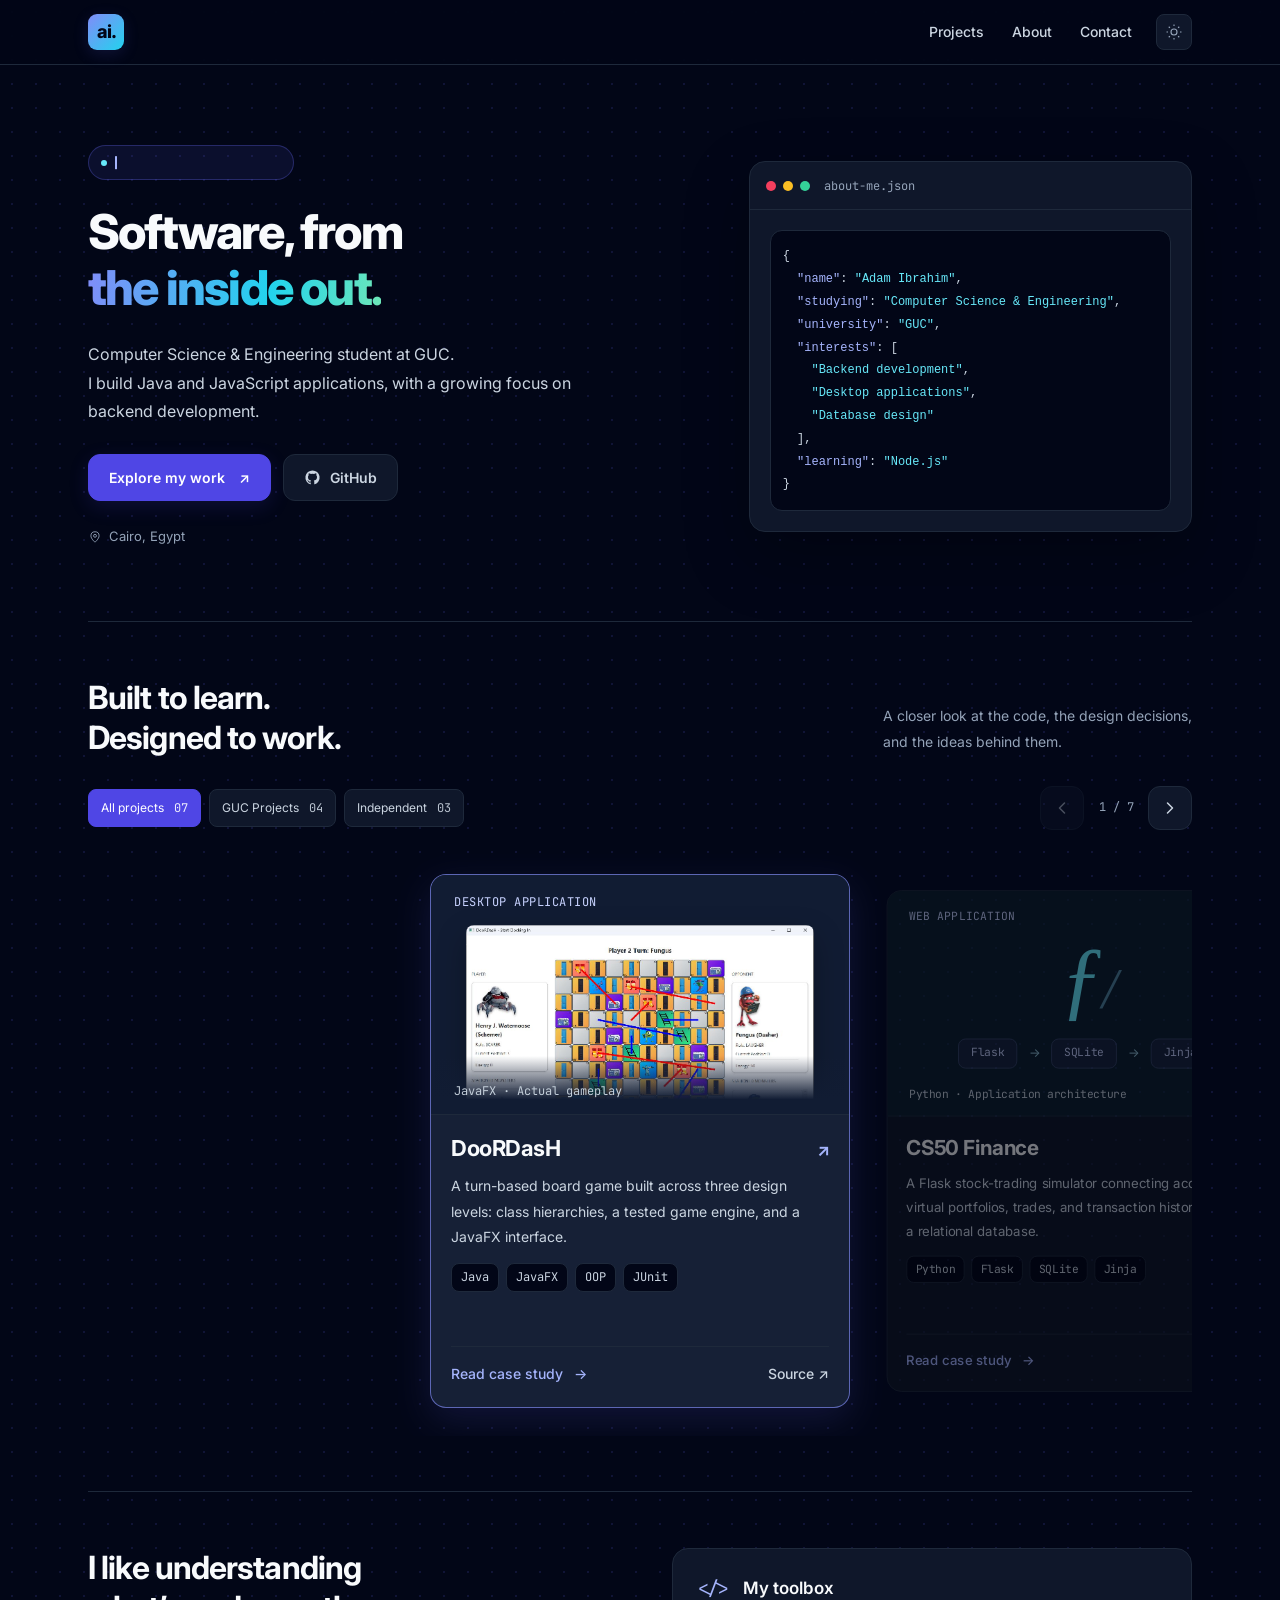
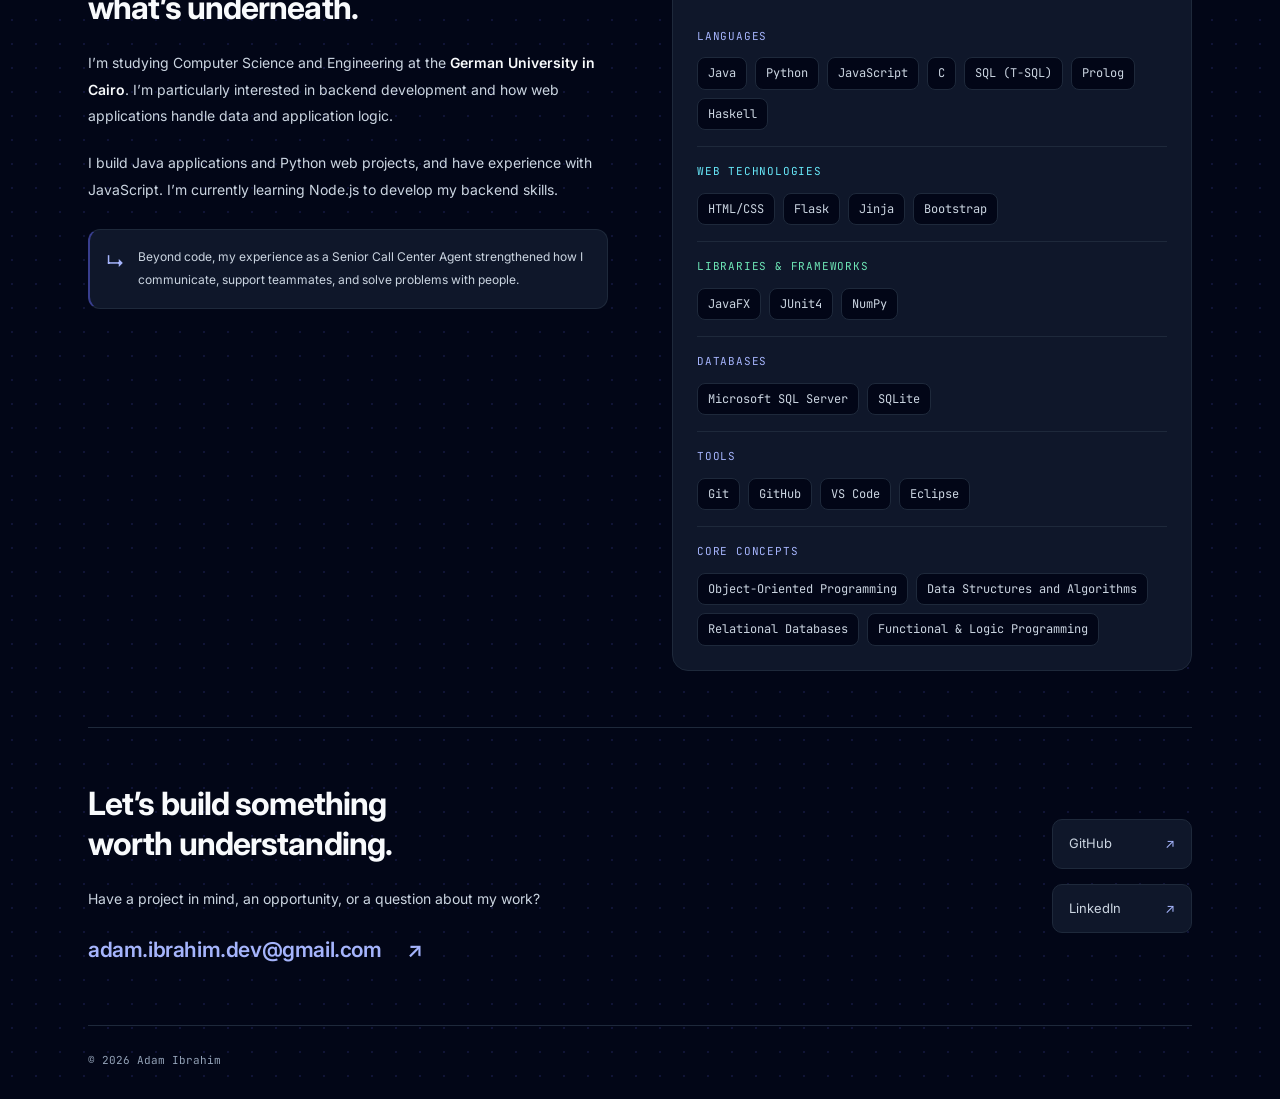
==== commit 2221f039: "Add profile editor to index.html Added a profile editor section with user information." ====
--- a/index.html
+++ b/index.html
@@ -10,7 +10,7 @@
 <header class="site-header"><div class="header-inner"><a class="brand" href="./" aria-label="Adam Ibrahim, home">ai<span>.</span><span class="brand-slash" aria-hidden="true">/</span></a><nav class="site-nav" aria-label="Main navigation"><a href="#projects">Projects</a><a href="#about">About</a><a href="#contact">Contact</a></nav><button class="theme-toggle" type="button" aria-label="Switch to light theme" title="Switch theme"><svg viewBox="0 0 24 24" fill="none" stroke="currentColor" stroke-width="1.5" aria-hidden="true"><circle cx="12" cy="12" r="4"/><path d="M12 2v2m0 16v2M2 12h2m16 0h2M5 5l1.5 1.5m11 11L19 19M5 19l1.5-1.5m11-11L19 5"/></svg></button></div></header>
 <main id="main">
 <section class="hero shell" aria-labelledby="hero-title"><div class="hero-copy"><p class="hero-hello"><span class="hello-line" aria-hidden="true"></span><span class="greeting-typewriter"><span class="greeting-text">HI, I’M ADAM IBRAHIM</span></span></p><h1 id="hero-title">Software, from<br><span>the inside out.</span></h1><p class="hero-description">Computer Science &amp; Engineering student at GUC.<br class="desktop-break"> I build Java and JavaScript applications, with a growing focus on backend development.</p><div class="hero-actions"><a class="button primary" href="#projects">Explore my work <span aria-hidden="true">↗</span></a><a class="button secondary" href="https://github.com/doma990"><svg viewBox="0 0 24 24" fill="currentColor" aria-hidden="true"><path d="M12 2a10 10 0 0 0-3.16 19.49c.5.09.68-.22.68-.48v-1.86c-2.78.6-3.37-1.18-3.37-1.18-.45-1.16-1.11-1.47-1.11-1.47-.91-.62.07-.61.07-.61 1 .07 1.53 1.03 1.53 1.03.9 1.53 2.34 1.09 2.91.83.09-.65.35-1.09.64-1.34-2.22-.25-4.56-1.11-4.56-4.94 0-1.09.39-1.99 1.03-2.69-.1-.26-.45-1.27.1-2.65 0 0 .84-.27 2.75 1.03A9.6 9.6 0 0 1 12 6.82a9.6 9.6 0 0 1 2.5.34c1.91-1.3 2.75-1.03 2.75-1.03.55 1.38.2 2.39.1 2.65.64.7 1.03 1.6 1.03 2.69 0 3.84-2.34 4.69-4.57 4.94.36.31.68.92.68 1.86v2.74c0 .27.18.58.69.48A10 10 0 0 0 12 2Z"/></svg>GitHub</a></div><p class="hero-location"><svg viewBox="0 0 24 24" fill="none" stroke="currentColor" stroke-width="1.5" aria-hidden="true"><path d="M19 10c0 5-7 11-7 11S5 15 5 10a7 7 0 1 1 14 0Z"/><circle cx="12" cy="10" r="2.5"/></svg>Cairo, Egypt</p></div>
-<div class="profile-editor" aria-label="Developer profile"><div class="editor-toolbar"><div class="window-dots" aria-hidden="true"><i></i><i></i><i></i></div><span>about-me.json</span></div><div class="editor-content"><pre><code><span class="code-line"><span class="code-text">{</span></span><span class="code-line"><span class="code-text">  <span class="code-key">"name"</span>: <span class="code-string">"Adam Ibrahim"</span>,</span></span><span class="code-line"><span class="code-text">  <span class="code-key">"studying"</span>: <span class="code-string">"Computer Science &amp; Engineering"</span>,</span></span><span class="code-line"><span class="code-text">  <span class="code-key">"university"</span>: <span class="code-string">"GUC"</span>,</span></span><span class="code-line"><span class="code-text">  <span class="code-key">"interests"</span>: [</span></span><span class="code-line"><span class="code-text">    <span class="code-string">"Backend development"</span>,</span></span><span class="code-line"><span class="code-text">    <span class="code-string">"Desktop applications"</span>,</span></span><span class="code-line"><span class="code-text">    <span class="code-string">"Computer architecture"</span></span></span><span class="code-line"><span class="code-text">  ],</span></span><span class="code-line"><span class="code-text">  <span class="code-key">"learning"</span>: <span class="code-string">"Node.js"</span></span></span><span class="code-line"><span class="code-text">}</span></span></code></pre></div></div>
+<div class="profile-editor" aria-label="Developer profile"><div class="editor-toolbar"><div class="window-dots" aria-hidden="true"><i></i><i></i><i></i></div><span>about-me.json</span></div><div class="editor-content"><pre><code><span class="code-line"><span class="code-text">{</span></span><span class="code-line"><span class="code-text">  <span class="code-key">"name"</span>: <span class="code-string">"Adam Ibrahim"</span>,</span></span><span class="code-line"><span class="code-text">  <span class="code-key">"studying"</span>: <span class="code-string">"Computer Science &amp; Engineering"</span>,</span></span><span class="code-line"><span class="code-text">  <span class="code-key">"university"</span>: <span class="code-string">"GUC"</span>,</span></span><span class="code-line"><span class="code-text">  <span class="code-key">"interests"</span>: [</span></span><span class="code-line"><span class="code-text">    <span class="code-string">"Backend development"</span>,</span></span><span class="code-line"><span class="code-text">    <span class="code-string">"Desktop applications"</span>,</span></span><span class="code-line"><span class="code-text">    <span class="code-string">"Database design"</span></span></span><span class="code-line"><span class="code-text">  ],</span></span><span class="code-line"><span class="code-text">  <span class="code-key">"learning"</span>: <span class="code-string">"Node.js"</span></span></span><span class="code-line"><span class="code-text">}</span></span></code></pre></div></div>
 </section>
 <section class="projects-section shell" id="projects" aria-labelledby="projects-title"><div class="section-heading"><div><h2 id="projects-title">Built to learn.<br>Designed to work.</h2></div><p class="section-description">A closer look at the code, the design decisions,<br class="desktop-break"> and the ideas behind them.</p></div><span class="hash-anchor" id="guc-projects"></span><span class="hash-anchor" id="academic-projects"></span><span class="hash-anchor" id="independent-projects"></span><span class="hash-anchor" id="large-projects"></span><span class="hash-anchor" id="small-projects"></span><div class="project-toolbar"><div class="project-filters" role="group" aria-label="Filter projects"><button type="button" class="filter-button active" data-filter="all" aria-pressed="true">All projects <span>07</span></button><button type="button" class="filter-button" data-filter="guc" aria-pressed="false">GUC Projects <span>04</span></button><button type="button" class="filter-button" data-filter="independent" aria-pressed="false">Independent <span>03</span></button></div><div class="carousel-controls" role="group" aria-label="Project carousel controls" hidden><button class="carousel-arrow" type="button" data-carousel-prev aria-label="Previous project" aria-controls="project-carousel-track" disabled><svg viewBox="0 0 24 24" fill="none" stroke="currentColor" stroke-width="1.8" stroke-linecap="round" stroke-linejoin="round" aria-hidden="true"><path d="m15 18-6-6 6-6"/></svg></button><span class="carousel-position" role="status" aria-live="polite" aria-atomic="true">1 / 7</span><button class="carousel-arrow" type="button" data-carousel-next aria-label="Next project" aria-controls="project-carousel-track"><svg viewBox="0 0 24 24" fill="none" stroke="currentColor" stroke-width="1.8" stroke-linecap="round" stroke-linejoin="round" aria-hidden="true"><path d="m9 6 6 6-6 6"/></svg></button></div><span class="project-count visually-hidden" role="status" aria-live="polite">7 projects</span></div>
 <div class="project-carousel" role="region" aria-roledescription="carousel" aria-labelledby="projects-title"><div class="project-grid" id="project-carousel-track" tabindex="0" aria-label="Browse projects with the left and right arrow keys">
